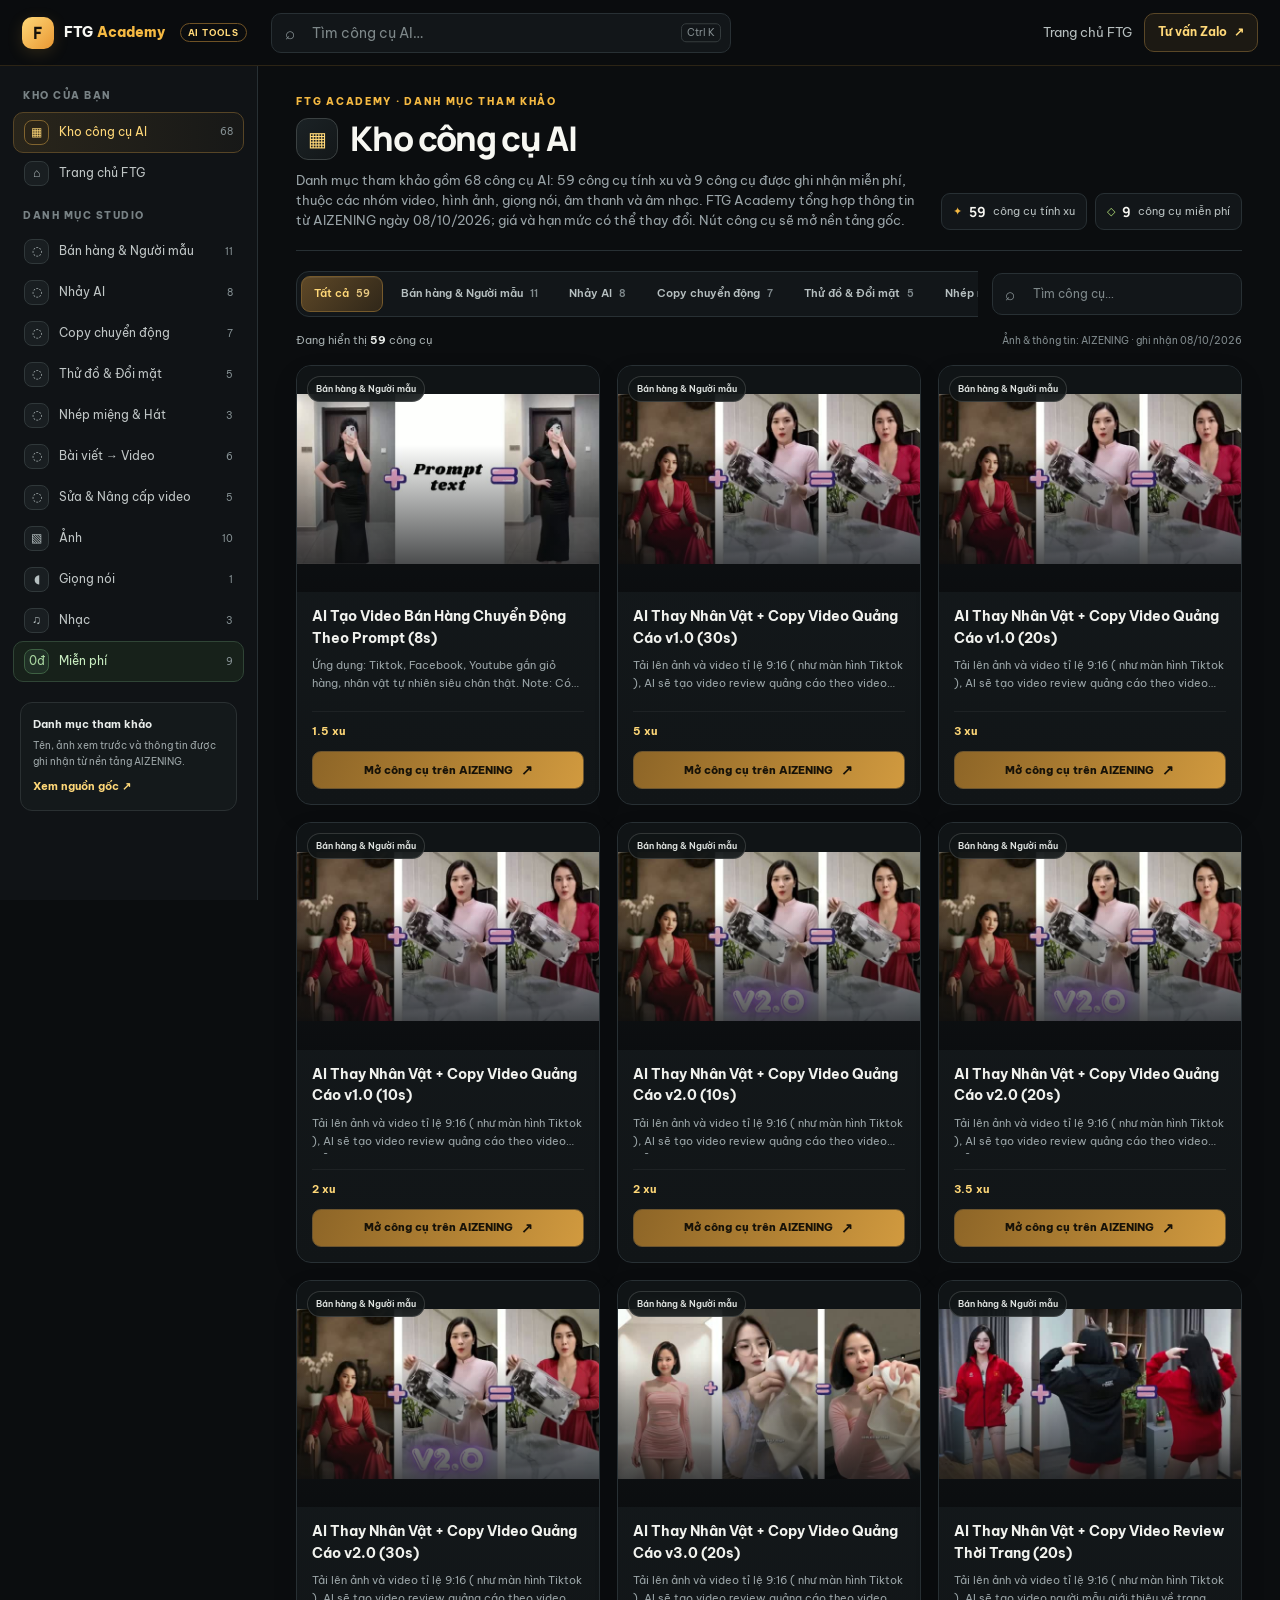
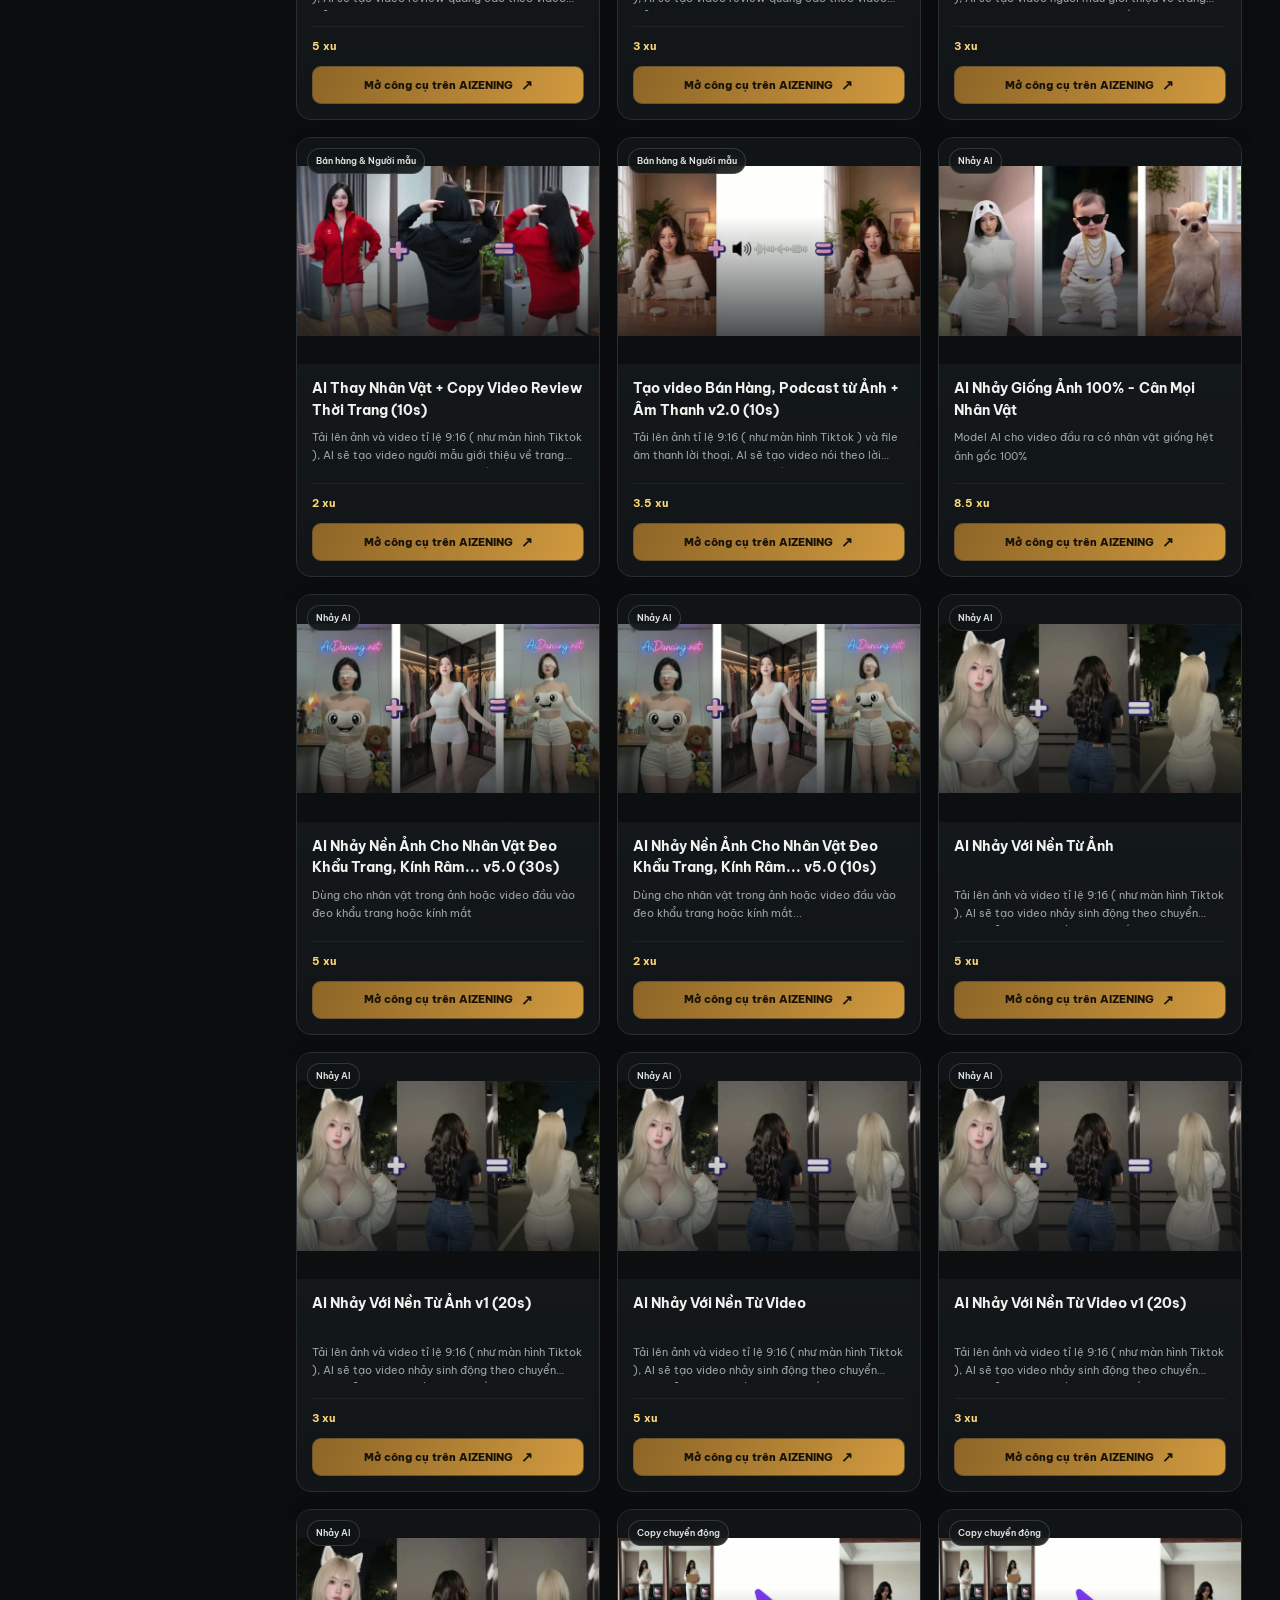
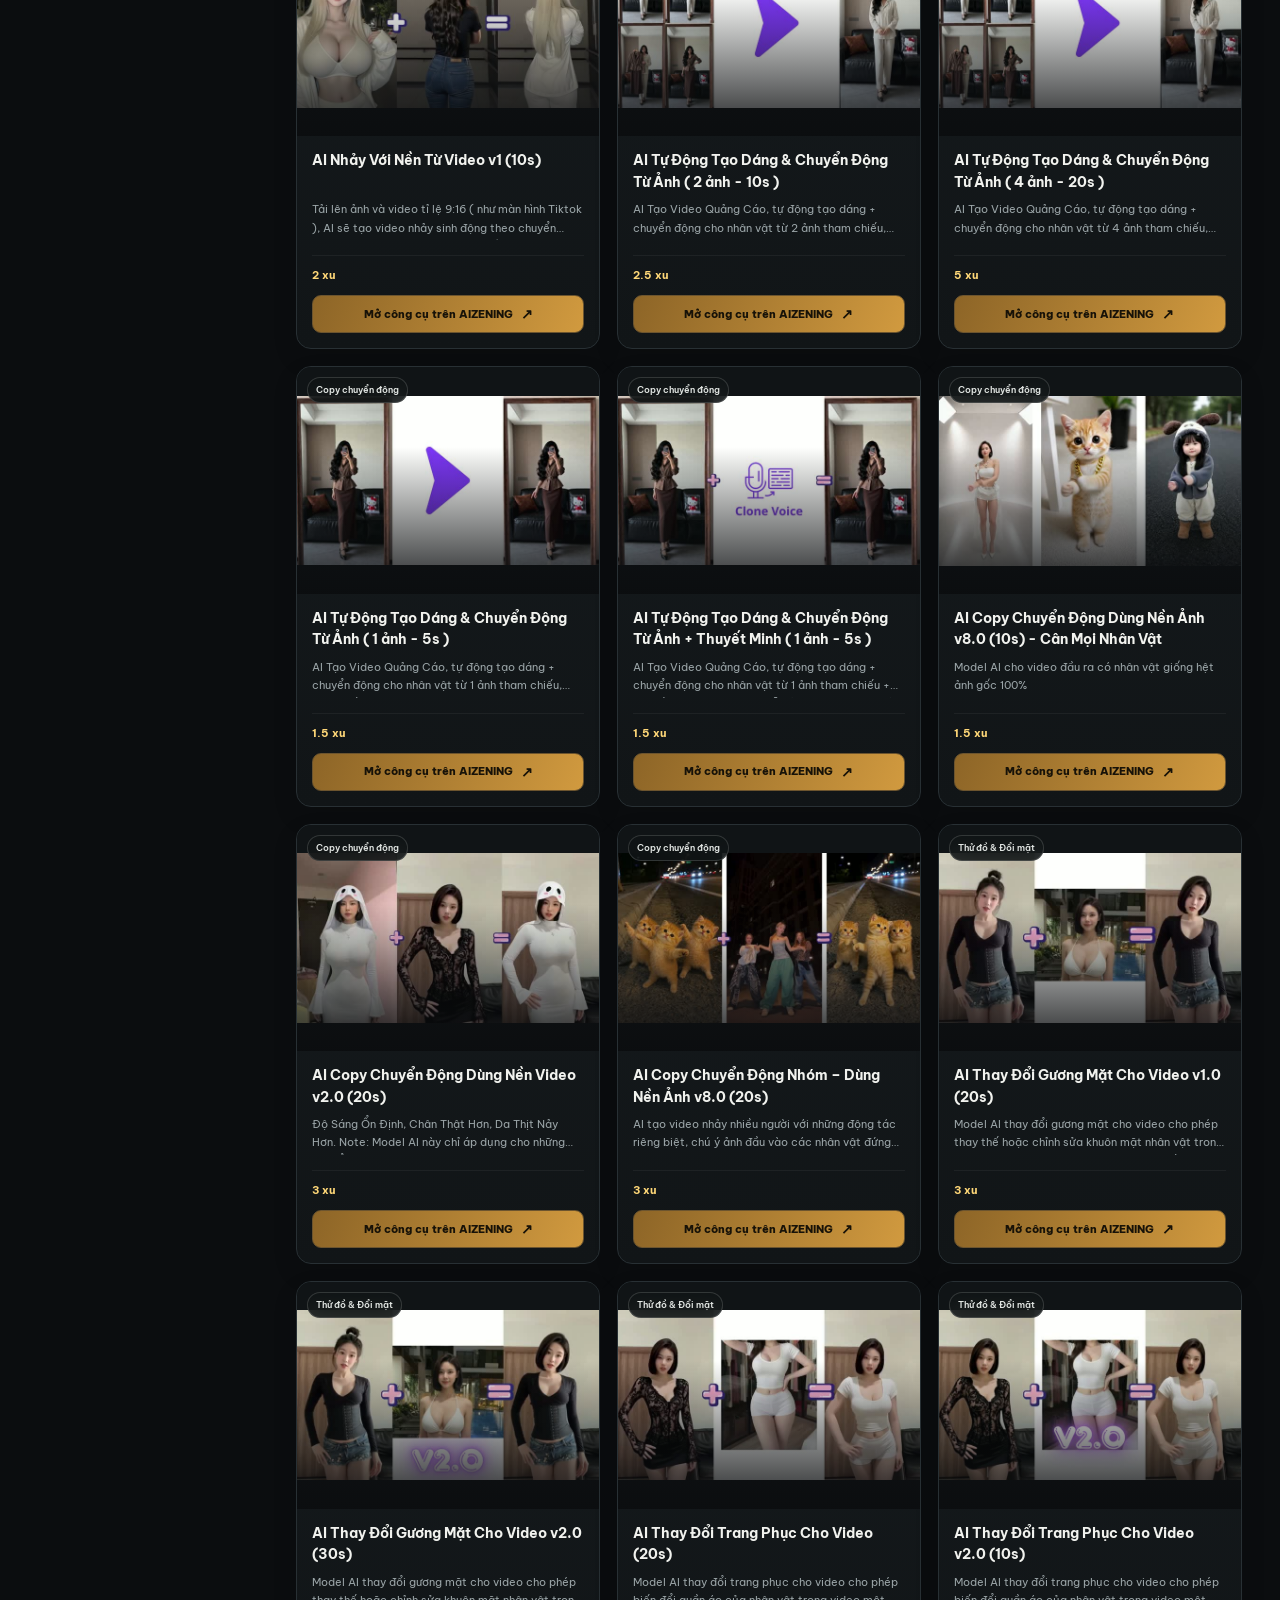
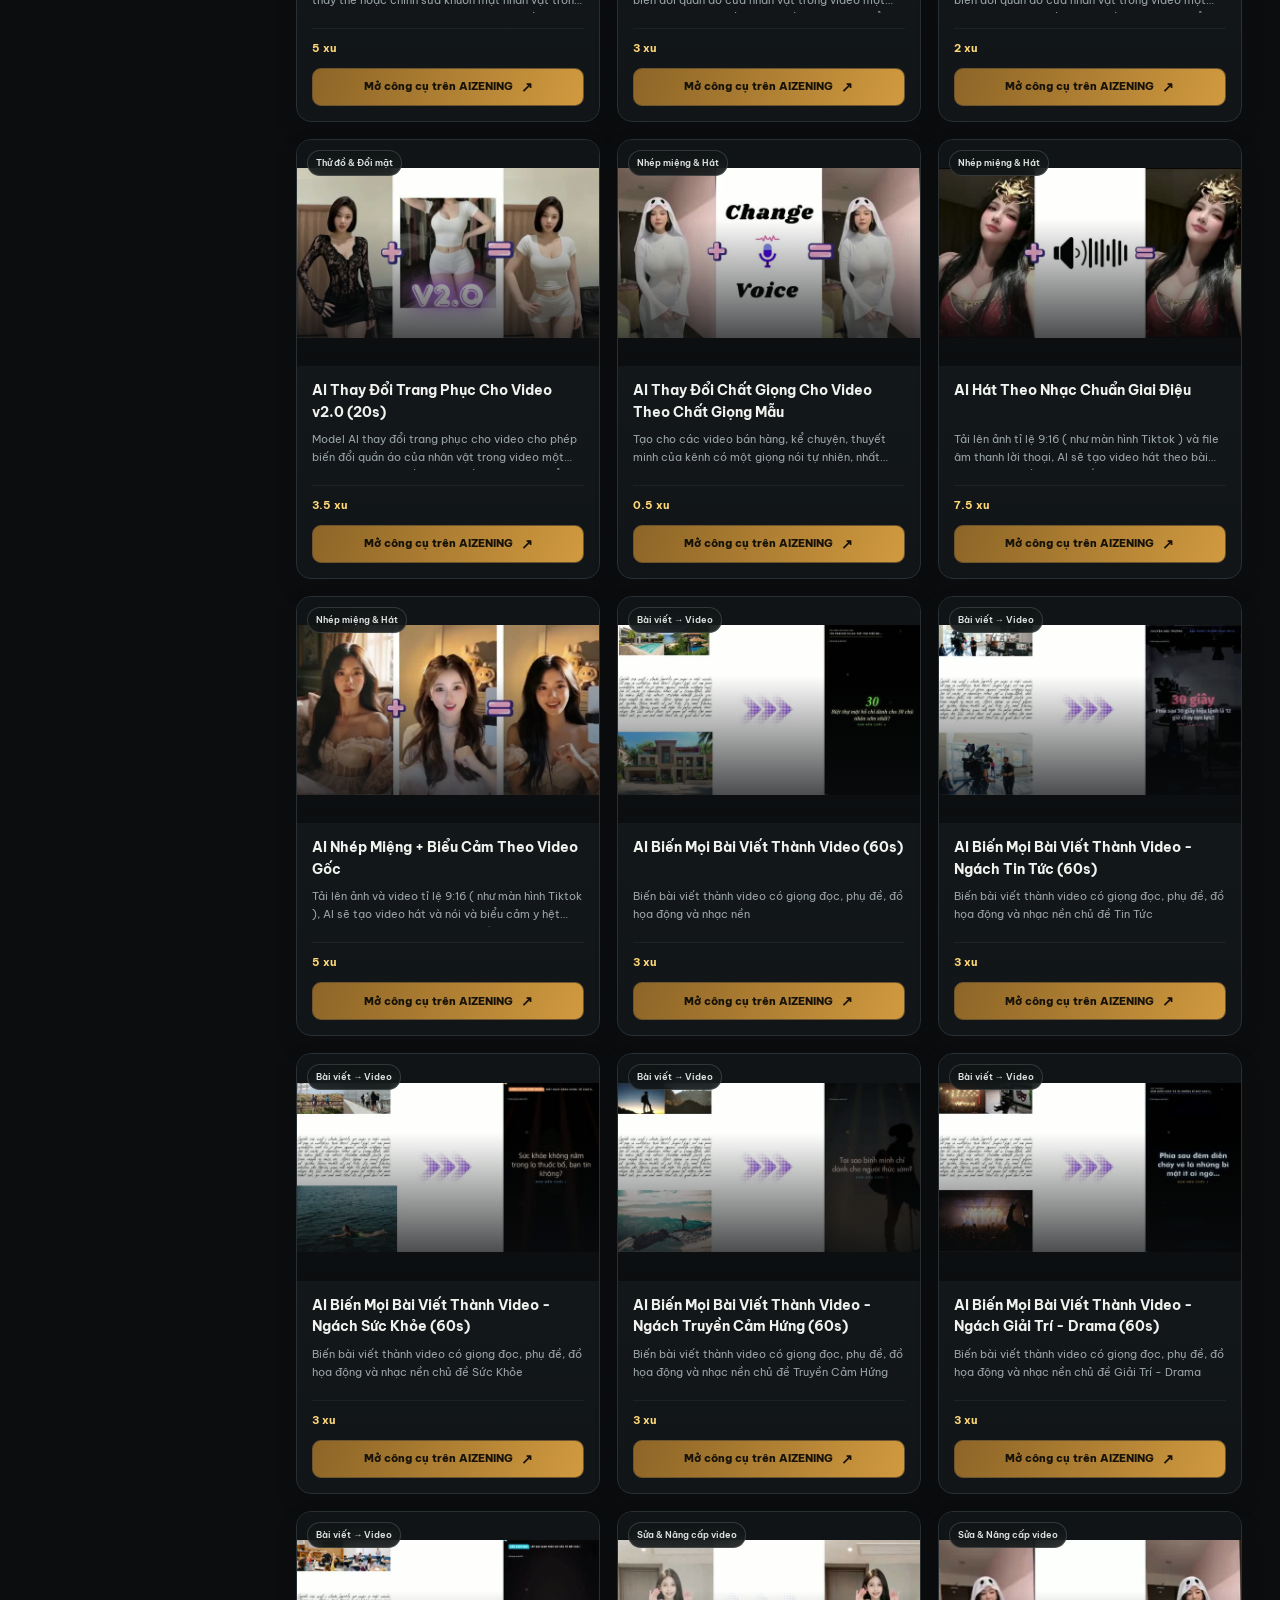
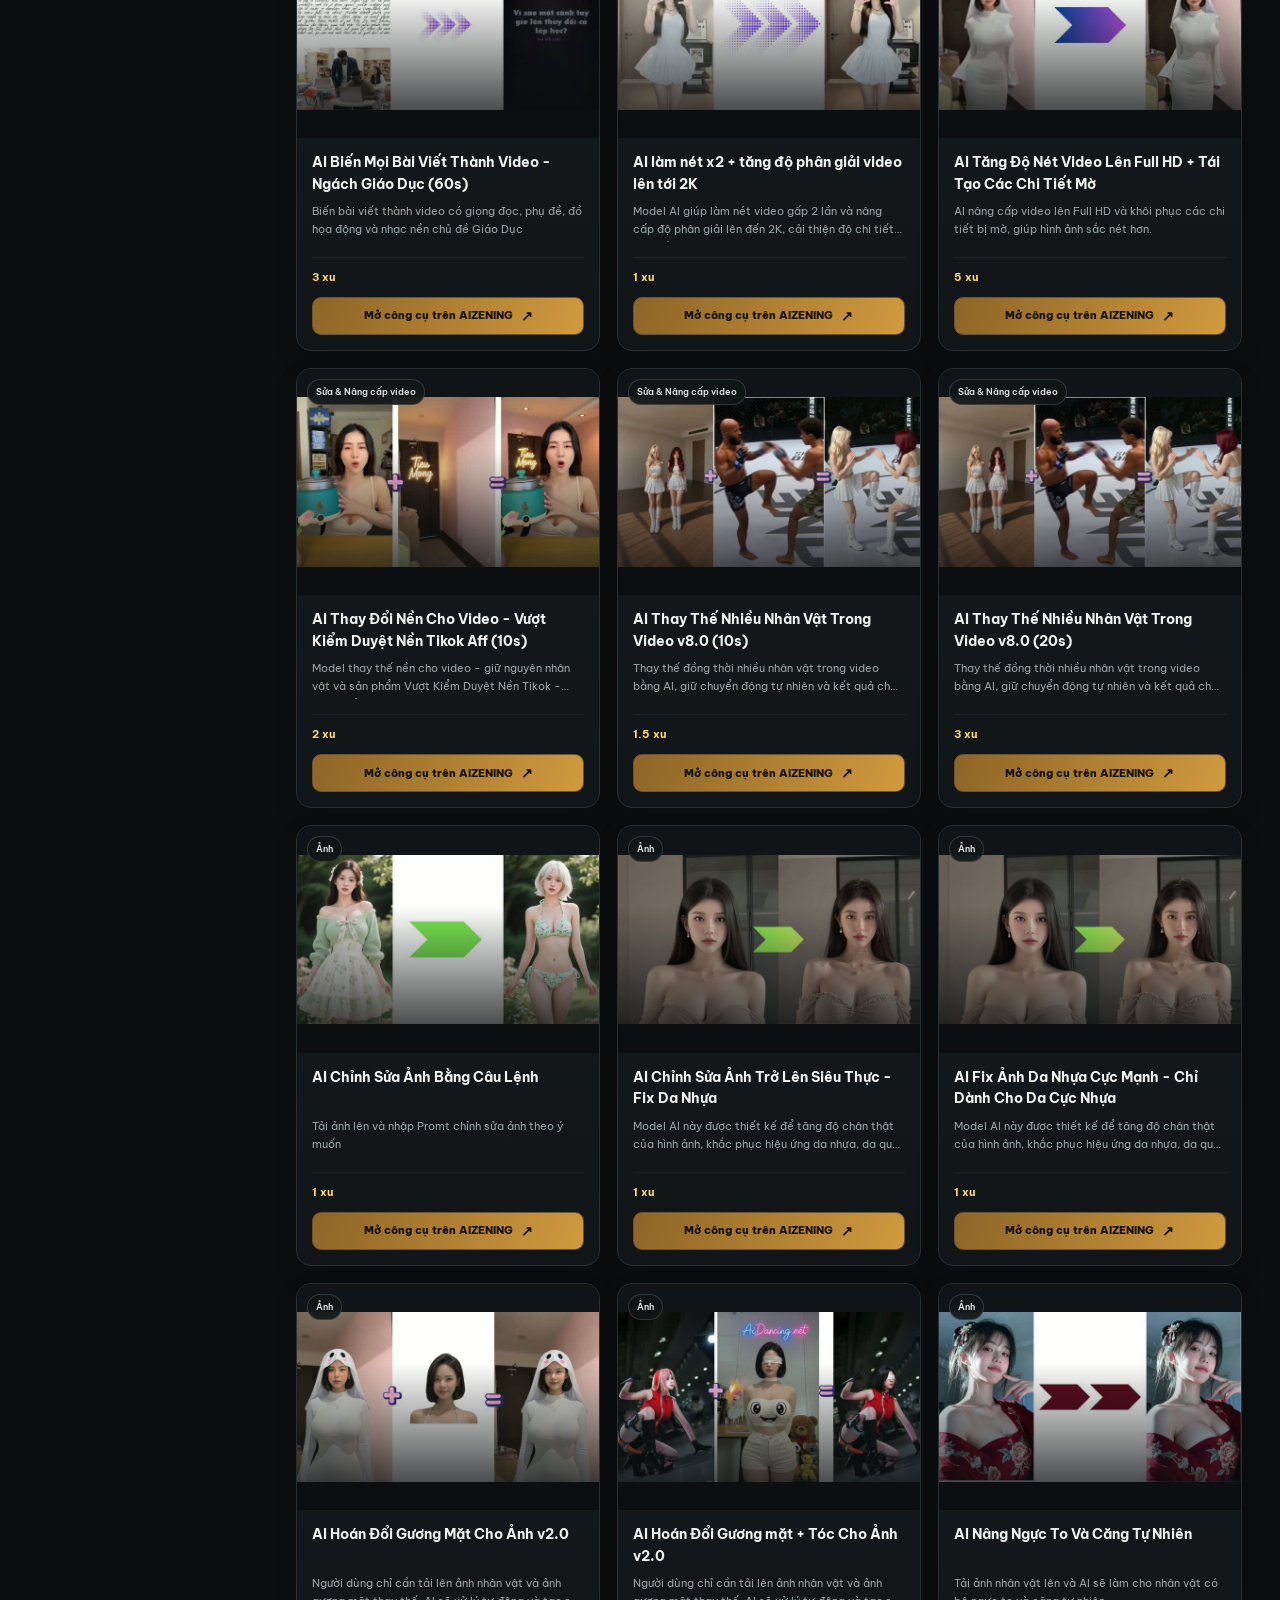
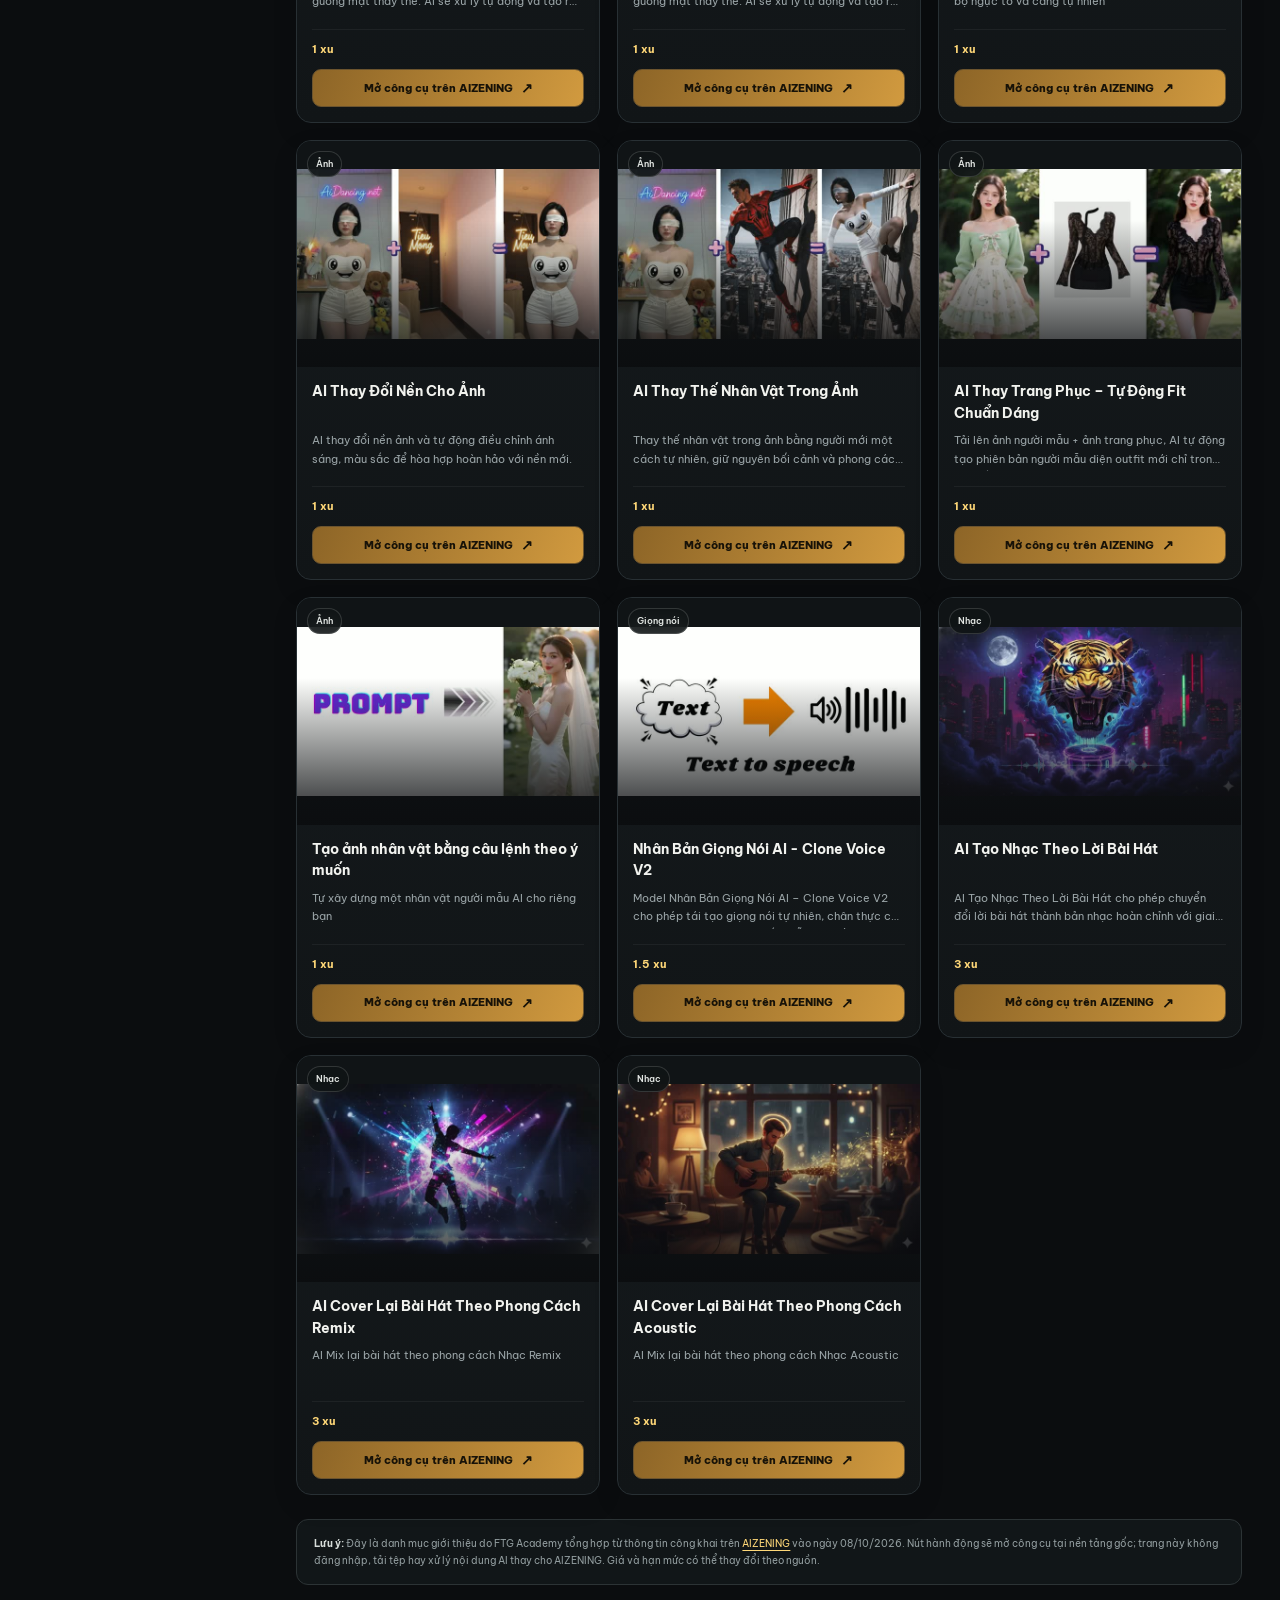
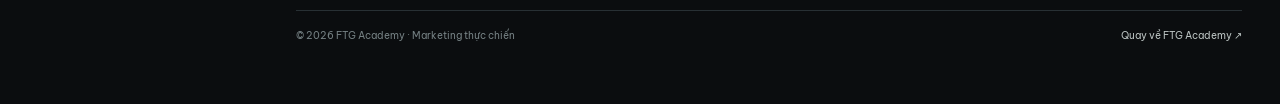
==== tools/index.html @ 8f66e709 "Improve AEO and crawlable site content" ====
<!doctype html>
<html lang="vi">
<head>
  <meta charset="utf-8" />
  <meta name="viewport" content="width=device-width, initial-scale=1" />
  <meta name="description" content="Tra cứu 68 công cụ AI cho video, hình ảnh, giọng nói, âm thanh và âm nhạc. Danh mục tham khảo do FTG Academy tổng hợp từ AIZENING; giá và hạn mức có thể thay đổi." />
  <meta name="robots" content="index,follow,max-image-preview:large" />
  <meta name="theme-color" content="#0b0d0f" />
  <link rel="canonical" href="https://ftgagency.github.io/tools/" />
  <title>Kho công cụ AI: Video, ảnh, giọng nói &amp; âm thanh | FTG Academy</title>
  <meta property="og:type" content="website" />
  <meta property="og:locale" content="vi_VN" />
  <meta property="og:site_name" content="FTG Academy" />
  <meta property="og:title" content="Kho công cụ AI: Video, ảnh, giọng nói &amp; âm thanh | FTG Academy" />
  <meta property="og:description" content="Tra cứu danh mục công cụ AI do FTG Academy tổng hợp từ AIZENING; mở công cụ trên nền tảng gốc." />
  <meta property="og:url" content="https://ftgagency.github.io/tools/" />
  <meta property="og:image" content="https://ftgagency.github.io/assets/hero-analytics.jpg" />
  <meta name="twitter:card" content="summary_large_image" />
  <meta name="twitter:title" content="Kho công cụ AI | FTG Academy" />
  <meta name="twitter:description" content="Danh mục tham khảo công cụ AI cho video, ảnh, giọng nói, âm thanh và âm nhạc." />
  <meta name="twitter:image" content="https://ftgagency.github.io/assets/hero-analytics.jpg" />
  <link rel="preconnect" href="https://fonts.googleapis.com" />
  <link rel="preconnect" href="https://fonts.gstatic.com" crossorigin />
  <link href="https://fonts.googleapis.com/css2?family=Be+Vietnam+Pro:wght@400;500;600;700;800&family=Manrope:wght@500;600;700;800&display=swap" rel="stylesheet" />
  <style>
    :root{color-scheme:dark;--bg:#0b0d0f;--surface:#121619;--surface-2:#171c20;--surface-3:#1b2225;--line:#283034;--text:#f7f7f2;--muted:#9aa4a8;--gold:#f5b942;--gold-2:#ffd878;--green:#b9e77c;--max:1660px;--side:258px}
    *{box-sizing:border-box}html{scroll-behavior:smooth}body{margin:0;background:var(--bg);color:var(--text);font:14px/1.55 'Be Vietnam Pro',sans-serif}a{color:inherit;text-decoration:none}button,input{font:inherit}button{color:inherit;cursor:pointer}button:focus-visible,a:focus-visible,input:focus-visible{outline:2px solid var(--gold-2);outline-offset:3px}::selection{background:rgba(245,185,66,.28)}
    .topbar{height:66px;position:sticky;top:0;z-index:50;display:flex;align-items:center;gap:24px;padding:0 22px;border-bottom:1px solid rgba(245,185,66,.14);background:rgba(11,13,15,.94);backdrop-filter:blur(16px)}
    .brand{display:flex;align-items:center;gap:10px;min-width:225px;font-weight:800;letter-spacing:.01em}.brand-mark{width:32px;height:32px;border-radius:10px;display:grid;place-items:center;color:#17120a;font:800 17px 'Manrope',sans-serif;background:linear-gradient(135deg,var(--gold-2),#e99732);box-shadow:0 4px 16px #f5b94225}.brand-name{font-size:14px}.brand-name span{color:var(--gold)}.brand-caption{margin-left:4px;padding:2px 7px;border:1px solid #6f5225;border-radius:999px;color:var(--gold-2);font-size:9px;font-weight:700;letter-spacing:.1em}
    .top-search{position:relative;width:min(460px,38vw)}.top-search input,.search-box input{width:100%;height:40px;padding:0 42px 0 40px;border:1px solid var(--line);border-radius:10px;background:var(--surface);color:var(--text);outline:none}.top-search input:focus,.search-box input:focus{border-color:#946f2d;box-shadow:0 0 0 3px #f5b94214}.search-icon{position:absolute;left:14px;top:50%;transform:translateY(-50%);color:#899396;font-size:17px;pointer-events:none}.shortcut{position:absolute;right:10px;top:50%;transform:translateY(-50%);padding:1px 5px;border:1px solid #343b3d;border-radius:5px;color:#858e91;font-size:10px;pointer-events:none}.top-actions{margin-left:auto;display:flex;align-items:center;gap:12px}.back-link{color:#b8c0c0;font-size:13px;transition:color .2s}.back-link:hover{color:var(--gold-2)}.contact-link{display:inline-flex;align-items:center;gap:7px;padding:9px 13px;border:1px solid #5a4727;border-radius:10px;background:#1c1913;color:var(--gold-2);font-size:12px;font-weight:700;white-space:nowrap}.contact-link:hover{background:#2a2115;border-color:var(--gold)}.mobile-menu{display:none;width:38px;height:38px;border:1px solid var(--line);border-radius:9px;background:var(--surface);font-size:19px}
    .layout{display:grid;grid-template-columns:var(--side) minmax(0,1fr);max-width:1900px;margin:0 auto;min-height:calc(100vh - 66px)}.sidebar{position:sticky;top:66px;height:calc(100vh - 66px);overflow:auto;padding:20px 13px 28px;border-right:1px solid var(--line);background:#101316}.side-heading{margin:14px 10px 8px;color:#788285;font-size:10px;font-weight:800;letter-spacing:.15em;text-transform:uppercase}.side-heading:first-child{margin-top:2px}.side-link{width:100%;display:flex;align-items:center;gap:10px;min-height:39px;padding:7px 10px;border:1px solid transparent;border-radius:10px;background:transparent;color:#c0c6c6;text-align:left;font-size:12px;transition:background .18s,border-color .18s,color .18s}.side-link:hover{background:#ffffff08;color:#fff}.side-link.active{border-color:#574526;background:linear-gradient(90deg,#f5b9421c,#f5b94208);color:var(--gold-2)}.side-link.free-link{margin-bottom:8px;border-color:#304536;background:#17211a;color:#c9edc1}.side-icon{width:25px;height:25px;flex:none;display:grid;place-items:center;border:1px solid #30383a;border-radius:8px;background:#191e21;color:#b6c0c1;font-size:12px}.side-link.active .side-icon{border-color:#81642f;background:#2a2418;color:var(--gold-2)}.side-link.free-link .side-icon{border-color:#3e6143;background:#203026;color:#a9d6a0}.side-count{margin-left:auto;color:#859093;font-size:10px}.sidebar-footer{margin:20px 7px 0;padding:13px 12px;border:1px solid #2a3032;border-radius:12px;background:#14191b}.sidebar-footer b{display:block;margin-bottom:5px;color:#e8ecea;font-size:11px}.sidebar-footer p{margin:0;color:#9da6a8;font-size:10px;line-height:1.55}.sidebar-footer a{display:inline-block;margin-top:9px;color:var(--gold-2);font-size:11px;font-weight:700}
    main{min-width:0;padding:28px clamp(18px,3vw,42px) 60px}.main-inner{max-width:var(--max);margin:0 auto}.page-head{display:flex;align-items:flex-end;justify-content:space-between;gap:24px;padding-bottom:20px;border-bottom:1px solid var(--line)}.title-group{min-width:0}.eyebrow{margin-bottom:8px;color:var(--gold);font-size:10px;font-weight:800;letter-spacing:.17em;text-transform:uppercase}.title-line{display:flex;align-items:center;gap:12px}.title-icon{width:42px;height:42px;flex:none;display:grid;place-items:center;border:1px solid #3b4142;border-radius:12px;background:linear-gradient(135deg,#1b2225,#131719);color:var(--gold-2);font-size:20px}.page-head h1{margin:0;font:800 clamp(25px,3vw,34px)/1.16 'Manrope','Be Vietnam Pro',sans-serif;letter-spacing:-.04em}.page-head p{max-width:680px;margin:10px 0 0;color:var(--muted);font-size:13px}.stats{display:flex;flex:none;gap:8px}.stat{display:flex;align-items:center;gap:7px;padding:8px 11px;border:1px solid var(--line);border-radius:9px;background:var(--surface);color:#b8c0c0;font-size:11px;white-space:nowrap}.stat strong{color:var(--text);font:700 14px 'Manrope',sans-serif}.stat .stat-mark{color:var(--gold)}.stat.free-stat .stat-mark{color:var(--green)}
    .controls{display:flex;align-items:center;justify-content:space-between;gap:14px;margin:20px 0 15px}.tabs-wrap{min-width:0;overflow:auto;scrollbar-width:thin;scrollbar-color:#495052 transparent}.tabs{display:flex;align-items:center;width:max-content;gap:5px;padding:4px;border:1px solid var(--line);border-radius:13px;background:var(--surface)}.tab{min-height:36px;display:inline-flex;align-items:center;gap:7px;padding:7px 12px;border:1px solid transparent;border-radius:9px;background:transparent;color:#b7c0c1;font-size:11px;font-weight:600;white-space:nowrap;transition:.18s}.tab:hover{background:#ffffff09;color:#fff}.tab.active{border-color:#765a2c;background:linear-gradient(135deg,#5e4827,#302719);color:var(--gold-2);box-shadow:inset 0 1px #ffffff12}.tab-count{color:#818b8e;font-size:10px}.tab.active .tab-count{color:#e8c982}.tab.free-tab.active{border-color:#3c6846;background:linear-gradient(135deg,#26402c,#17271b);color:#c6efbd}.tab.free-tab.active .tab-count{color:#b7dbad}.search-box{position:relative;width:min(250px,30vw);flex:none}.search-box input{height:42px;font-size:12px}.search-box .search-icon{left:13px}.search-box input::placeholder,.top-search input::placeholder{color:#7e888a}.clear-search{position:absolute;right:10px;top:50%;transform:translateY(-50%);border:0;background:transparent;color:#899395;font-size:17px}
    .result-row{display:flex;align-items:center;justify-content:space-between;gap:14px;margin:13px 0 16px;color:#a6afb0;font-size:11px}.result-row strong{color:#e7eae7}.source-note{color:#828c8f;font-size:10px;text-align:right}.tool-grid{display:grid;grid-template-columns:repeat(3,minmax(0,1fr));gap:17px}.tool-card{min-width:0;display:flex;flex-direction:column;overflow:hidden;border:1px solid var(--line);border-radius:15px;background:linear-gradient(180deg,#151a1d,#111517);box-shadow:0 10px 26px #0000001a;transition:transform .2s,border-color .2s,box-shadow .2s}.tool-card:hover{transform:translateY(-3px);border-color:#715829;box-shadow:0 18px 35px #0005}.preview{position:relative;aspect-ratio:4/3;overflow:hidden;background:radial-gradient(ellipse at 30% 35%,#41321c 0,#201d19 34%,#14191b 75%)}.preview img{width:100%;height:100%;display:block;object-fit:contain;background:#101416;transition:transform .35s}.tool-card:hover .preview img{transform:scale(1.025)}.preview-placeholder{height:100%;display:grid;place-items:center;color:#d7b66e;background:radial-gradient(circle at 70% 25%,#4f3e21 0,transparent 38%),linear-gradient(135deg,#171d20,#29251c 52%,#101416)}.placeholder-mark{width:67px;height:67px;display:grid;place-items:center;border:1px solid #a37d3c77;border-radius:20px;background:#10141688;font:700 29px 'Manrope',sans-serif}.preview-shade{position:absolute;inset:35% 0 0;background:linear-gradient(transparent,#0b0d0fe8);pointer-events:none}.category-chip{position:absolute;top:10px;left:10px;max-width:75%;overflow:hidden;padding:5px 8px;border:1px solid #ffffff25;border-radius:999px;background:#101416d9;color:#e2e6e3;font-size:9px;font-weight:600;text-overflow:ellipsis;white-space:nowrap;backdrop-filter:blur(10px)}.free-badge{position:absolute;top:10px;right:10px;padding:5px 8px;border:1px solid #83c38355;border-radius:999px;background:#25432ddd;color:#d0f4c8;font-size:9px;font-weight:800;letter-spacing:.04em}.card-body{display:flex;flex:1;flex-direction:column;padding:14px 15px 15px}.card-body h2{display:-webkit-box;min-height:44px;overflow:hidden;margin:0;color:#f1f2ee;font:700 14px/1.55 'Be Vietnam Pro',sans-serif;-webkit-line-clamp:2;-webkit-box-orient:vertical}.card-body p{display:-webkit-box;min-height:40px;overflow:hidden;margin:6px 0 15px;color:#9aa4a7;font-size:11px;line-height:1.65;-webkit-line-clamp:2;-webkit-box-orient:vertical}.card-meta{display:flex;align-items:center;justify-content:space-between;gap:10px;margin-top:auto;padding:11px 0;border-top:1px solid #ffffff0d;color:#b6c0c0;font-size:10px}.price{display:inline-flex;align-items:center;gap:6px;color:var(--gold-2);font-size:11px;font-weight:700}.price.free-price{color:#bfe9b5}.limit{color:#8d989a;font-size:9px;white-space:nowrap}.card-action{display:flex;align-items:center;justify-content:center;gap:8px;min-height:38px;padding:8px 12px;border:1px solid #6c542e;border-radius:9px;background:linear-gradient(110deg,#8d6527,#d19a3f);color:#171208;font-size:11px;font-weight:800;transition:filter .18s,transform .18s}.card-action:hover{filter:brightness(1.1);transform:translateY(-1px)}.card-action.free-action{border-color:#47754a;background:linear-gradient(110deg,#377645,#76b86e);color:#0b170c}.external-arrow{font-size:14px;line-height:1}
    .empty-state,.load-error{padding:52px 20px;border:1px dashed #374043;border-radius:15px;background:#121719;text-align:center}.empty-icon{width:44px;height:44px;margin:0 auto 13px;display:grid;place-items:center;border:1px solid #3c4243;border-radius:13px;background:#1b2225;color:#b6c0c0;font-size:19px}.empty-state h2,.load-error h2{margin:0 0 7px;font:700 17px 'Manrope',sans-serif}.empty-state p,.load-error p{margin:0;color:var(--muted);font-size:12px}.empty-state button{margin-top:18px;padding:8px 12px;border:1px solid #73592b;border-radius:8px;background:#241e14;color:var(--gold-2);font-size:11px;font-weight:700}.footnote{margin-top:24px;padding:15px 17px;border:1px solid #2c3335;border-radius:12px;background:#111618;color:#929d9f;font-size:10px;line-height:1.7}.footnote strong{color:#d7ddda}.footnote a{color:var(--gold-2);text-decoration:underline;text-underline-offset:3px}.site-footer{display:flex;justify-content:space-between;gap:12px;margin-top:25px;padding-top:17px;border-top:1px solid var(--line);color:#758083;font-size:10px}.site-footer a{color:#bbc3c2}.site-footer a:hover{color:var(--gold-2)}
    @media(min-width:1500px){.tool-grid{grid-template-columns:repeat(4,minmax(0,1fr))}}
    @media(max-width:1100px){:root{--side:230px}.tool-grid{grid-template-columns:repeat(2,minmax(0,1fr))}.stats{gap:5px}.stat{padding:7px 9px}}
    @media(max-width:800px){.topbar{height:60px;padding:0 14px;gap:12px}.brand{min-width:0}.brand-caption,.back-link,.top-search{display:none}.top-actions{gap:8px}.mobile-menu{display:grid;place-items:center;order:3}.layout{display:block;min-height:calc(100vh - 60px)}.sidebar{position:fixed;top:60px;left:0;z-index:45;width:min(290px,86vw);height:calc(100vh - 60px);transform:translateX(-105%);transition:transform .22s ease;box-shadow:20px 0 50px #0008}.sidebar.open{transform:translateX(0)}.side-overlay{position:fixed;inset:60px 0 0;z-index:40;background:#0009;display:none}.side-overlay.open{display:block}main{padding:22px 18px 45px}.page-head{align-items:flex-start;flex-direction:column;gap:16px}.stats{align-self:flex-start}.controls{align-items:stretch;flex-direction:column}.search-box{width:100%}.tool-grid{grid-template-columns:repeat(2,minmax(0,1fr))}}
    @media(max-width:540px){.topbar{height:58px}.brand-mark{width:30px;height:30px}.contact-link{padding:8px 9px;font-size:10px}.mobile-menu{width:35px;height:35px}.sidebar{top:58px;height:calc(100vh - 58px)}.side-overlay{inset:58px 0 0}main{padding:19px 13px 38px}.title-icon{width:37px;height:37px}.title-line{gap:9px}.page-head h1{font-size:25px}.page-head p{font-size:12px}.stats{width:100%}.stat{flex:1;justify-content:center;font-size:10px}.controls{margin-top:15px}.tab{padding:7px 10px;font-size:10px}.result-row{align-items:flex-start;flex-direction:column;gap:4px}.source-note{text-align:left}.tool-grid{grid-template-columns:1fr;gap:13px}.preview{aspect-ratio:16/9}.card-body{padding:13px}.card-body h2{min-height:0;font-size:14px}.card-body p{min-height:0;margin-bottom:13px}.site-footer{flex-direction:column}.footnote{padding:13px}}
    @media(prefers-reduced-motion:reduce){*,*::before,*::after{scroll-behavior:auto!important;transition:none!important;animation:none!important}}
  </style>
  <script type="application/ld+json">
{
  "@context": "https://schema.org",
  "@graph": [
    {
      "@type": "WebSite",
      "@id": "https://ftgagency.github.io/#website",
      "url": "https://ftgagency.github.io/",
      "name": "FTG Academy",
      "inLanguage": "vi",
      "publisher": {
        "@id": "https://ftgagency.github.io/#organization"
      }
    },
    {
      "@type": "CollectionPage",
      "@id": "https://ftgagency.github.io/tools/#webpage",
      "url": "https://ftgagency.github.io/tools/",
      "name": "Kho công cụ AI — FTG Academy",
      "description": "Danh mục tham khảo 68 công cụ AI cho video, hình ảnh, giọng nói, âm thanh và âm nhạc, được ghi nhận từ AIZENING ngày 08/10/2026.",
      "inLanguage": "vi",
      "isPartOf": {
        "@id": "https://ftgagency.github.io/#website"
      },
      "about": {
        "@id": "https://ftgagency.github.io/#organization"
      },
      "breadcrumb": {
        "@type": "BreadcrumbList",
        "itemListElement": [
          {
            "@type": "ListItem",
            "position": 1,
            "name": "FTG Academy",
            "item": "https://ftgagency.github.io/"
          },
          {
            "@type": "ListItem",
            "position": 2,
            "name": "Kho công cụ AI",
            "item": "https://ftgagency.github.io/tools/"
          }
        ]
      }
    }
  ]
}
  </script>
</head>
<body>
  <header class="topbar">
    <a class="brand" href="../" aria-label="FTG Academy — về trang chủ">
      <span class="brand-mark" aria-hidden="true">F</span>
      <span class="brand-name">FTG <span>Academy</span></span>
      <span class="brand-caption">AI TOOLS</span>
    </a>
    <label class="top-search" aria-label="Tìm trong danh mục">
      <span class="search-icon" aria-hidden="true">⌕</span>
      <input id="topSearch" type="search" placeholder="Tìm công cụ AI…" autocomplete="off" />
      <span class="shortcut" aria-hidden="true">Ctrl K</span>
    </label>
    <div class="top-actions">
      <a class="back-link" href="../">Trang chủ FTG</a>
      <a class="contact-link" href="https://zalo.me/0918212460" target="_blank" rel="noopener noreferrer">Tư vấn Zalo <span aria-hidden="true">↗</span></a>
      <button class="mobile-menu" id="menuToggle" type="button" aria-label="Mở danh mục" aria-expanded="false" aria-controls="sidebar">☰</button>
    </div>
  </header>
  <div class="side-overlay" id="sideOverlay" aria-hidden="true"></div>
  <div class="layout">
    <aside class="sidebar" id="sidebar" aria-label="Điều hướng danh mục">
      <p class="side-heading">Kho của bạn</p>
      <a class="side-link active" href="./" aria-current="page"><span class="side-icon" aria-hidden="true">▦</span><span>Kho công cụ AI</span><span class="side-count">68</span></a>
      <a class="side-link" href="../"><span class="side-icon" aria-hidden="true">⌂</span><span>Trang chủ FTG</span></a>
      <p class="side-heading">Danh mục studio</p>
      <nav id="sideCategories" aria-label="Danh mục công cụ"></nav>
      <div class="sidebar-footer">
        <b>Danh mục tham khảo</b>
        <p>Tên, ảnh xem trước và thông tin được ghi nhận từ nền tảng AIZENING.</p>
        <a href="https://aizening.com/tools" target="_blank" rel="noopener noreferrer">Xem nguồn gốc ↗</a>
      </div>
    </aside>
    <main id="main">
      <div class="main-inner">
        <section class="page-head" aria-labelledby="pageTitle">
          <div class="title-group">
            <div class="eyebrow">FTG Academy · Danh mục tham khảo</div>
            <div class="title-line"><span class="title-icon" aria-hidden="true">▦</span><h1 id="pageTitle">Kho công cụ AI</h1></div>
            <p>Danh mục tham khảo gồm 68 công cụ AI: 59 công cụ tính xu và 9 công cụ được ghi nhận miễn phí, thuộc các nhóm video, hình ảnh, giọng nói, âm thanh và âm nhạc. FTG Academy tổng hợp thông tin từ AIZENING ngày 08/10/2026; giá và hạn mức có thể thay đổi. Nút công cụ sẽ mở nền tảng gốc.</p>
          </div>
          <div class="stats" aria-label="Số lượng công cụ">
            <div class="stat"><span class="stat-mark" aria-hidden="true">✦</span><strong id="paidStat">59</strong> công cụ tính xu</div>
            <div class="stat free-stat"><span class="stat-mark" aria-hidden="true">◇</span><strong id="freeStat">9</strong> công cụ miễn phí</div>
          </div>
        </section>
        <section aria-label="Bộ lọc và danh sách công cụ">
          <div class="controls">
            <div class="tabs-wrap"><nav class="tabs" id="categoryTabs" aria-label="Lọc theo danh mục"></nav></div>
            <label class="search-box" aria-label="Tìm kiếm công cụ">
              <span class="search-icon" aria-hidden="true">⌕</span>
              <input id="searchInput" type="search" placeholder="Tìm công cụ…" autocomplete="off" />
              <button class="clear-search" id="clearSearch" type="button" aria-label="Xóa từ khóa" hidden>×</button>
            </label>
          </div>
          <div class="result-row"><span id="resultCount" aria-live="polite"><strong>68</strong> công cụ tham khảo: 59 tính xu, 9 miễn phí.</span><span class="source-note">Ảnh &amp; thông tin: AIZENING · ghi nhận 08/10/2026</span></div>
          <div class="tool-grid" id="toolGrid" aria-live="polite" aria-busy="false">
      <!-- CATALOG:START -->
        <article class="tool-card" data-tool-id="paid-01">
          <div class="preview"><img src="../assets/tools/paid/tool-01.jpg" alt="AI Tạo Video Bán Hàng Chuyển Động Theo Prompt  (8s)" loading="lazy" decoding="async"><span class="preview-shade" aria-hidden="true"></span><span class="category-chip">Bán hàng &amp; Người mẫu</span></div>
          <div class="card-body"><h2>AI Tạo Video Bán Hàng Chuyển Động Theo Prompt  (8s)</h2><p>Ứng dụng: Tiktok, Facebook, Youtube gắn giỏ hàng, nhân vật tự nhiên siêu chân thật. Note: Có promt mẫu bên dưới</p><div class="card-meta"><span class="price">1.5 xu</span></div><a class="card-action" href="https://aizening.com/tool/ai-i2v-5s-15" target="_blank" rel="noopener noreferrer" aria-label="Mở công cụ trên AIZENING: AI Tạo Video Bán Hàng Chuyển Động Theo Prompt  (8s) trên AIZENING"><span>Mở công cụ trên AIZENING</span><span class="external-arrow" aria-hidden="true">↗</span></a></div>
        </article>
        <article class="tool-card" data-tool-id="paid-02">
          <div class="preview"><img src="../assets/tools/paid/tool-02.jpg" alt="AI Thay Nhân Vật + Copy Video Quảng Cáo  v1.0 (30s)" loading="lazy" decoding="async"><span class="preview-shade" aria-hidden="true"></span><span class="category-chip">Bán hàng &amp; Người mẫu</span></div>
          <div class="card-body"><h2>AI Thay Nhân Vật + Copy Video Quảng Cáo  v1.0 (30s)</h2><p>Tải lên ảnh và video tỉ lệ 9:16 ( như màn hình Tiktok ), AI sẽ tạo video review quảng cáo theo video mẫu</p><div class="card-meta"><span class="price">5 xu</span></div><a class="card-action" href="https://aizening.com/tool/animate-iv2v-720-1280-keep-bg-sale-12" target="_blank" rel="noopener noreferrer" aria-label="Mở công cụ trên AIZENING: AI Thay Nhân Vật + Copy Video Quảng Cáo  v1.0 (30s) trên AIZENING"><span>Mở công cụ trên AIZENING</span><span class="external-arrow" aria-hidden="true">↗</span></a></div>
        </article>
        <article class="tool-card" data-tool-id="paid-03">
          <div class="preview"><img src="../assets/tools/paid/tool-03.jpg" alt="AI Thay Nhân Vật + Copy Video Quảng Cáo v1.0 (20s)" loading="lazy" decoding="async"><span class="preview-shade" aria-hidden="true"></span><span class="category-chip">Bán hàng &amp; Người mẫu</span></div>
          <div class="card-body"><h2>AI Thay Nhân Vật + Copy Video Quảng Cáo v1.0 (20s)</h2><p>Tải lên ảnh và video tỉ lệ 9:16 ( như màn hình Tiktok ), AI sẽ tạo video review quảng cáo theo video mẫu</p><div class="card-meta"><span class="price">3 xu</span></div><a class="card-action" href="https://aizening.com/tool/animate-iv2v-720-1280-keep-bg-sale-20-40" target="_blank" rel="noopener noreferrer" aria-label="Mở công cụ trên AIZENING: AI Thay Nhân Vật + Copy Video Quảng Cáo v1.0 (20s) trên AIZENING"><span>Mở công cụ trên AIZENING</span><span class="external-arrow" aria-hidden="true">↗</span></a></div>
        </article>
        <article class="tool-card" data-tool-id="paid-04">
          <div class="preview"><img src="../assets/tools/paid/tool-04.jpg" alt="AI Thay Nhân Vật + Copy Video Quảng Cáo v1.0 (10s)" loading="lazy" decoding="async"><span class="preview-shade" aria-hidden="true"></span><span class="category-chip">Bán hàng &amp; Người mẫu</span></div>
          <div class="card-body"><h2>AI Thay Nhân Vật + Copy Video Quảng Cáo v1.0 (10s)</h2><p>Tải lên ảnh và video tỉ lệ 9:16 ( như màn hình Tiktok ), AI sẽ tạo video review quảng cáo theo video mẫu</p><div class="card-meta"><span class="price">2 xu</span></div><a class="card-action" href="https://aizening.com/tool/animate-iv2v-720-1280-keep-bg-sale-10-54" target="_blank" rel="noopener noreferrer" aria-label="Mở công cụ trên AIZENING: AI Thay Nhân Vật + Copy Video Quảng Cáo v1.0 (10s) trên AIZENING"><span>Mở công cụ trên AIZENING</span><span class="external-arrow" aria-hidden="true">↗</span></a></div>
        </article>
        <article class="tool-card" data-tool-id="paid-05">
          <div class="preview"><img src="../assets/tools/paid/tool-05.jpg" alt="AI Thay Nhân Vật + Copy Video Quảng Cáo v2.0 (10s)" loading="lazy" decoding="async"><span class="preview-shade" aria-hidden="true"></span><span class="category-chip">Bán hàng &amp; Người mẫu</span></div>
          <div class="card-body"><h2>AI Thay Nhân Vật + Copy Video Quảng Cáo v2.0 (10s)</h2><p>Tải lên ảnh và video tỉ lệ 9:16 ( như màn hình Tiktok ), AI sẽ tạo video review quảng cáo theo video mẫu</p><div class="card-meta"><span class="price">2 xu</span></div><a class="card-action" href="https://aizening.com/tool/animate-iv2v-720-1280-keep-bg-sale-v2-10-138" target="_blank" rel="noopener noreferrer" aria-label="Mở công cụ trên AIZENING: AI Thay Nhân Vật + Copy Video Quảng Cáo v2.0 (10s) trên AIZENING"><span>Mở công cụ trên AIZENING</span><span class="external-arrow" aria-hidden="true">↗</span></a></div>
        </article>
        <article class="tool-card" data-tool-id="paid-06">
          <div class="preview"><img src="../assets/tools/paid/tool-06.jpg" alt="AI Thay Nhân Vật + Copy Video Quảng Cáo v2.0 (20s)" loading="lazy" decoding="async"><span class="preview-shade" aria-hidden="true"></span><span class="category-chip">Bán hàng &amp; Người mẫu</span></div>
          <div class="card-body"><h2>AI Thay Nhân Vật + Copy Video Quảng Cáo v2.0 (20s)</h2><p>Tải lên ảnh và video tỉ lệ 9:16 ( như màn hình Tiktok ), AI sẽ tạo video review quảng cáo theo video mẫu</p><div class="card-meta"><span class="price">3.5 xu</span></div><a class="card-action" href="https://aizening.com/tool/animate-iv2v-720-1280-keep-bg-sale-v2-20-139" target="_blank" rel="noopener noreferrer" aria-label="Mở công cụ trên AIZENING: AI Thay Nhân Vật + Copy Video Quảng Cáo v2.0 (20s) trên AIZENING"><span>Mở công cụ trên AIZENING</span><span class="external-arrow" aria-hidden="true">↗</span></a></div>
        </article>
        <article class="tool-card" data-tool-id="paid-07">
          <div class="preview"><img src="../assets/tools/paid/tool-07.jpg" alt="AI Thay Nhân Vật + Copy Video Quảng Cáo v2.0 (30s)" loading="lazy" decoding="async"><span class="preview-shade" aria-hidden="true"></span><span class="category-chip">Bán hàng &amp; Người mẫu</span></div>
          <div class="card-body"><h2>AI Thay Nhân Vật + Copy Video Quảng Cáo v2.0 (30s)</h2><p>Tải lên ảnh và video tỉ lệ 9:16 ( như màn hình Tiktok ), AI sẽ tạo video review quảng cáo theo video mẫu</p><div class="card-meta"><span class="price">5 xu</span></div><a class="card-action" href="https://aizening.com/tool/animate-iv2v-720-1280-keep-bg-sale-v2-30-140" target="_blank" rel="noopener noreferrer" aria-label="Mở công cụ trên AIZENING: AI Thay Nhân Vật + Copy Video Quảng Cáo v2.0 (30s) trên AIZENING"><span>Mở công cụ trên AIZENING</span><span class="external-arrow" aria-hidden="true">↗</span></a></div>
        </article>
        <article class="tool-card" data-tool-id="paid-08">
          <div class="preview"><img src="../assets/tools/paid/tool-08.jpg" alt="AI Thay Nhân Vật + Copy Video Quảng Cáo v3.0 (20s)" loading="lazy" decoding="async"><span class="preview-shade" aria-hidden="true"></span><span class="category-chip">Bán hàng &amp; Người mẫu</span></div>
          <div class="card-body"><h2>AI Thay Nhân Vật + Copy Video Quảng Cáo v3.0 (20s)</h2><p>Tải lên ảnh và video tỉ lệ 9:16 ( như màn hình Tiktok ), AI sẽ tạo video review quảng cáo theo video mẫu</p><div class="card-meta"><span class="price">3 xu</span></div><a class="card-action" href="https://aizening.com/tool/animate-iv2v-720-1280-keep-bg-sale-v3-20-163" target="_blank" rel="noopener noreferrer" aria-label="Mở công cụ trên AIZENING: AI Thay Nhân Vật + Copy Video Quảng Cáo v3.0 (20s) trên AIZENING"><span>Mở công cụ trên AIZENING</span><span class="external-arrow" aria-hidden="true">↗</span></a></div>
        </article>
        <article class="tool-card" data-tool-id="paid-09">
          <div class="preview"><img src="../assets/tools/paid/tool-09.jpg" alt="AI Thay Nhân Vật + Copy Video Review Thời Trang (20s)" loading="lazy" decoding="async"><span class="preview-shade" aria-hidden="true"></span><span class="category-chip">Bán hàng &amp; Người mẫu</span></div>
          <div class="card-body"><h2>AI Thay Nhân Vật + Copy Video Review Thời Trang (20s)</h2><p>Tải lên ảnh và video tỉ lệ 9:16 ( như màn hình Tiktok ), AI sẽ tạo video người mẫu giới thiệu về trang phục đang mặc hệt như video gốc</p><div class="card-meta"><span class="price">3 xu</span></div><a class="card-action" href="https://aizening.com/tool/animate-iv2v-720-1280-change-bg-20-39" target="_blank" rel="noopener noreferrer" aria-label="Mở công cụ trên AIZENING: AI Thay Nhân Vật + Copy Video Review Thời Trang (20s) trên AIZENING"><span>Mở công cụ trên AIZENING</span><span class="external-arrow" aria-hidden="true">↗</span></a></div>
        </article>
        <article class="tool-card" data-tool-id="paid-10">
          <div class="preview"><img src="../assets/tools/paid/tool-10.jpg" alt="AI Thay Nhân Vật + Copy Video Review Thời Trang (10s)" loading="lazy" decoding="async"><span class="preview-shade" aria-hidden="true"></span><span class="category-chip">Bán hàng &amp; Người mẫu</span></div>
          <div class="card-body"><h2>AI Thay Nhân Vật + Copy Video Review Thời Trang (10s)</h2><p>Tải lên ảnh và video tỉ lệ 9:16 ( như màn hình Tiktok ), AI sẽ tạo video người mẫu giới thiệu về trang phục đang mặc hệt như video gốc</p><div class="card-meta"><span class="price">2 xu</span></div><a class="card-action" href="https://aizening.com/tool/animate-iv2v-720-1280-change-bg-10-53" target="_blank" rel="noopener noreferrer" aria-label="Mở công cụ trên AIZENING: AI Thay Nhân Vật + Copy Video Review Thời Trang (10s) trên AIZENING"><span>Mở công cụ trên AIZENING</span><span class="external-arrow" aria-hidden="true">↗</span></a></div>
        </article>
        <article class="tool-card" data-tool-id="paid-11">
          <div class="preview"><img src="../assets/tools/paid/tool-11.jpg" alt="Tạo video Bán Hàng, Podcast từ Ảnh + Âm Thanh v2.0 (10s)" loading="lazy" decoding="async"><span class="preview-shade" aria-hidden="true"></span><span class="category-chip">Bán hàng &amp; Người mẫu</span></div>
          <div class="card-body"><h2>Tạo video Bán Hàng, Podcast từ Ảnh + Âm Thanh v2.0 (10s)</h2><p>Tải lên ảnh tỉ lệ 9:16 ( như màn hình Tiktok ) và file âm thanh lời thoại, AI sẽ tạo video nói theo lời thoại và dùng nền từ ảnh gốc.</p><div class="card-meta"><span class="price">3.5 xu</span></div><a class="card-action" href="https://aizening.com/tool/infi-talk-720-change-bg-10-v2-150" target="_blank" rel="noopener noreferrer" aria-label="Mở công cụ trên AIZENING: Tạo video Bán Hàng, Podcast từ Ảnh + Âm Thanh v2.0 (10s) trên AIZENING"><span>Mở công cụ trên AIZENING</span><span class="external-arrow" aria-hidden="true">↗</span></a></div>
        </article>
        <article class="tool-card" data-tool-id="paid-12">
          <div class="preview"><img src="../assets/tools/paid/tool-12.jpg" alt="AI Nhảy Giống Ảnh 100% - Cân Mọi Nhân Vật" loading="lazy" decoding="async"><span class="preview-shade" aria-hidden="true"></span><span class="category-chip">Nhảy AI</span></div>
          <div class="card-body"><h2>AI Nhảy Giống Ảnh 100% - Cân Mọi Nhân Vật</h2><p>Model AI cho video đầu ra có nhân vật giống hệt ảnh gốc 100%</p><div class="card-meta"><span class="price">8.5 xu</span></div><a class="card-action" href="https://aizening.com/tool/animate-iv2v-scail-v2-6" target="_blank" rel="noopener noreferrer" aria-label="Mở công cụ trên AIZENING: AI Nhảy Giống Ảnh 100% - Cân Mọi Nhân Vật trên AIZENING"><span>Mở công cụ trên AIZENING</span><span class="external-arrow" aria-hidden="true">↗</span></a></div>
        </article>
        <article class="tool-card" data-tool-id="paid-13">
          <div class="preview"><img src="../assets/tools/paid/tool-13.jpg" alt="AI Nhảy Nền Ảnh Cho Nhân Vật Đeo Khẩu Trang, Kính Râm... v5.0 (30s)" loading="lazy" decoding="async"><span class="preview-shade" aria-hidden="true"></span><span class="category-chip">Nhảy AI</span></div>
          <div class="card-body"><h2>AI Nhảy Nền Ảnh Cho Nhân Vật Đeo Khẩu Trang, Kính Râm... v5.0 (30s)</h2><p>Dùng cho nhân vật trong ảnh hoặc video đầu vào đeo khẩu trang hoặc kính mắt</p><div class="card-meta"><span class="price">5 xu</span></div><a class="card-action" href="https://aizening.com/tool/animate-iv2v-720-1280-change-bg-mask-v5-126" target="_blank" rel="noopener noreferrer" aria-label="Mở công cụ trên AIZENING: AI Nhảy Nền Ảnh Cho Nhân Vật Đeo Khẩu Trang, Kính Râm... v5.0 (30s) trên AIZENING"><span>Mở công cụ trên AIZENING</span><span class="external-arrow" aria-hidden="true">↗</span></a></div>
        </article>
        <article class="tool-card" data-tool-id="paid-14">
          <div class="preview"><img src="../assets/tools/paid/tool-14.jpg" alt="AI Nhảy Nền Ảnh Cho Nhân Vật Đeo Khẩu Trang, Kính Râm... v5.0 (10s)" loading="lazy" decoding="async"><span class="preview-shade" aria-hidden="true"></span><span class="category-chip">Nhảy AI</span></div>
          <div class="card-body"><h2>AI Nhảy Nền Ảnh Cho Nhân Vật Đeo Khẩu Trang, Kính Râm... v5.0 (10s)</h2><p>Dùng cho nhân vật trong ảnh hoặc video đầu vào đeo khẩu trang hoặc kính mắt...</p><div class="card-meta"><span class="price">2 xu</span></div><a class="card-action" href="https://aizening.com/tool/animate-iv2v-720-1280-change-bg-v5-mask-10-128" target="_blank" rel="noopener noreferrer" aria-label="Mở công cụ trên AIZENING: AI Nhảy Nền Ảnh Cho Nhân Vật Đeo Khẩu Trang, Kính Râm... v5.0 (10s) trên AIZENING"><span>Mở công cụ trên AIZENING</span><span class="external-arrow" aria-hidden="true">↗</span></a></div>
        </article>
        <article class="tool-card" data-tool-id="paid-15">
          <div class="preview"><img src="../assets/tools/paid/tool-15.jpg" alt="AI Nhảy Với Nền Từ Ảnh" loading="lazy" decoding="async"><span class="preview-shade" aria-hidden="true"></span><span class="category-chip">Nhảy AI</span></div>
          <div class="card-body"><h2>AI Nhảy Với Nền Từ Ảnh</h2><p>Tải lên ảnh và video tỉ lệ 9:16 ( như màn hình Tiktok ), AI sẽ tạo video nhảy sinh động theo chuyển động mẫu và dùng nền từ ảnh gốc.</p><div class="card-meta"><span class="price">5 xu</span></div><a class="card-action" href="https://aizening.com/tool/animate-iv2v-720-1280-change-bg-1" target="_blank" rel="noopener noreferrer" aria-label="Mở công cụ trên AIZENING: AI Nhảy Với Nền Từ Ảnh trên AIZENING"><span>Mở công cụ trên AIZENING</span><span class="external-arrow" aria-hidden="true">↗</span></a></div>
        </article>
        <article class="tool-card" data-tool-id="paid-16">
          <div class="preview"><img src="../assets/tools/paid/tool-16.jpg" alt="AI Nhảy Với Nền Từ Ảnh v1 (20s)" loading="lazy" decoding="async"><span class="preview-shade" aria-hidden="true"></span><span class="category-chip">Nhảy AI</span></div>
          <div class="card-body"><h2>AI Nhảy Với Nền Từ Ảnh v1 (20s)</h2><p>Tải lên ảnh và video tỉ lệ 9:16 ( như màn hình Tiktok ), AI sẽ tạo video nhảy sinh động theo chuyển động mẫu và dùng nền từ ảnh gốc.</p><div class="card-meta"><span class="price">3 xu</span></div><a class="card-action" href="https://aizening.com/tool/animate-iv2v-720-1280-change-bg-20-32" target="_blank" rel="noopener noreferrer" aria-label="Mở công cụ trên AIZENING: AI Nhảy Với Nền Từ Ảnh v1 (20s) trên AIZENING"><span>Mở công cụ trên AIZENING</span><span class="external-arrow" aria-hidden="true">↗</span></a></div>
        </article>
        <article class="tool-card" data-tool-id="paid-17">
          <div class="preview"><img src="../assets/tools/paid/tool-17.jpg" alt="AI Nhảy Với Nền Từ Video" loading="lazy" decoding="async"><span class="preview-shade" aria-hidden="true"></span><span class="category-chip">Nhảy AI</span></div>
          <div class="card-body"><h2>AI Nhảy Với Nền Từ Video</h2><p>Tải lên ảnh và video tỉ lệ 9:16 ( như màn hình Tiktok ), AI sẽ tạo video nhảy sinh động theo chuyển động mẫu và dùng nền từ video gốc.</p><div class="card-meta"><span class="price">5 xu</span></div><a class="card-action" href="https://aizening.com/tool/animate-iv2v-720-1280-keep-bg-2" target="_blank" rel="noopener noreferrer" aria-label="Mở công cụ trên AIZENING: AI Nhảy Với Nền Từ Video trên AIZENING"><span>Mở công cụ trên AIZENING</span><span class="external-arrow" aria-hidden="true">↗</span></a></div>
        </article>
        <article class="tool-card" data-tool-id="paid-18">
          <div class="preview"><img src="../assets/tools/paid/tool-18.jpg" alt="AI Nhảy Với Nền Từ Video v1 (20s)" loading="lazy" decoding="async"><span class="preview-shade" aria-hidden="true"></span><span class="category-chip">Nhảy AI</span></div>
          <div class="card-body"><h2>AI Nhảy Với Nền Từ Video v1 (20s)</h2><p>Tải lên ảnh và video tỉ lệ 9:16 ( như màn hình Tiktok ), AI sẽ tạo video nhảy sinh động theo chuyển động mẫu và dùng nền từ video gốc.</p><div class="card-meta"><span class="price">3 xu</span></div><a class="card-action" href="https://aizening.com/tool/animate-iv2v-720-1280-keep-bg-20-33" target="_blank" rel="noopener noreferrer" aria-label="Mở công cụ trên AIZENING: AI Nhảy Với Nền Từ Video v1 (20s) trên AIZENING"><span>Mở công cụ trên AIZENING</span><span class="external-arrow" aria-hidden="true">↗</span></a></div>
        </article>
        <article class="tool-card" data-tool-id="paid-19">
          <div class="preview"><img src="../assets/tools/paid/tool-19.jpg" alt="AI Nhảy Với Nền Từ Video v1 (10s)" loading="lazy" decoding="async"><span class="preview-shade" aria-hidden="true"></span><span class="category-chip">Nhảy AI</span></div>
          <div class="card-body"><h2>AI Nhảy Với Nền Từ Video v1 (10s)</h2><p>Tải lên ảnh và video tỉ lệ 9:16 ( như màn hình Tiktok ), AI sẽ tạo video nhảy sinh động theo chuyển động mẫu và dùng nền từ video gốc.</p><div class="card-meta"><span class="price">2 xu</span></div><a class="card-action" href="https://aizening.com/tool/animate-iv2v-720-1280-keep-bg-10-47" target="_blank" rel="noopener noreferrer" aria-label="Mở công cụ trên AIZENING: AI Nhảy Với Nền Từ Video v1 (10s) trên AIZENING"><span>Mở công cụ trên AIZENING</span><span class="external-arrow" aria-hidden="true">↗</span></a></div>
        </article>
        <article class="tool-card" data-tool-id="paid-20">
          <div class="preview"><img src="../assets/tools/paid/tool-20.jpg" alt="AI Tự Động Tạo Dáng &amp; Chuyển Động Từ Ảnh  ( 2 ảnh - 10s )" loading="lazy" decoding="async"><span class="preview-shade" aria-hidden="true"></span><span class="category-chip">Copy chuyển động</span></div>
          <div class="card-body"><h2>AI Tự Động Tạo Dáng &amp; Chuyển Động Từ Ảnh  ( 2 ảnh - 10s )</h2><p>AI Tạo Video Quảng Cáo, tự động tạo dáng + chuyển động cho nhân vật từ 2 ảnh tham chiếu, video đầu ra 10 giây</p><div class="card-meta"><span class="price">2.5 xu</span></div><a class="card-action" href="https://aizening.com/tool/ai-i2v-5s-auto-2-102" target="_blank" rel="noopener noreferrer" aria-label="Mở công cụ trên AIZENING: AI Tự Động Tạo Dáng &amp; Chuyển Động Từ Ảnh  ( 2 ảnh - 10s ) trên AIZENING"><span>Mở công cụ trên AIZENING</span><span class="external-arrow" aria-hidden="true">↗</span></a></div>
        </article>
        <article class="tool-card" data-tool-id="paid-21">
          <div class="preview"><img src="../assets/tools/paid/tool-21.jpg" alt="AI Tự Động Tạo Dáng &amp; Chuyển Động Từ Ảnh  ( 4 ảnh - 20s )" loading="lazy" decoding="async"><span class="preview-shade" aria-hidden="true"></span><span class="category-chip">Copy chuyển động</span></div>
          <div class="card-body"><h2>AI Tự Động Tạo Dáng &amp; Chuyển Động Từ Ảnh  ( 4 ảnh - 20s )</h2><p>AI Tạo Video Quảng Cáo, tự động tạo dáng + chuyển động cho nhân vật từ 4 ảnh tham chiếu, video đầu ra 20 giây</p><div class="card-meta"><span class="price">5 xu</span></div><a class="card-action" href="https://aizening.com/tool/ai-i2v-5s-auto-4-103" target="_blank" rel="noopener noreferrer" aria-label="Mở công cụ trên AIZENING: AI Tự Động Tạo Dáng &amp; Chuyển Động Từ Ảnh  ( 4 ảnh - 20s ) trên AIZENING"><span>Mở công cụ trên AIZENING</span><span class="external-arrow" aria-hidden="true">↗</span></a></div>
        </article>
        <article class="tool-card" data-tool-id="paid-22">
          <div class="preview"><img src="../assets/tools/paid/tool-22.jpg" alt="AI Tự Động Tạo Dáng &amp; Chuyển Động Từ Ảnh ( 1 ảnh - 5s )" loading="lazy" decoding="async"><span class="preview-shade" aria-hidden="true"></span><span class="category-chip">Copy chuyển động</span></div>
          <div class="card-body"><h2>AI Tự Động Tạo Dáng &amp; Chuyển Động Từ Ảnh ( 1 ảnh - 5s )</h2><p>AI Tạo Video Quảng Cáo, tự động tạo dáng + chuyển động cho nhân vật từ 1 ảnh tham chiếu, video đầu ra 5 giây</p><div class="card-meta"><span class="price">1.5 xu</span></div><a class="card-action" href="https://aizening.com/tool/ai-i2v-5s-auto-1-101" target="_blank" rel="noopener noreferrer" aria-label="Mở công cụ trên AIZENING: AI Tự Động Tạo Dáng &amp; Chuyển Động Từ Ảnh ( 1 ảnh - 5s ) trên AIZENING"><span>Mở công cụ trên AIZENING</span><span class="external-arrow" aria-hidden="true">↗</span></a></div>
        </article>
        <article class="tool-card" data-tool-id="paid-23">
          <div class="preview"><img src="../assets/tools/paid/tool-23.jpg" alt="AI Tự Động Tạo Dáng &amp; Chuyển Động Từ Ảnh + Thuyết Minh ( 1 ảnh - 5s )" loading="lazy" decoding="async"><span class="preview-shade" aria-hidden="true"></span><span class="category-chip">Copy chuyển động</span></div>
          <div class="card-body"><h2>AI Tự Động Tạo Dáng &amp; Chuyển Động Từ Ảnh + Thuyết Minh ( 1 ảnh - 5s )</h2><p>AI Tạo Video Quảng Cáo, tự động tạo dáng + chuyển động cho nhân vật từ 1 ảnh tham chiếu + Thuyết minh theo giọng mẫu (không nhép miệng), video đầu ra 5 giây</p><div class="card-meta"><span class="price">1.5 xu</span></div><a class="card-action" href="https://aizening.com/tool/ai-i2v-5s-auto-1-audio-105" target="_blank" rel="noopener noreferrer" aria-label="Mở công cụ trên AIZENING: AI Tự Động Tạo Dáng &amp; Chuyển Động Từ Ảnh + Thuyết Minh ( 1 ảnh - 5s ) trên AIZENING"><span>Mở công cụ trên AIZENING</span><span class="external-arrow" aria-hidden="true">↗</span></a></div>
        </article>
        <article class="tool-card" data-tool-id="paid-24">
          <div class="preview"><img src="../assets/tools/paid/tool-24.jpg" alt="AI Copy Chuyển Động Dùng Nền Ảnh v8.0 (10s) - Cân Mọi Nhân Vật" loading="lazy" decoding="async"><span class="preview-shade" aria-hidden="true"></span><span class="category-chip">Copy chuyển động</span></div>
          <div class="card-body"><h2>AI Copy Chuyển Động Dùng Nền Ảnh v8.0 (10s) - Cân Mọi Nhân Vật</h2><p>Model AI cho video đầu ra có nhân vật giống hệt ảnh gốc 100%</p><div class="card-meta"><span class="price">1.5 xu</span></div><a class="card-action" href="https://aizening.com/tool/animate-iv2v-scail-v2-10-159" target="_blank" rel="noopener noreferrer" aria-label="Mở công cụ trên AIZENING: AI Copy Chuyển Động Dùng Nền Ảnh v8.0 (10s) - Cân Mọi Nhân Vật trên AIZENING"><span>Mở công cụ trên AIZENING</span><span class="external-arrow" aria-hidden="true">↗</span></a></div>
        </article>
        <article class="tool-card" data-tool-id="paid-25">
          <div class="preview"><img src="../assets/tools/paid/tool-25.jpg" alt="AI Copy Chuyển Động Dùng Nền Video v2.0 (20s)" loading="lazy" decoding="async"><span class="preview-shade" aria-hidden="true"></span><span class="category-chip">Copy chuyển động</span></div>
          <div class="card-body"><h2>AI Copy Chuyển Động Dùng Nền Video v2.0 (20s)</h2><p>Độ Sáng Ổn Định, Chân Thật Hơn, Da Thịt Nảy Hơn. Note: Model AI này chỉ áp dụng cho những chuyển động không quá phức tạp</p><div class="card-meta"><span class="price">3 xu</span></div><a class="card-action" href="https://aizening.com/tool/animate-iv2v-720-1280-keep-bg-v2-20-35" target="_blank" rel="noopener noreferrer" aria-label="Mở công cụ trên AIZENING: AI Copy Chuyển Động Dùng Nền Video v2.0 (20s) trên AIZENING"><span>Mở công cụ trên AIZENING</span><span class="external-arrow" aria-hidden="true">↗</span></a></div>
        </article>
        <article class="tool-card" data-tool-id="paid-26">
          <div class="preview"><img src="../assets/tools/paid/tool-26.jpg" alt="AI Copy Chuyển Động Nhóm – Dùng Nền Ảnh v8.0 (20s)" loading="lazy" decoding="async"><span class="preview-shade" aria-hidden="true"></span><span class="category-chip">Copy chuyển động</span></div>
          <div class="card-body"><h2>AI Copy Chuyển Động Nhóm – Dùng Nền Ảnh v8.0 (20s)</h2><p>AI tạo video nhảy nhiều người với những động tác riêng biệt, chú ý ảnh đầu vào các nhân vật đứng na ná như video</p><div class="card-meta"><span class="price">3 xu</span></div><a class="card-action" href="https://aizening.com/tool/animate-iv2v-scail-v2-multi-20-120" target="_blank" rel="noopener noreferrer" aria-label="Mở công cụ trên AIZENING: AI Copy Chuyển Động Nhóm – Dùng Nền Ảnh v8.0 (20s) trên AIZENING"><span>Mở công cụ trên AIZENING</span><span class="external-arrow" aria-hidden="true">↗</span></a></div>
        </article>
        <article class="tool-card" data-tool-id="paid-27">
          <div class="preview"><img src="../assets/tools/paid/tool-27.jpg" alt="AI Thay Đổi Gương Mặt Cho Video v1.0 (20s)" loading="lazy" decoding="async"><span class="preview-shade" aria-hidden="true"></span><span class="category-chip">Thử đồ &amp; Đổi mặt</span></div>
          <div class="card-body"><h2>AI Thay Đổi Gương Mặt Cho Video v1.0 (20s)</h2><p>Model AI thay đổi gương mặt cho video cho phép thay thế hoặc chỉnh sửa khuôn mặt nhân vật trong video một cách tự nhiên và chân thực, đồng bộ tốt với chuyển động, biểu cảm và ánh sáng</p><div class="card-meta"><span class="price">3 xu</span></div><a class="card-action" href="https://aizening.com/tool/animate-change-head-20-37" target="_blank" rel="noopener noreferrer" aria-label="Mở công cụ trên AIZENING: AI Thay Đổi Gương Mặt Cho Video v1.0 (20s) trên AIZENING"><span>Mở công cụ trên AIZENING</span><span class="external-arrow" aria-hidden="true">↗</span></a></div>
        </article>
        <article class="tool-card" data-tool-id="paid-28">
          <div class="preview"><img src="../assets/tools/paid/tool-28.jpg" alt="AI Thay Đổi Gương Mặt Cho Video v2.0 (30s)" loading="lazy" decoding="async"><span class="preview-shade" aria-hidden="true"></span><span class="category-chip">Thử đồ &amp; Đổi mặt</span></div>
          <div class="card-body"><h2>AI Thay Đổi Gương Mặt Cho Video v2.0 (30s)</h2><p>Model AI thay đổi gương mặt cho video cho phép thay thế hoặc chỉnh sửa khuôn mặt nhân vật trong video một cách tự nhiên và chân thực, đồng bộ tốt với chuyển động, biểu cảm và ánh sáng</p><div class="card-meta"><span class="price">5 xu</span></div><a class="card-action" href="https://aizening.com/tool/animate-change-head-v2-30-134" target="_blank" rel="noopener noreferrer" aria-label="Mở công cụ trên AIZENING: AI Thay Đổi Gương Mặt Cho Video v2.0 (30s) trên AIZENING"><span>Mở công cụ trên AIZENING</span><span class="external-arrow" aria-hidden="true">↗</span></a></div>
        </article>
        <article class="tool-card" data-tool-id="paid-29">
          <div class="preview"><img src="../assets/tools/paid/tool-29.jpg" alt="AI Thay Đổi Trang Phục Cho Video  (20s)" loading="lazy" decoding="async"><span class="preview-shade" aria-hidden="true"></span><span class="category-chip">Thử đồ &amp; Đổi mặt</span></div>
          <div class="card-body"><h2>AI Thay Đổi Trang Phục Cho Video  (20s)</h2><p>Model AI thay đổi trang phục cho video cho phép biến đổi quần áo của nhân vật trong video một cách tự nhiên và liền mạch, đồng bộ với chuyển động cơ thể, dáng người và ánh sáng. Lưu ý: Trang mục mới cần ngắn hơn trang phục trong video gốc</p><div class="card-meta"><span class="price">3 xu</span></div><a class="card-action" href="https://aizening.com/tool/animate-change-outfit-20-38" target="_blank" rel="noopener noreferrer" aria-label="Mở công cụ trên AIZENING: AI Thay Đổi Trang Phục Cho Video  (20s) trên AIZENING"><span>Mở công cụ trên AIZENING</span><span class="external-arrow" aria-hidden="true">↗</span></a></div>
        </article>
        <article class="tool-card" data-tool-id="paid-30">
          <div class="preview"><img src="../assets/tools/paid/tool-30.jpg" alt="AI Thay Đổi Trang Phục Cho Video v2.0  (10s)" loading="lazy" decoding="async"><span class="preview-shade" aria-hidden="true"></span><span class="category-chip">Thử đồ &amp; Đổi mặt</span></div>
          <div class="card-body"><h2>AI Thay Đổi Trang Phục Cho Video v2.0  (10s)</h2><p>Model AI thay đổi trang phục cho video cho phép biến đổi quần áo của nhân vật trong video một cách tự nhiên và liền mạch, đồng bộ với chuyển động cơ thể, dáng người và ánh sáng. Lưu ý: Trang mục mới cần ngắn hơn trang phục trong video gốc</p><div class="card-meta"><span class="price">2 xu</span></div><a class="card-action" href="https://aizening.com/tool/animate-change-outfit-v2-10-135" target="_blank" rel="noopener noreferrer" aria-label="Mở công cụ trên AIZENING: AI Thay Đổi Trang Phục Cho Video v2.0  (10s) trên AIZENING"><span>Mở công cụ trên AIZENING</span><span class="external-arrow" aria-hidden="true">↗</span></a></div>
        </article>
        <article class="tool-card" data-tool-id="paid-31">
          <div class="preview"><img src="../assets/tools/paid/tool-31.jpg" alt="AI Thay Đổi Trang Phục Cho Video v2.0  (20s)" loading="lazy" decoding="async"><span class="preview-shade" aria-hidden="true"></span><span class="category-chip">Thử đồ &amp; Đổi mặt</span></div>
          <div class="card-body"><h2>AI Thay Đổi Trang Phục Cho Video v2.0  (20s)</h2><p>Model AI thay đổi trang phục cho video cho phép biến đổi quần áo của nhân vật trong video một cách tự nhiên và liền mạch, đồng bộ với chuyển động cơ thể, dáng người và ánh sáng. Lưu ý: Trang mục mới cần ngắn hơn trang phục trong video gốc</p><div class="card-meta"><span class="price">3.5 xu</span></div><a class="card-action" href="https://aizening.com/tool/animate-change-outfit-v2-20-136" target="_blank" rel="noopener noreferrer" aria-label="Mở công cụ trên AIZENING: AI Thay Đổi Trang Phục Cho Video v2.0  (20s) trên AIZENING"><span>Mở công cụ trên AIZENING</span><span class="external-arrow" aria-hidden="true">↗</span></a></div>
        </article>
        <article class="tool-card" data-tool-id="paid-32">
          <div class="preview"><img src="../assets/tools/paid/tool-32.jpg" alt="AI Thay Đổi Chất Giọng Cho Video Theo Chất Giọng Mẫu" loading="lazy" decoding="async"><span class="preview-shade" aria-hidden="true"></span><span class="category-chip">Nhép miệng &amp; Hát</span></div>
          <div class="card-body"><h2>AI Thay Đổi Chất Giọng Cho Video Theo Chất Giọng Mẫu</h2><p>Tạo cho các video bán hàng, kể chuyện, thuyết minh của kênh có một giọng nói tự nhiên, nhất quán</p><div class="card-meta"><span class="price">0.5 xu</span></div><a class="card-action" href="https://aizening.com/tool/change-voice-ref-audio-99" target="_blank" rel="noopener noreferrer" aria-label="Mở công cụ trên AIZENING: AI Thay Đổi Chất Giọng Cho Video Theo Chất Giọng Mẫu trên AIZENING"><span>Mở công cụ trên AIZENING</span><span class="external-arrow" aria-hidden="true">↗</span></a></div>
        </article>
        <article class="tool-card" data-tool-id="paid-33">
          <div class="preview"><img src="../assets/tools/paid/tool-33.jpg" alt="AI Hát Theo Nhạc Chuẩn Giai Điệu" loading="lazy" decoding="async"><span class="preview-shade" aria-hidden="true"></span><span class="category-chip">Nhép miệng &amp; Hát</span></div>
          <div class="card-body"><h2>AI Hát Theo Nhạc Chuẩn Giai Điệu</h2><p>Tải lên ảnh tỉ lệ 9:16 ( như màn hình Tiktok ) và file âm thanh lời thoại, AI sẽ tạo video hát theo bài hát và dùng nền từ ảnh gốc.</p><div class="card-meta"><span class="price">7.5 xu</span></div><a class="card-action" href="https://aizening.com/tool/infi-talk-sing-720-change-bg-17" target="_blank" rel="noopener noreferrer" aria-label="Mở công cụ trên AIZENING: AI Hát Theo Nhạc Chuẩn Giai Điệu trên AIZENING"><span>Mở công cụ trên AIZENING</span><span class="external-arrow" aria-hidden="true">↗</span></a></div>
        </article>
        <article class="tool-card" data-tool-id="paid-34">
          <div class="preview"><img src="../assets/tools/paid/tool-34.jpg" alt="AI Nhép Miệng + Biểu Cảm Theo Video Gốc" loading="lazy" decoding="async"><span class="preview-shade" aria-hidden="true"></span><span class="category-chip">Nhép miệng &amp; Hát</span></div>
          <div class="card-body"><h2>AI Nhép Miệng + Biểu Cảm Theo Video Gốc</h2><p>Tải lên ảnh và video tỉ lệ 9:16 ( như màn hình Tiktok ), AI sẽ tạo video hát và nói và biểu cảm y hệt video mẫu và dùng nền từ ảnh gốc.</p><div class="card-meta"><span class="price">5 xu</span></div><a class="card-action" href="https://aizening.com/tool/animate-iv2v-720-1280-change-bg-16" target="_blank" rel="noopener noreferrer" aria-label="Mở công cụ trên AIZENING: AI Nhép Miệng + Biểu Cảm Theo Video Gốc trên AIZENING"><span>Mở công cụ trên AIZENING</span><span class="external-arrow" aria-hidden="true">↗</span></a></div>
        </article>
        <article class="tool-card" data-tool-id="paid-35">
          <div class="preview"><img src="../assets/tools/paid/tool-35.jpg" alt="AI Biến Mọi Bài Viết Thành Video (60s)" loading="lazy" decoding="async"><span class="preview-shade" aria-hidden="true"></span><span class="category-chip">Bài viết → Video</span></div>
          <div class="card-body"><h2>AI Biến Mọi Bài Viết Thành Video (60s)</h2><p>Biến bài viết thành video có giọng đọc, phụ đề, đồ họa động và nhạc nền</p><div class="card-meta"><span class="price">3 xu</span></div><a class="card-action" href="https://aizening.com/tool/remotion-article-168" target="_blank" rel="noopener noreferrer" aria-label="Mở công cụ trên AIZENING: AI Biến Mọi Bài Viết Thành Video (60s) trên AIZENING"><span>Mở công cụ trên AIZENING</span><span class="external-arrow" aria-hidden="true">↗</span></a></div>
        </article>
        <article class="tool-card" data-tool-id="paid-36">
          <div class="preview"><img src="../assets/tools/paid/tool-36.jpg" alt="AI Biến Mọi Bài Viết Thành Video - Ngách Tin Tức (60s)" loading="lazy" decoding="async"><span class="preview-shade" aria-hidden="true"></span><span class="category-chip">Bài viết → Video</span></div>
          <div class="card-body"><h2>AI Biến Mọi Bài Viết Thành Video - Ngách Tin Tức (60s)</h2><p>Biến bài viết thành video có giọng đọc, phụ đề, đồ họa động và nhạc nền chủ đề Tin Tức</p><div class="card-meta"><span class="price">3 xu</span></div><a class="card-action" href="https://aizening.com/tool/remotionniche-tin-tuc-170" target="_blank" rel="noopener noreferrer" aria-label="Mở công cụ trên AIZENING: AI Biến Mọi Bài Viết Thành Video - Ngách Tin Tức (60s) trên AIZENING"><span>Mở công cụ trên AIZENING</span><span class="external-arrow" aria-hidden="true">↗</span></a></div>
        </article>
        <article class="tool-card" data-tool-id="paid-37">
          <div class="preview"><img src="../assets/tools/paid/tool-37.jpg" alt="AI Biến Mọi Bài Viết Thành Video - Ngách Sức Khỏe (60s)" loading="lazy" decoding="async"><span class="preview-shade" aria-hidden="true"></span><span class="category-chip">Bài viết → Video</span></div>
          <div class="card-body"><h2>AI Biến Mọi Bài Viết Thành Video - Ngách Sức Khỏe (60s)</h2><p>Biến bài viết thành video có giọng đọc, phụ đề, đồ họa động và nhạc nền chủ đề Sức Khỏe</p><div class="card-meta"><span class="price">3 xu</span></div><a class="card-action" href="https://aizening.com/tool/remotionniche-suc-khoe-171" target="_blank" rel="noopener noreferrer" aria-label="Mở công cụ trên AIZENING: AI Biến Mọi Bài Viết Thành Video - Ngách Sức Khỏe (60s) trên AIZENING"><span>Mở công cụ trên AIZENING</span><span class="external-arrow" aria-hidden="true">↗</span></a></div>
        </article>
        <article class="tool-card" data-tool-id="paid-38">
          <div class="preview"><img src="../assets/tools/paid/tool-38.jpg" alt="AI Biến Mọi Bài Viết Thành Video - Ngách Truyền Cảm Hứng (60s)" loading="lazy" decoding="async"><span class="preview-shade" aria-hidden="true"></span><span class="category-chip">Bài viết → Video</span></div>
          <div class="card-body"><h2>AI Biến Mọi Bài Viết Thành Video - Ngách Truyền Cảm Hứng (60s)</h2><p>Biến bài viết thành video có giọng đọc, phụ đề, đồ họa động và nhạc nền chủ đề Truyền Cảm Hứng</p><div class="card-meta"><span class="price">3 xu</span></div><a class="card-action" href="https://aizening.com/tool/remotionniche-motivational-172" target="_blank" rel="noopener noreferrer" aria-label="Mở công cụ trên AIZENING: AI Biến Mọi Bài Viết Thành Video - Ngách Truyền Cảm Hứng (60s) trên AIZENING"><span>Mở công cụ trên AIZENING</span><span class="external-arrow" aria-hidden="true">↗</span></a></div>
        </article>
        <article class="tool-card" data-tool-id="paid-39">
          <div class="preview"><img src="../assets/tools/paid/tool-39.jpg" alt="AI Biến Mọi Bài Viết Thành Video - Ngách Giải Trí - Drama (60s)" loading="lazy" decoding="async"><span class="preview-shade" aria-hidden="true"></span><span class="category-chip">Bài viết → Video</span></div>
          <div class="card-body"><h2>AI Biến Mọi Bài Viết Thành Video - Ngách Giải Trí - Drama (60s)</h2><p>Biến bài viết thành video có giọng đọc, phụ đề, đồ họa động và nhạc nền chủ đề Giải Trí - Drama</p><div class="card-meta"><span class="price">3 xu</span></div><a class="card-action" href="https://aizening.com/tool/remotionniche-giai-tri-drama-173" target="_blank" rel="noopener noreferrer" aria-label="Mở công cụ trên AIZENING: AI Biến Mọi Bài Viết Thành Video - Ngách Giải Trí - Drama (60s) trên AIZENING"><span>Mở công cụ trên AIZENING</span><span class="external-arrow" aria-hidden="true">↗</span></a></div>
        </article>
        <article class="tool-card" data-tool-id="paid-40">
          <div class="preview"><img src="../assets/tools/paid/tool-40.jpg" alt="AI Biến Mọi Bài Viết Thành Video - Ngách Giáo Dục (60s)" loading="lazy" decoding="async"><span class="preview-shade" aria-hidden="true"></span><span class="category-chip">Bài viết → Video</span></div>
          <div class="card-body"><h2>AI Biến Mọi Bài Viết Thành Video - Ngách Giáo Dục (60s)</h2><p>Biến bài viết thành video có giọng đọc, phụ đề, đồ họa động và nhạc nền chủ đề Giáo Dục</p><div class="card-meta"><span class="price">3 xu</span></div><a class="card-action" href="https://aizening.com/tool/remotionniche-giao-duc-174" target="_blank" rel="noopener noreferrer" aria-label="Mở công cụ trên AIZENING: AI Biến Mọi Bài Viết Thành Video - Ngách Giáo Dục (60s) trên AIZENING"><span>Mở công cụ trên AIZENING</span><span class="external-arrow" aria-hidden="true">↗</span></a></div>
        </article>
        <article class="tool-card" data-tool-id="paid-41">
          <div class="preview"><img src="../assets/tools/paid/tool-41.jpg" alt="AI làm nét x2 + tăng độ phân giải video lên tới 2K" loading="lazy" decoding="async"><span class="preview-shade" aria-hidden="true"></span><span class="category-chip">Sửa &amp; Nâng cấp video</span></div>
          <div class="card-body"><h2>AI làm nét x2 + tăng độ phân giải video lên tới 2K</h2><p>Model AI giúp làm nét video gấp 2 lần và nâng cấp độ phân giải lên đến 2K, cải thiện độ chi tiết và chất lượng hình ảnh rõ rệt.</p><div class="card-meta"><span class="price">1 xu</span></div><a class="card-action" href="https://aizening.com/tool/upscale-video-x2-122" target="_blank" rel="noopener noreferrer" aria-label="Mở công cụ trên AIZENING: AI làm nét x2 + tăng độ phân giải video lên tới 2K trên AIZENING"><span>Mở công cụ trên AIZENING</span><span class="external-arrow" aria-hidden="true">↗</span></a></div>
        </article>
        <article class="tool-card" data-tool-id="paid-42">
          <div class="preview"><img src="../assets/tools/paid/tool-42.jpg" alt="AI Tăng Độ Nét Video Lên Full HD + Tái Tạo Các Chi Tiết Mờ" loading="lazy" decoding="async"><span class="preview-shade" aria-hidden="true"></span><span class="category-chip">Sửa &amp; Nâng cấp video</span></div>
          <div class="card-body"><h2>AI Tăng Độ Nét Video Lên Full HD + Tái Tạo Các Chi Tiết Mờ</h2><p>AI nâng cấp video lên Full HD và khôi phục các chi tiết bị mờ, giúp hình ảnh sắc nét hơn.</p><div class="card-meta"><span class="price">5 xu</span></div><a class="card-action" href="https://aizening.com/tool/upscale-video-1080-8" target="_blank" rel="noopener noreferrer" aria-label="Mở công cụ trên AIZENING: AI Tăng Độ Nét Video Lên Full HD + Tái Tạo Các Chi Tiết Mờ trên AIZENING"><span>Mở công cụ trên AIZENING</span><span class="external-arrow" aria-hidden="true">↗</span></a></div>
        </article>
        <article class="tool-card" data-tool-id="paid-43">
          <div class="preview"><img src="../assets/tools/paid/tool-43.jpg" alt="AI Thay Đổi Nền Cho Video - Vượt Kiểm Duyệt Nền Tikok Aff (10s)" loading="lazy" decoding="async"><span class="preview-shade" aria-hidden="true"></span><span class="category-chip">Sửa &amp; Nâng cấp video</span></div>
          <div class="card-body"><h2>AI Thay Đổi Nền Cho Video - Vượt Kiểm Duyệt Nền Tikok Aff (10s)</h2><p>Model thay thế nền cho video -  giữ nguyên nhân vật và sản phẩm Vượt Kiểm Duyệt Nền Tikok - Vượt Kiểm Duyệt Nền Tikok Aff</p><div class="card-meta"><span class="price">2 xu</span></div><a class="card-action" href="https://aizening.com/tool/change-bg-video-10-144" target="_blank" rel="noopener noreferrer" aria-label="Mở công cụ trên AIZENING: AI Thay Đổi Nền Cho Video - Vượt Kiểm Duyệt Nền Tikok Aff (10s) trên AIZENING"><span>Mở công cụ trên AIZENING</span><span class="external-arrow" aria-hidden="true">↗</span></a></div>
        </article>
        <article class="tool-card" data-tool-id="paid-44">
          <div class="preview"><img src="../assets/tools/paid/tool-44.jpg" alt="AI Thay Thế Nhiều Nhân Vật Trong Video v8.0 (10s)" loading="lazy" decoding="async"><span class="preview-shade" aria-hidden="true"></span><span class="category-chip">Sửa &amp; Nâng cấp video</span></div>
          <div class="card-body"><h2>AI Thay Thế Nhiều Nhân Vật Trong Video v8.0 (10s)</h2><p>Thay thế đồng thời nhiều nhân vật trong video bằng AI, giữ chuyển động tự nhiên và kết quả chân thực.</p><div class="card-meta"><span class="price">1.5 xu</span></div><a class="card-action" href="https://aizening.com/tool/animate-iv2v-scail-v2-multi-replace-10-165" target="_blank" rel="noopener noreferrer" aria-label="Mở công cụ trên AIZENING: AI Thay Thế Nhiều Nhân Vật Trong Video v8.0 (10s) trên AIZENING"><span>Mở công cụ trên AIZENING</span><span class="external-arrow" aria-hidden="true">↗</span></a></div>
        </article>
        <article class="tool-card" data-tool-id="paid-45">
          <div class="preview"><img src="../assets/tools/paid/tool-45.jpg" alt="AI Thay Thế Nhiều Nhân Vật Trong Video v8.0 (20s)" loading="lazy" decoding="async"><span class="preview-shade" aria-hidden="true"></span><span class="category-chip">Sửa &amp; Nâng cấp video</span></div>
          <div class="card-body"><h2>AI Thay Thế Nhiều Nhân Vật Trong Video v8.0 (20s)</h2><p>Thay thế đồng thời nhiều nhân vật trong video bằng AI, giữ chuyển động tự nhiên và kết quả chân thực.</p><div class="card-meta"><span class="price">3 xu</span></div><a class="card-action" href="https://aizening.com/tool/animate-iv2v-scail-v2-multi-replace-20-166" target="_blank" rel="noopener noreferrer" aria-label="Mở công cụ trên AIZENING: AI Thay Thế Nhiều Nhân Vật Trong Video v8.0 (20s) trên AIZENING"><span>Mở công cụ trên AIZENING</span><span class="external-arrow" aria-hidden="true">↗</span></a></div>
        </article>
        <article class="tool-card" data-tool-id="paid-46">
          <div class="preview"><img src="../assets/tools/paid/tool-46.jpg" alt="AI Chỉnh Sửa Ảnh Bằng Câu Lệnh" loading="lazy" decoding="async"><span class="preview-shade" aria-hidden="true"></span><span class="category-chip">Ảnh</span></div>
          <div class="card-body"><h2>AI Chỉnh Sửa Ảnh Bằng Câu Lệnh</h2><p>Tải ảnh lên và nhập Promt chỉnh sửa ảnh theo ý muốn</p><div class="card-meta"><span class="price">1 xu</span></div><a class="card-action" href="https://aizening.com/tool/image-edit-by-prompt-26" target="_blank" rel="noopener noreferrer" aria-label="Mở công cụ trên AIZENING: AI Chỉnh Sửa Ảnh Bằng Câu Lệnh trên AIZENING"><span>Mở công cụ trên AIZENING</span><span class="external-arrow" aria-hidden="true">↗</span></a></div>
        </article>
        <article class="tool-card" data-tool-id="paid-47">
          <div class="preview"><img src="../assets/tools/paid/tool-47.jpg" alt="AI Chỉnh Sửa Ảnh Trở Lên Siêu Thực - Fix Da Nhựa" loading="lazy" decoding="async"><span class="preview-shade" aria-hidden="true"></span><span class="category-chip">Ảnh</span></div>
          <div class="card-body"><h2>AI Chỉnh Sửa Ảnh Trở Lên Siêu Thực - Fix Da Nhựa</h2><p>Model AI này được thiết kế để tăng độ chân thật của hình ảnh, khắc phục hiệu ứng da nhựa, da quá mịn hoặc giả thường gặp khi dùng AI.</p><div class="card-meta"><span class="price">1 xu</span></div><a class="card-action" href="https://aizening.com/tool/fix-skin-30" target="_blank" rel="noopener noreferrer" aria-label="Mở công cụ trên AIZENING: AI Chỉnh Sửa Ảnh Trở Lên Siêu Thực - Fix Da Nhựa trên AIZENING"><span>Mở công cụ trên AIZENING</span><span class="external-arrow" aria-hidden="true">↗</span></a></div>
        </article>
        <article class="tool-card" data-tool-id="paid-48">
          <div class="preview"><img src="../assets/tools/paid/tool-48.jpg" alt="AI Fix Ảnh Da Nhựa Cực Mạnh - Chỉ Dành Cho Da Cực Nhựa" loading="lazy" decoding="async"><span class="preview-shade" aria-hidden="true"></span><span class="category-chip">Ảnh</span></div>
          <div class="card-body"><h2>AI Fix Ảnh Da Nhựa Cực Mạnh - Chỉ Dành Cho Da Cực Nhựa</h2><p>Model AI này được thiết kế để tăng độ chân thật của hình ảnh, khắc phục hiệu ứng da nhựa, da quá mịn hoặc giả thường gặp khi dùng AI.</p><div class="card-meta"><span class="price">1 xu</span></div><a class="card-action" href="https://aizening.com/tool/fix-skin-max-29" target="_blank" rel="noopener noreferrer" aria-label="Mở công cụ trên AIZENING: AI Fix Ảnh Da Nhựa Cực Mạnh - Chỉ Dành Cho Da Cực Nhựa trên AIZENING"><span>Mở công cụ trên AIZENING</span><span class="external-arrow" aria-hidden="true">↗</span></a></div>
        </article>
        <article class="tool-card" data-tool-id="paid-49">
          <div class="preview"><img src="../assets/tools/paid/tool-49.jpg" alt="AI Hoán Đổi Gương Mặt Cho Ảnh v2.0" loading="lazy" decoding="async"><span class="preview-shade" aria-hidden="true"></span><span class="category-chip">Ảnh</span></div>
          <div class="card-body"><h2>AI Hoán Đổi Gương Mặt Cho Ảnh v2.0</h2><p>Người dùng chỉ cần tải lên ảnh nhân vật và ảnh gương mặt thay thế. AI sẽ xử lý tự động và tạo ra phiên bản nhân vật với gương mặt mới một cách tự nhiên và chân thực.</p><div class="card-meta"><span class="price">1 xu</span></div><a class="card-action" href="https://aizening.com/tool/image-swap-face-only-148" target="_blank" rel="noopener noreferrer" aria-label="Mở công cụ trên AIZENING: AI Hoán Đổi Gương Mặt Cho Ảnh v2.0 trên AIZENING"><span>Mở công cụ trên AIZENING</span><span class="external-arrow" aria-hidden="true">↗</span></a></div>
        </article>
        <article class="tool-card" data-tool-id="paid-50">
          <div class="preview"><img src="../assets/tools/paid/tool-50.jpg" alt="AI Hoán Đổi Gương mặt + Tóc Cho Ảnh v2.0" loading="lazy" decoding="async"><span class="preview-shade" aria-hidden="true"></span><span class="category-chip">Ảnh</span></div>
          <div class="card-body"><h2>AI Hoán Đổi Gương mặt + Tóc Cho Ảnh v2.0</h2><p>Người dùng chỉ cần tải lên ảnh nhân vật và ảnh gương mặt thay thế. AI sẽ xử lý tự động và tạo ra phiên bản nhân vật với gương mặt mới một cách tự nhiên và chân thực.</p><div class="card-meta"><span class="price">1 xu</span></div><a class="card-action" href="https://aizening.com/tool/image-swap-face-22" target="_blank" rel="noopener noreferrer" aria-label="Mở công cụ trên AIZENING: AI Hoán Đổi Gương mặt + Tóc Cho Ảnh v2.0 trên AIZENING"><span>Mở công cụ trên AIZENING</span><span class="external-arrow" aria-hidden="true">↗</span></a></div>
        </article>
        <article class="tool-card" data-tool-id="paid-51">
          <div class="preview"><img src="../assets/tools/paid/tool-51.jpg" alt="AI Nâng Ngực To Và Căng Tự Nhiên" loading="lazy" decoding="async"><span class="preview-shade" aria-hidden="true"></span><span class="category-chip">Ảnh</span></div>
          <div class="card-body"><h2>AI Nâng Ngực To Và Căng Tự Nhiên</h2><p>Tải ảnh nhân vật lên và AI sẽ làm cho nhân vật có bộ ngực to và căng tự nhiên</p><div class="card-meta"><span class="price">1 xu</span></div><a class="card-action" href="https://aizening.com/tool/image-make-big-breast-25" target="_blank" rel="noopener noreferrer" aria-label="Mở công cụ trên AIZENING: AI Nâng Ngực To Và Căng Tự Nhiên trên AIZENING"><span>Mở công cụ trên AIZENING</span><span class="external-arrow" aria-hidden="true">↗</span></a></div>
        </article>
        <article class="tool-card" data-tool-id="paid-52">
          <div class="preview"><img src="../assets/tools/paid/tool-52.jpg" alt="AI Thay Đổi Nền Cho Ảnh" loading="lazy" decoding="async"><span class="preview-shade" aria-hidden="true"></span><span class="category-chip">Ảnh</span></div>
          <div class="card-body"><h2>AI Thay Đổi Nền Cho Ảnh</h2><p>AI thay đổi nền ảnh và tự động điều chỉnh ánh sáng, màu sắc để hòa hợp hoàn hảo với nền mới.</p><div class="card-meta"><span class="price">1 xu</span></div><a class="card-action" href="https://aizening.com/tool/change-bg-image-141" target="_blank" rel="noopener noreferrer" aria-label="Mở công cụ trên AIZENING: AI Thay Đổi Nền Cho Ảnh trên AIZENING"><span>Mở công cụ trên AIZENING</span><span class="external-arrow" aria-hidden="true">↗</span></a></div>
        </article>
        <article class="tool-card" data-tool-id="paid-53">
          <div class="preview"><img src="../assets/tools/paid/tool-53.jpg" alt="AI Thay Thế Nhân Vật Trong Ảnh" loading="lazy" decoding="async"><span class="preview-shade" aria-hidden="true"></span><span class="category-chip">Ảnh</span></div>
          <div class="card-body"><h2>AI Thay Thế Nhân Vật Trong Ảnh</h2><p>Thay thế nhân vật trong ảnh bằng người mới một cách tự nhiên, giữ nguyên bối cảnh và phong cách hình ảnh.</p><div class="card-meta"><span class="price">1 xu</span></div><a class="card-action" href="https://aizening.com/tool/replace-character-image-142" target="_blank" rel="noopener noreferrer" aria-label="Mở công cụ trên AIZENING: AI Thay Thế Nhân Vật Trong Ảnh trên AIZENING"><span>Mở công cụ trên AIZENING</span><span class="external-arrow" aria-hidden="true">↗</span></a></div>
        </article>
        <article class="tool-card" data-tool-id="paid-54">
          <div class="preview"><img src="../assets/tools/paid/tool-54.jpg" alt="AI Thay Trang Phục – Tự Động Fit Chuẩn Dáng" loading="lazy" decoding="async"><span class="preview-shade" aria-hidden="true"></span><span class="category-chip">Ảnh</span></div>
          <div class="card-body"><h2>AI Thay Trang Phục – Tự Động Fit Chuẩn Dáng</h2><p>Tải lên ảnh người mẫu + ảnh trang phục, AI tự động tạo phiên bản người mẫu diện outfit mới chỉ trong tích tắc</p><div class="card-meta"><span class="price">1 xu</span></div><a class="card-action" href="https://aizening.com/tool/image-swap-outfit-v2-23" target="_blank" rel="noopener noreferrer" aria-label="Mở công cụ trên AIZENING: AI Thay Trang Phục – Tự Động Fit Chuẩn Dáng trên AIZENING"><span>Mở công cụ trên AIZENING</span><span class="external-arrow" aria-hidden="true">↗</span></a></div>
        </article>
        <article class="tool-card" data-tool-id="paid-55">
          <div class="preview"><img src="../assets/tools/paid/tool-55.jpg" alt="Tạo ảnh nhân vật bằng câu lệnh theo ý muốn" loading="lazy" decoding="async"><span class="preview-shade" aria-hidden="true"></span><span class="category-chip">Ảnh</span></div>
          <div class="card-body"><h2>Tạo ảnh nhân vật bằng câu lệnh theo ý muốn</h2><p>Tự xây dựng một nhân vật người mẫu AI cho riêng bạn</p><div class="card-meta"><span class="price">1 xu</span></div><a class="card-action" href="https://aizening.com/tool/create-character-31" target="_blank" rel="noopener noreferrer" aria-label="Mở công cụ trên AIZENING: Tạo ảnh nhân vật bằng câu lệnh theo ý muốn trên AIZENING"><span>Mở công cụ trên AIZENING</span><span class="external-arrow" aria-hidden="true">↗</span></a></div>
        </article>
        <article class="tool-card" data-tool-id="paid-56">
          <div class="preview"><img src="../assets/tools/paid/tool-56.jpg" alt="Nhân Bản Giọng Nói AI - Clone Voice V2" loading="lazy" decoding="async"><span class="preview-shade" aria-hidden="true"></span><span class="category-chip">Giọng nói</span></div>
          <div class="card-body"><h2>Nhân Bản Giọng Nói AI - Clone Voice V2</h2><p>Model Nhân Bản Giọng Nói AI – Clone Voice V2 cho phép tái tạo giọng nói tự nhiên, chân thực chỉ từ một đoạn âm thanh ngắn. Hỗ trợ nhiều ngôn ngữ, phù hợp cho sáng tạo nội dung, video, marketing và tự động hóa giọng nói với chất lượng cao.</p><div class="card-meta"><span class="price">1.5 xu</span></div><a class="card-action" href="https://aizening.com/tool/clone-voice-v2-115" target="_blank" rel="noopener noreferrer" aria-label="Mở công cụ trên AIZENING: Nhân Bản Giọng Nói AI - Clone Voice V2 trên AIZENING"><span>Mở công cụ trên AIZENING</span><span class="external-arrow" aria-hidden="true">↗</span></a></div>
        </article>
        <article class="tool-card" data-tool-id="paid-57">
          <div class="preview"><img src="../assets/tools/paid/tool-57.jpg" alt="AI Tạo Nhạc Theo Lời Bài Hát" loading="lazy" decoding="async"><span class="preview-shade" aria-hidden="true"></span><span class="category-chip">Nhạc</span></div>
          <div class="card-body"><h2>AI Tạo Nhạc Theo Lời Bài Hát</h2><p>AI Tạo Nhạc Theo Lời Bài Hát cho phép chuyển đổi lời bài hát thành bản nhạc hoàn chỉnh với giai điệu, hòa âm và phong cách đa dạng. Phù hợp cho sáng tạo nội dung, sản xuất âm nhạc và cá nhân hóa bài hát một cách nhanh chóng.</p><div class="card-meta"><span class="price">3 xu</span></div><a class="card-action" href="https://aizening.com/tool/kie-suno-txt2music-71" target="_blank" rel="noopener noreferrer" aria-label="Mở công cụ trên AIZENING: AI Tạo Nhạc Theo Lời Bài Hát trên AIZENING"><span>Mở công cụ trên AIZENING</span><span class="external-arrow" aria-hidden="true">↗</span></a></div>
        </article>
        <article class="tool-card" data-tool-id="paid-58">
          <div class="preview"><img src="../assets/tools/paid/tool-58.jpg" alt="AI Cover Lại Bài Hát Theo Phong Cách Remix" loading="lazy" decoding="async"><span class="preview-shade" aria-hidden="true"></span><span class="category-chip">Nhạc</span></div>
          <div class="card-body"><h2>AI Cover Lại Bài Hát Theo Phong Cách Remix</h2><p>AI Mix lại bài hát theo phong cách Nhạc Remix</p><div class="card-meta"><span class="price">3 xu</span></div><a class="card-action" href="https://aizening.com/tool/kie-suno-remix-v2-72" target="_blank" rel="noopener noreferrer" aria-label="Mở công cụ trên AIZENING: AI Cover Lại Bài Hát Theo Phong Cách Remix trên AIZENING"><span>Mở công cụ trên AIZENING</span><span class="external-arrow" aria-hidden="true">↗</span></a></div>
        </article>
        <article class="tool-card" data-tool-id="paid-59">
          <div class="preview"><img src="../assets/tools/paid/tool-59.jpg" alt="AI Cover Lại Bài Hát Theo Phong Cách Acoustic" loading="lazy" decoding="async"><span class="preview-shade" aria-hidden="true"></span><span class="category-chip">Nhạc</span></div>
          <div class="card-body"><h2>AI Cover Lại Bài Hát Theo Phong Cách Acoustic</h2><p>AI Mix lại bài hát theo phong cách Nhạc Acoustic</p><div class="card-meta"><span class="price">3 xu</span></div><a class="card-action" href="https://aizening.com/tool/kie-suno-acoustic-86" target="_blank" rel="noopener noreferrer" aria-label="Mở công cụ trên AIZENING: AI Cover Lại Bài Hát Theo Phong Cách Acoustic trên AIZENING"><span>Mở công cụ trên AIZENING</span><span class="external-arrow" aria-hidden="true">↗</span></a></div>
        </article>
        <article class="tool-card" data-tool-id="free-01">
          <div class="preview"><img src="../assets/tools/free/free-01.webp" alt="Sửa ảnh bằng lời" loading="lazy" decoding="async"><span class="preview-shade" aria-hidden="true"></span><span class="category-chip">Ảnh</span><span class="free-badge">MIỄN PHÍ</span></div>
          <div class="card-body"><h2>Sửa ảnh bằng lời</h2><p>Mô tả điều bạn muốn — AI chỉnh sửa ảnh theo ý bạn.</p><div class="card-meta"><span class="price free-price">0đ · Miễn phí</span><span class="limit">100 lượt/ngày</span></div><a class="card-action free-action" href="https://aizening.com/free/sua-anh" target="_blank" rel="noopener noreferrer" aria-label="Dùng miễn phí trên AIZENING: Sửa ảnh bằng lời trên AIZENING"><span>Dùng miễn phí trên AIZENING</span><span class="external-arrow" aria-hidden="true">↗</span></a></div>
        </article>
        <article class="tool-card" data-tool-id="free-02">
          <div class="preview"><img src="../assets/tools/free/free-02.webp" alt="Đổi trang phục" loading="lazy" decoding="async"><span class="preview-shade" aria-hidden="true"></span><span class="category-chip">Ảnh</span><span class="free-badge">MIỄN PHÍ</span></div>
          <div class="card-body"><h2>Đổi trang phục</h2><p>Mặc bộ trang phục trong ảnh mẫu lên nhân vật của bạn.</p><div class="card-meta"><span class="price free-price">0đ · Miễn phí</span><span class="limit">100 lượt/ngày</span></div><a class="card-action free-action" href="https://aizening.com/free/doi-trang-phuc" target="_blank" rel="noopener noreferrer" aria-label="Dùng miễn phí trên AIZENING: Đổi trang phục trên AIZENING"><span>Dùng miễn phí trên AIZENING</span><span class="external-arrow" aria-hidden="true">↗</span></a></div>
        </article>
        <article class="tool-card" data-tool-id="free-03">
          <div class="preview"><img src="../assets/tools/free/free-03.webp" alt="Đổi bối cảnh (phông nền)" loading="lazy" decoding="async"><span class="preview-shade" aria-hidden="true"></span><span class="category-chip">Ảnh</span><span class="free-badge">MIỄN PHÍ</span></div>
          <div class="card-body"><h2>Đổi bối cảnh (phông nền)</h2><p>Đưa nhân vật sang một bối cảnh/phông nền mới.</p><div class="card-meta"><span class="price free-price">0đ · Miễn phí</span><span class="limit">100 lượt/ngày</span></div><a class="card-action free-action" href="https://aizening.com/free/doi-boi-canh" target="_blank" rel="noopener noreferrer" aria-label="Dùng miễn phí trên AIZENING: Đổi bối cảnh (phông nền) trên AIZENING"><span>Dùng miễn phí trên AIZENING</span><span class="external-arrow" aria-hidden="true">↗</span></a></div>
        </article>
        <article class="tool-card" data-tool-id="free-04">
          <div class="preview"><img src="../assets/tools/free/free-04.webp" alt="Phục chế ảnh cũ" loading="lazy" decoding="async"><span class="preview-shade" aria-hidden="true"></span><span class="category-chip">Ảnh</span><span class="free-badge">MIỄN PHÍ</span></div>
          <div class="card-body"><h2>Phục chế ảnh cũ</h2><p>Làm nét, khôi phục ảnh cũ, mờ, hỏng, trầy xước.</p><div class="card-meta"><span class="price free-price">0đ · Miễn phí</span><span class="limit">100 lượt/ngày</span></div><a class="card-action free-action" href="https://aizening.com/free/phuc-che-anh" target="_blank" rel="noopener noreferrer" aria-label="Dùng miễn phí trên AIZENING: Phục chế ảnh cũ trên AIZENING"><span>Dùng miễn phí trên AIZENING</span><span class="external-arrow" aria-hidden="true">↗</span></a></div>
        </article>
        <article class="tool-card" data-tool-id="free-05">
          <div class="preview"><img src="../assets/tools/free/free-05.webp" alt="Xoá vật thể" loading="lazy" decoding="async"><span class="preview-shade" aria-hidden="true"></span><span class="category-chip">Ảnh</span><span class="free-badge">MIỄN PHÍ</span></div>
          <div class="card-body"><h2>Xoá vật thể</h2><p>Xoá người, vật, chữ hay chi tiết thừa khỏi ảnh.</p><div class="card-meta"><span class="price free-price">0đ · Miễn phí</span><span class="limit">100 lượt/ngày</span></div><a class="card-action free-action" href="https://aizening.com/free/xoa-vat-the" target="_blank" rel="noopener noreferrer" aria-label="Dùng miễn phí trên AIZENING: Xoá vật thể trên AIZENING"><span>Dùng miễn phí trên AIZENING</span><span class="external-arrow" aria-hidden="true">↗</span></a></div>
        </article>
        <article class="tool-card" data-tool-id="free-06">
          <div class="preview"><img src="../assets/tools/free/free-06.webp" alt="Thay đổi độ tuổi" loading="lazy" decoding="async"><span class="preview-shade" aria-hidden="true"></span><span class="category-chip">Ảnh</span><span class="free-badge">MIỄN PHÍ</span></div>
          <div class="card-body"><h2>Thay đổi độ tuổi</h2><p>Trẻ hoá hoặc già hoá gương mặt trong ảnh.</p><div class="card-meta"><span class="price free-price">0đ · Miễn phí</span><span class="limit">100 lượt/ngày</span></div><a class="card-action free-action" href="https://aizening.com/free/doi-do-tuoi" target="_blank" rel="noopener noreferrer" aria-label="Dùng miễn phí trên AIZENING: Thay đổi độ tuổi trên AIZENING"><span>Dùng miễn phí trên AIZENING</span><span class="external-arrow" aria-hidden="true">↗</span></a></div>
        </article>
        <article class="tool-card" data-tool-id="free-07">
          <div class="preview"><div class="preview-placeholder"><span class="placeholder-mark" aria-hidden="true">AI</span></div><span class="preview-shade" aria-hidden="true"></span><span class="category-chip">Ảnh</span><span class="free-badge">MIỄN PHÍ</span></div>
          <div class="card-body"><h2>Thêm logo vào sản phẩm</h2><p>Gắn logo thương hiệu lên ảnh sản phẩm tự nhiên.</p><div class="card-meta"><span class="price free-price">0đ · Miễn phí</span><span class="limit">100 lượt/ngày</span></div><a class="card-action free-action" href="https://aizening.com/free/them-logo" target="_blank" rel="noopener noreferrer" aria-label="Dùng miễn phí trên AIZENING: Thêm logo vào sản phẩm trên AIZENING"><span>Dùng miễn phí trên AIZENING</span><span class="external-arrow" aria-hidden="true">↗</span></a></div>
        </article>
        <article class="tool-card" data-tool-id="free-08">
          <div class="preview"><div class="preview-placeholder"><span class="placeholder-mark" aria-hidden="true">AI</span></div><span class="preview-shade" aria-hidden="true"></span><span class="category-chip">Ảnh</span><span class="free-badge">MIỄN PHÍ</span></div>
          <div class="card-body"><h2>Thêm phụ kiện</h2><p>Đeo/mang thêm phụ kiện (kính, nón, trang sức...) cho nhân vật.</p><div class="card-meta"><span class="price free-price">0đ · Miễn phí</span><span class="limit">100 lượt/ngày</span></div><a class="card-action free-action" href="https://aizening.com/free/them-phu-kien" target="_blank" rel="noopener noreferrer" aria-label="Dùng miễn phí trên AIZENING: Thêm phụ kiện trên AIZENING"><span>Dùng miễn phí trên AIZENING</span><span class="external-arrow" aria-hidden="true">↗</span></a></div>
        </article>
        <article class="tool-card" data-tool-id="free-09">
          <div class="preview"><div class="preview-placeholder"><span class="placeholder-mark" aria-hidden="true">AI</span></div><span class="preview-shade" aria-hidden="true"></span><span class="category-chip">Âm thanh</span><span class="free-badge">MIỄN PHÍ</span></div>
          <div class="card-body"><h2>Nhân bản giọng nói (Clone Voice)</h2><p>Chuyển văn bản thành giọng nói: chọn giọng mẫu hoặc nhân bản chính giọng của bạn.</p><div class="card-meta"><span class="price free-price">0đ · Miễn phí</span><span class="limit">100 lượt/ngày</span></div><a class="card-action free-action" href="https://aizening.com/free/nhan-ban-giong-noi" target="_blank" rel="noopener noreferrer" aria-label="Dùng miễn phí trên AIZENING: Nhân bản giọng nói (Clone Voice) trên AIZENING"><span>Dùng miễn phí trên AIZENING</span><span class="external-arrow" aria-hidden="true">↗</span></a></div>
        </article>
            <!-- CATALOG:END -->
      </div>
          <div class="footnote"><strong>Lưu ý:</strong> Đây là danh mục giới thiệu do FTG Academy tổng hợp từ thông tin công khai trên <a href="https://aizening.com/tools" target="_blank" rel="noopener noreferrer">AIZENING</a> vào ngày 08/10/2026. Nút hành động sẽ mở công cụ tại nền tảng gốc; trang này không đăng nhập, tải tệp hay xử lý nội dung AI thay cho AIZENING. Giá và hạn mức có thể thay đổi theo nguồn.</div>
        </section>
        <footer class="site-footer"><span>© <span id="year">2026</span> FTG Academy · Marketing thực chiến</span><a href="../">Quay về FTG Academy ↗</a></footer>
      </div>
    </main>
  </div>
  <script>
    (()=>{
      'use strict';
      const categoryDefs=[
        {key:'all',label:'Tất cả'},
        {key:'video_sale',label:'Bán hàng & Người mẫu',category:'Bán hàng & Người mẫu'},
        {key:'video_dance',label:'Nhảy AI',category:'Nhảy AI'},
        {key:'video_motion',label:'Copy chuyển động',category:'Copy chuyển động'},
        {key:'video_face',label:'Thử đồ & Đổi mặt',category:'Thử đồ & Đổi mặt'},
        {key:'video_talk',label:'Nhép miệng & Hát',category:'Nhép miệng & Hát'},
        {key:'video_content',label:'Bài viết → Video',category:'Bài viết → Video'},
        {key:'video_edit',label:'Sửa & Nâng cấp video',category:'Sửa & Nâng cấp video'},
        {key:'image',label:'Ảnh',category:'Ảnh'},
        {key:'voice',label:'Giọng nói',category:'Giọng nói'},
        {key:'music',label:'Nhạc',category:'Nhạc'},
        {key:'free',label:'Miễn phí',free:true}
      ];
      const els={grid:document.getElementById('toolGrid'),tabs:document.getElementById('categoryTabs'),side:document.getElementById('sideCategories'),count:document.getElementById('resultCount'),search:document.getElementById('searchInput'),topSearch:document.getElementById('topSearch'),clear:document.getElementById('clearSearch'),menu:document.getElementById('menuToggle'),sidebar:document.getElementById('sidebar'),overlay:document.getElementById('sideOverlay')};
      let catalog=[];
      const normalize=s=>(s||'').normalize('NFD').replace(/[\u0300-\u036f]/g,'').toLocaleLowerCase('vi');
      const current=()=>{const u=new URL(location.href);return{cat:u.searchParams.get('cat')||'all',q:u.searchParams.get('q')||''}};
      const countFor=d=>d.key==='all'?catalog.filter(x=>!x.free).length:d.free?catalog.filter(x=>x.free).length:catalog.filter(x=>!x.free&&x.category===d.category).length;
      function button(label,cls=''){const b=document.createElement('button');b.type='button';b.className=cls;b.textContent=label;return b}
      function setFilter(cat,push=true){const params=new URLSearchParams(location.search);if(cat==='all')params.delete('cat');else params.set('cat',cat);const query=(els.search.value||'').trim();if(query)params.set('q',query);else params.delete('q');const next=location.pathname+(params.toString()?'?'+params.toString():'');if(push)history.pushState({},'',next);render();closeMenu()}
      function renderFilters(){const state=current();els.tabs.replaceChildren();els.side.replaceChildren();for(const def of categoryDefs){const count=countFor(def);if(def.key==='all'||def.key==='free'||count===0){}else if(count===0)continue;
          const tab=document.createElement('button');tab.type='button';tab.className='tab'+(def.key==='free'?' free-tab':'')+(state.cat===def.key?' active':'');tab.setAttribute('aria-pressed',String(state.cat===def.key));tab.innerHTML=`<span>${def.label}</span><span class="tab-count">${count}</span>`;tab.addEventListener('click',()=>setFilter(def.key));els.tabs.append(tab);
          if(def.key!=='all'){const side=button('', 'side-link'+(def.free?' free-link':'')+(state.cat===def.key?' active':''));side.setAttribute('aria-pressed',String(state.cat===def.key));const icon=document.createElement('span');icon.className='side-icon';icon.setAttribute('aria-hidden','true');icon.textContent=def.free?'0đ':(def.key==='image'?'▧':def.key==='music'?'♫':def.key==='voice'?'◖':'◌');const name=document.createElement('span');name.textContent=def.label;const num=document.createElement('span');num.className='side-count';num.textContent=String(count);side.append(icon,name,num);side.addEventListener('click',()=>setFilter(def.key));els.side.append(side)}
        }
      }
      function cardFor(item){const card=document.createElement('article');card.className='tool-card';const preview=document.createElement('div');preview.className='preview';if(item.image){const img=document.createElement('img');img.src=item.image;img.alt=item.title;img.loading='lazy';img.decoding='async';img.onerror=()=>{img.remove();const place=document.createElement('div');place.className='preview-placeholder';place.innerHTML='<span class="placeholder-mark" aria-hidden="true">AI</span>';preview.prepend(place)};preview.append(img)}else{const place=document.createElement('div');place.className='preview-placeholder';place.innerHTML='<span class="placeholder-mark" aria-hidden="true">AI</span>';preview.append(place)}
        const shade=document.createElement('span');shade.className='preview-shade';shade.setAttribute('aria-hidden','true');preview.append(shade);const chip=document.createElement('span');chip.className='category-chip';chip.textContent=item.free?(item.category==='Âm thanh'?'Âm thanh':'Ảnh'):item.category;preview.append(chip);if(item.free){const badge=document.createElement('span');badge.className='free-badge';badge.textContent='MIỄN PHÍ';preview.append(badge)}
        const body=document.createElement('div');body.className='card-body';const title=document.createElement('h2');title.textContent=item.title;const desc=document.createElement('p');desc.textContent=item.description;const meta=document.createElement('div');meta.className='card-meta';const price=document.createElement('span');price.className='price'+(item.free?' free-price':'');price.textContent=item.price;meta.append(price);if(item.free&&item.limit){const limit=document.createElement('span');limit.className='limit';limit.textContent='◌ '+item.limit;meta.append(limit)}
        const action=document.createElement('a');action.className='card-action'+(item.free?' free-action':'');action.href=item.url;action.target='_blank';action.rel='noopener noreferrer';action.innerHTML=`<span>${item.free?'Dùng miễn phí trên AIZENING':'Mở công cụ trên AIZENING'}</span><span class="external-arrow" aria-hidden="true">↗</span>`;action.setAttribute('aria-label',`${item.free?'Dùng miễn phí':'Mở'}: ${item.title} trên AIZENING`);body.append(title,desc,meta,action);card.append(preview,body);return card
      }
      function render(){renderFilters();const state=current();const q=normalize(state.q);els.search.value=state.q;els.topSearch.value=state.q;els.clear.hidden=!state.q;const def=categoryDefs.find(d=>d.key===state.cat)||categoryDefs[0];let list=catalog.filter(item=>def.free?item.free:def.key==='all'?!item.free:!item.free&&item.category===def.category);if(q)list=list.filter(item=>normalize([item.title,item.description,item.category,item.price].join(' ')).includes(q));els.grid.replaceChildren();if(!list.length){const empty=document.createElement('div');empty.className='empty-state';empty.innerHTML='<div class="empty-icon" aria-hidden="true">⌕</div><h2>Không tìm thấy công cụ</h2><p>Thử một từ khóa khác hoặc xóa bộ lọc hiện tại.</p>';const reset=button('Xóa tìm kiếm và xem tất cả');reset.addEventListener('click',()=>{els.search.value='';setFilter('all')});empty.append(reset);els.grid.append(empty)}else{const fragment=document.createDocumentFragment();list.forEach(x=>fragment.append(cardFor(x)));els.grid.append(fragment)}els.grid.setAttribute('aria-busy','false');const suffix=def.free?'công cụ miễn phí':'công cụ';els.count.innerHTML=`Đang hiển thị <strong>${list.length}</strong> ${suffix}${state.q?' cho “'+state.q.replace(/[<>&]/g,'')+'”':''}`;document.title=(def.key==='all'?'Kho công cụ AI':def.label)+' — FTG Academy'}
      function closeMenu(){els.sidebar.classList.remove('open');els.overlay.classList.remove('open');els.menu.setAttribute('aria-expanded','false');els.menu.setAttribute('aria-label','Mở danh mục')}
      function toggleMenu(){const open=!els.sidebar.classList.contains('open');els.sidebar.classList.toggle('open',open);els.overlay.classList.toggle('open',open);els.menu.setAttribute('aria-expanded',String(open));els.menu.setAttribute('aria-label',open?'Đóng danh mục':'Mở danh mục')}
      function syncQuery(){const params=new URLSearchParams(location.search);const q=els.search.value.trim();if(q)params.set('q',q);else params.delete('q');history.replaceState({},'',location.pathname+(params.toString()?'?'+params.toString():''));render()}
      els.search.addEventListener('input',syncQuery);els.topSearch.addEventListener('input',()=>{els.search.value=els.topSearch.value;syncQuery()});els.clear.addEventListener('click',()=>{els.search.value='';syncQuery();els.search.focus()});els.menu.addEventListener('click',toggleMenu);els.overlay.addEventListener('click',closeMenu);window.addEventListener('popstate',render);document.addEventListener('keydown',e=>{if((e.ctrlKey||e.metaKey)&&e.key.toLowerCase()==='k'){e.preventDefault();(window.matchMedia('(max-width: 800px)').matches?els.search:els.topSearch).focus()}if(e.key==='Escape')closeMenu()});document.getElementById('year').textContent=String(new Date().getFullYear());
      fetch('catalog.json').then(r=>{if(!r.ok)throw new Error('HTTP '+r.status);return r.json()}).then(data=>{catalog=data;document.getElementById('paidStat').textContent=catalog.filter(x=>!x.free).length;document.getElementById('freeStat').textContent=catalog.filter(x=>x.free).length;render()}).catch(()=>{els.grid.setAttribute('aria-busy','false');els.count.textContent='Không tải được bộ lọc tương tác; danh mục tham khảo bên dưới vẫn có thể xem.'});
    })();
  </script>
</body>
</html>
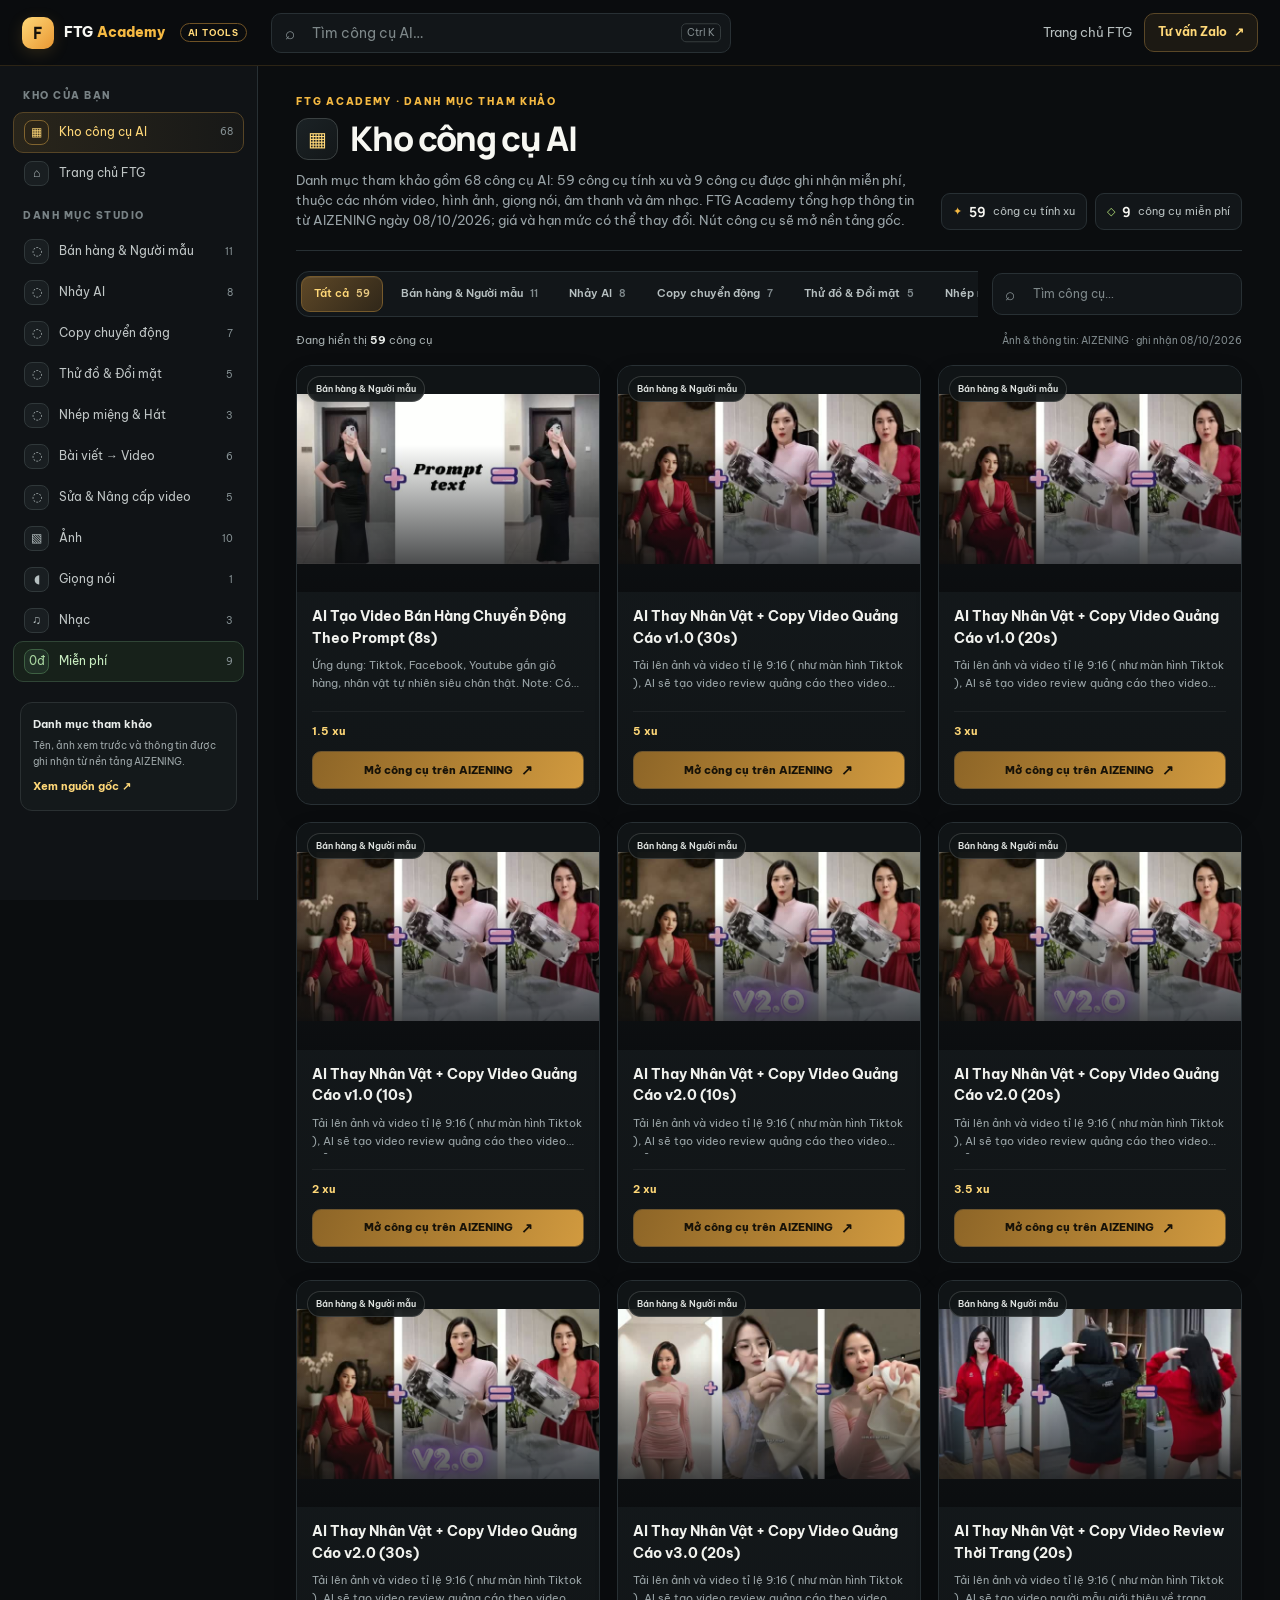
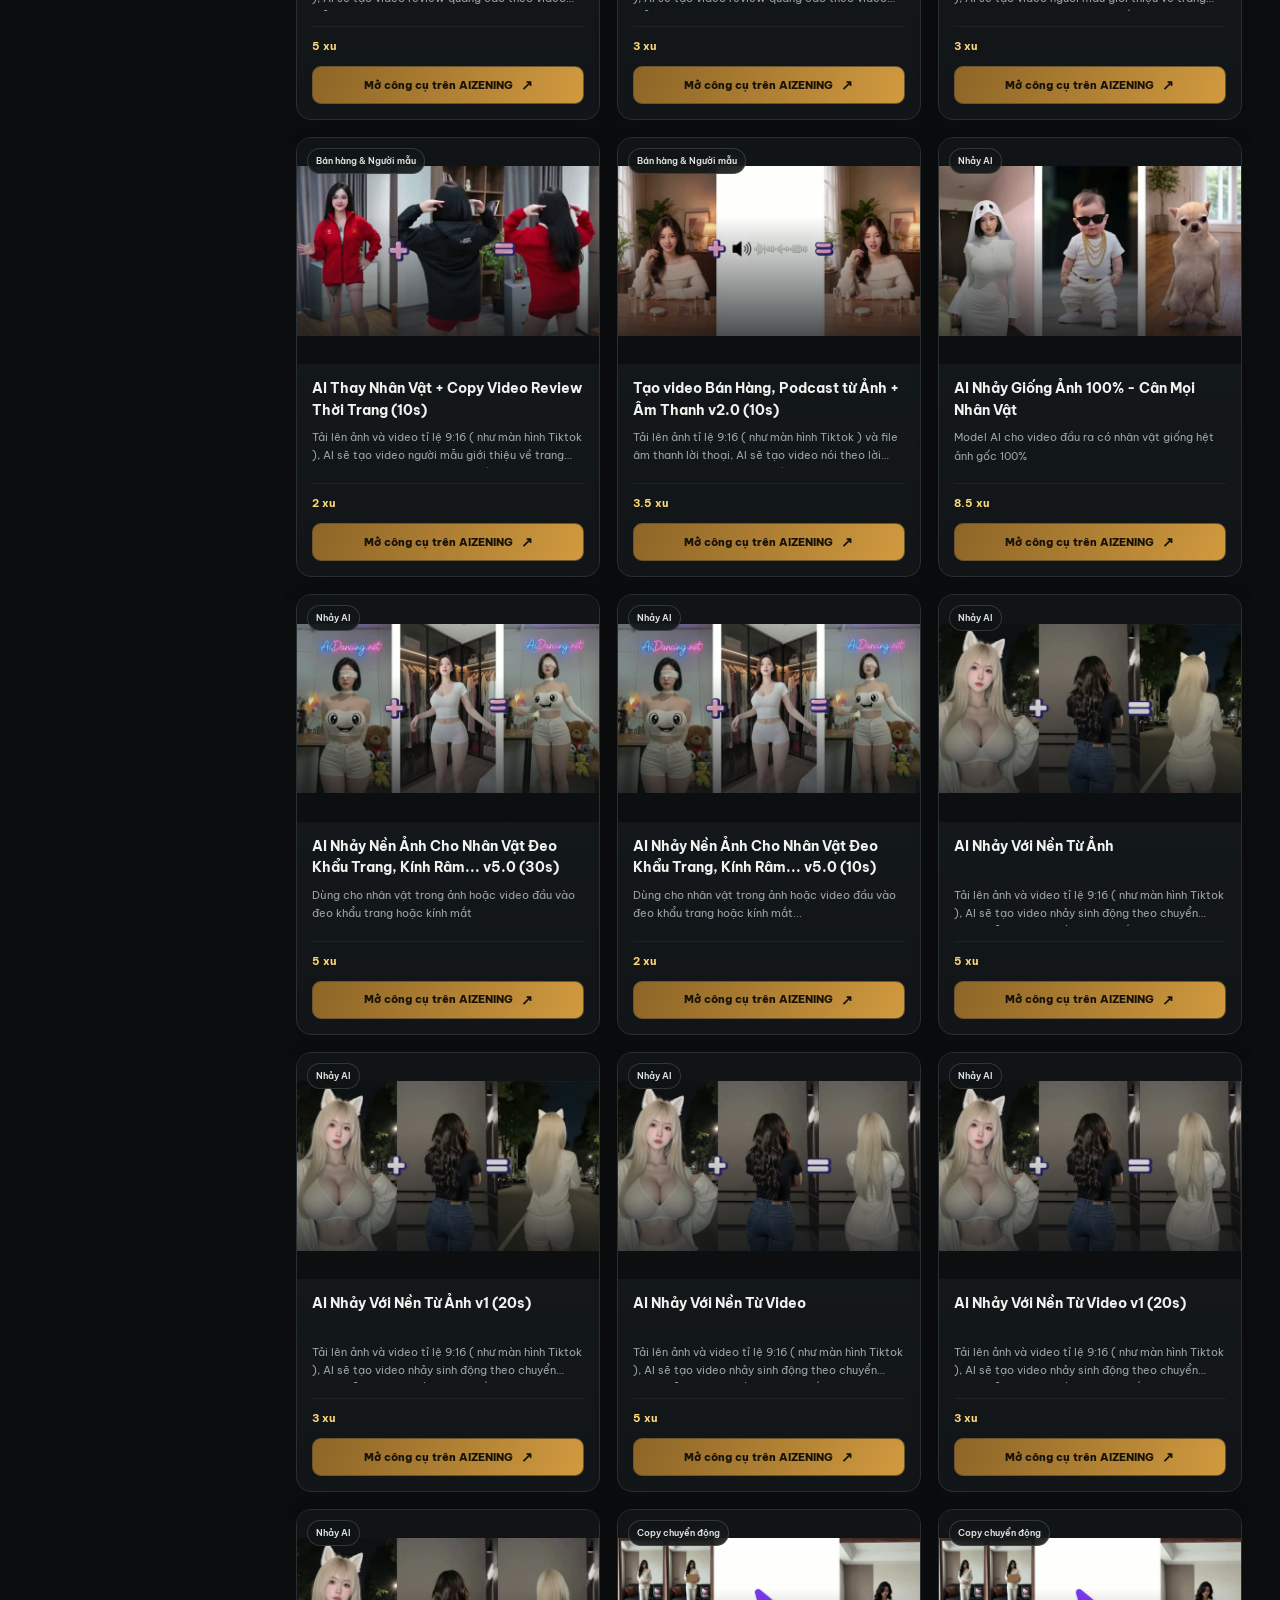
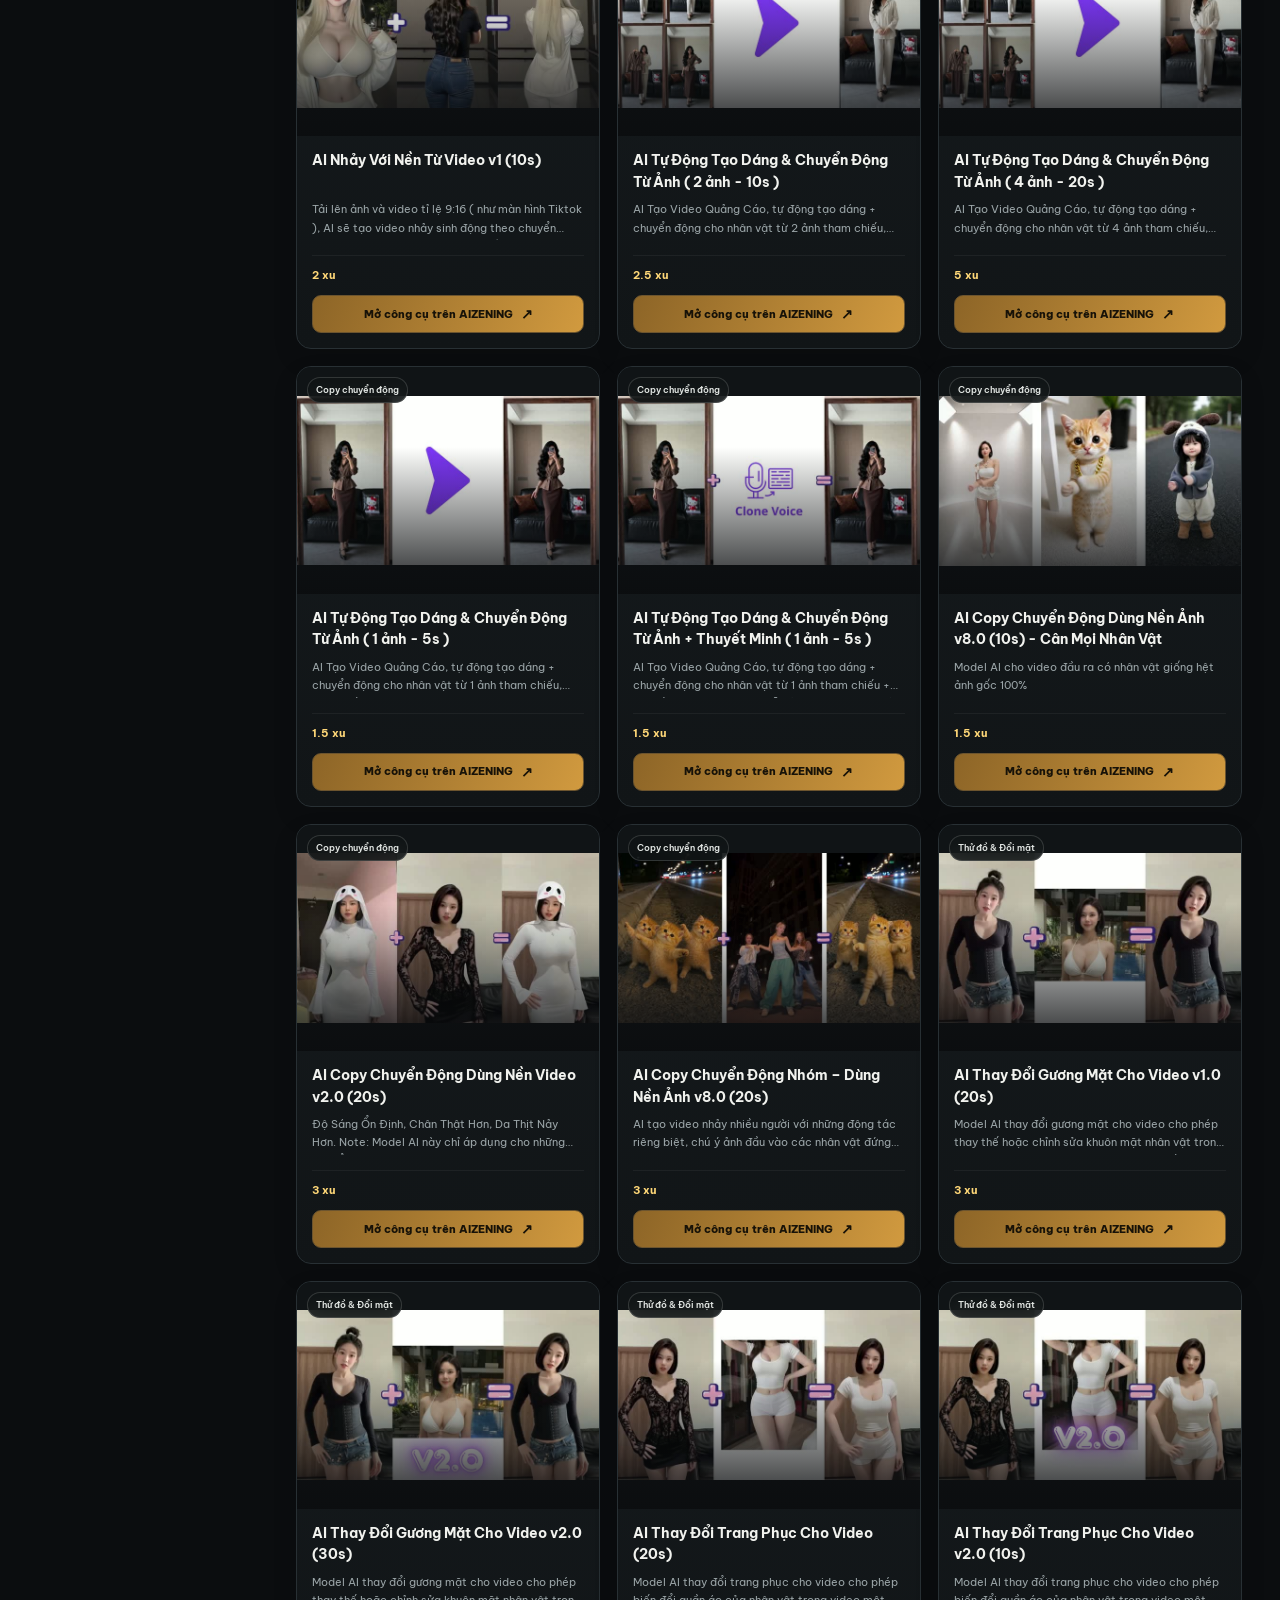
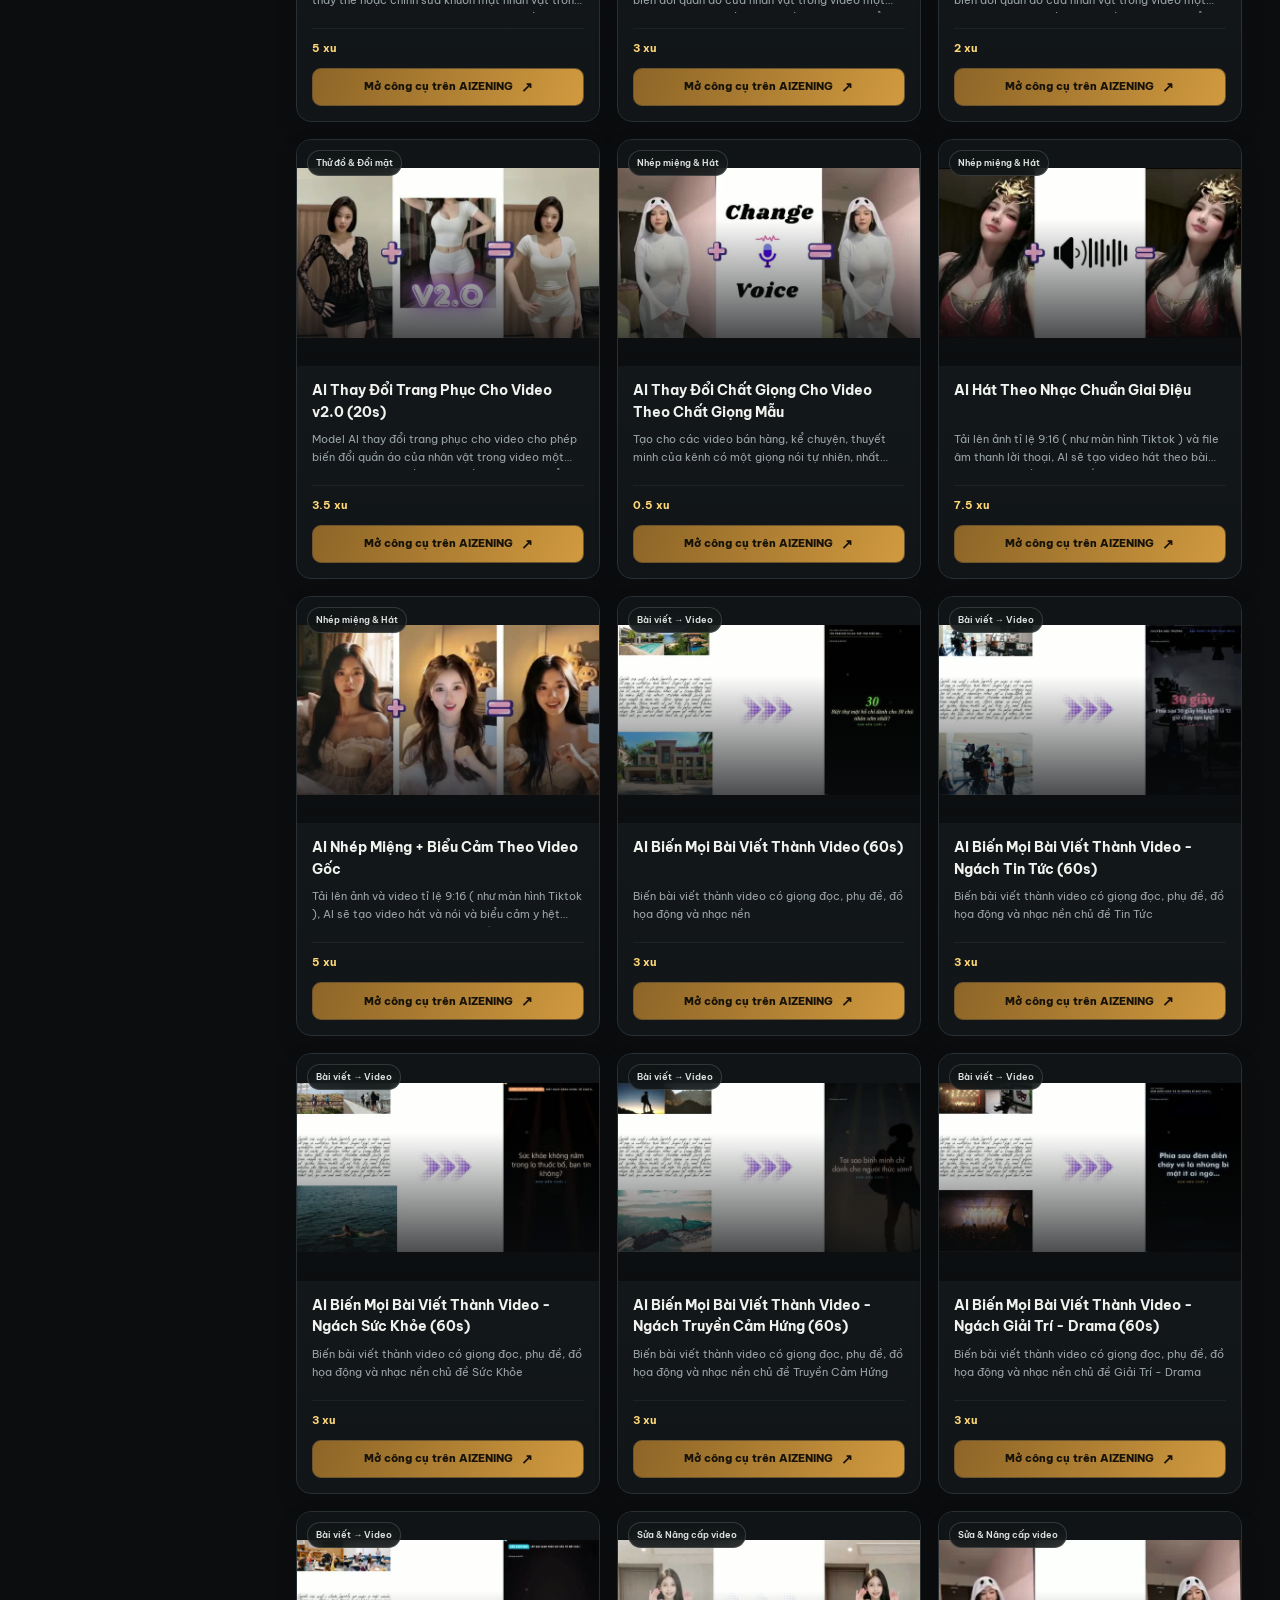
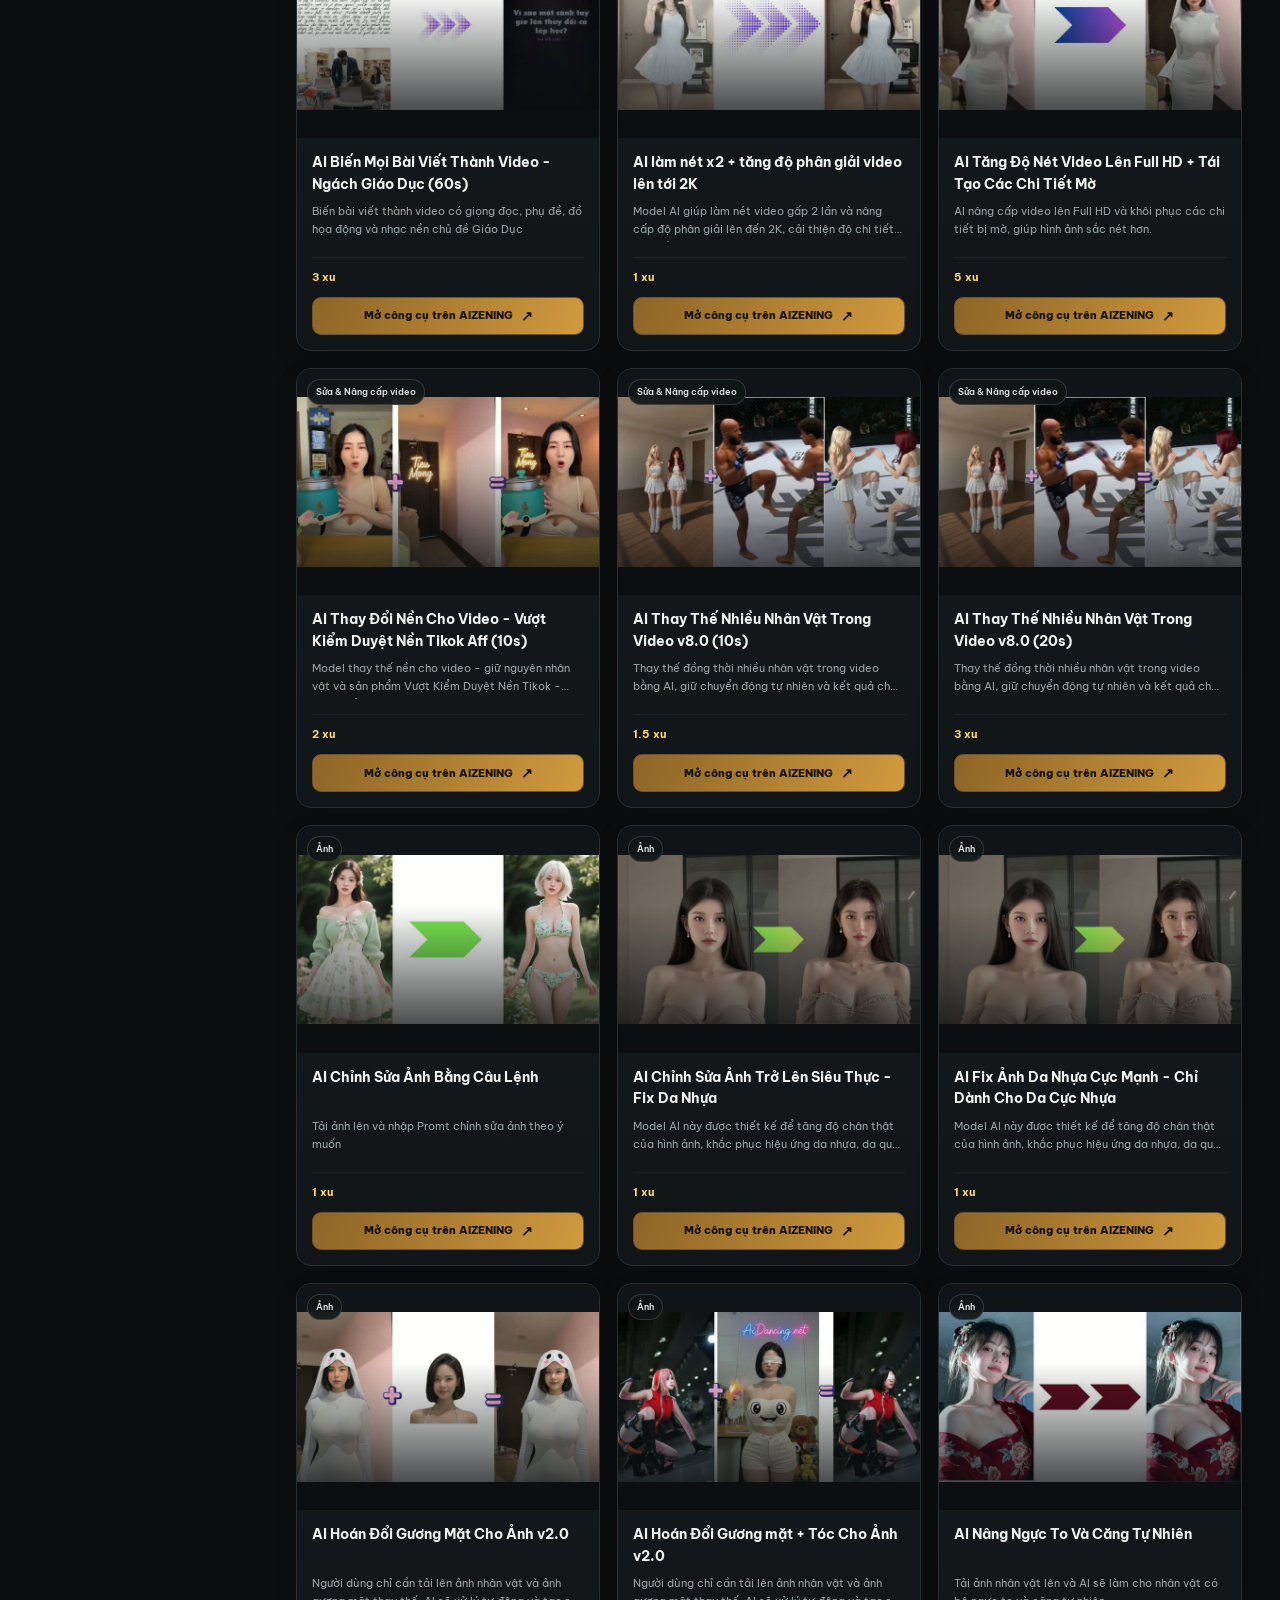
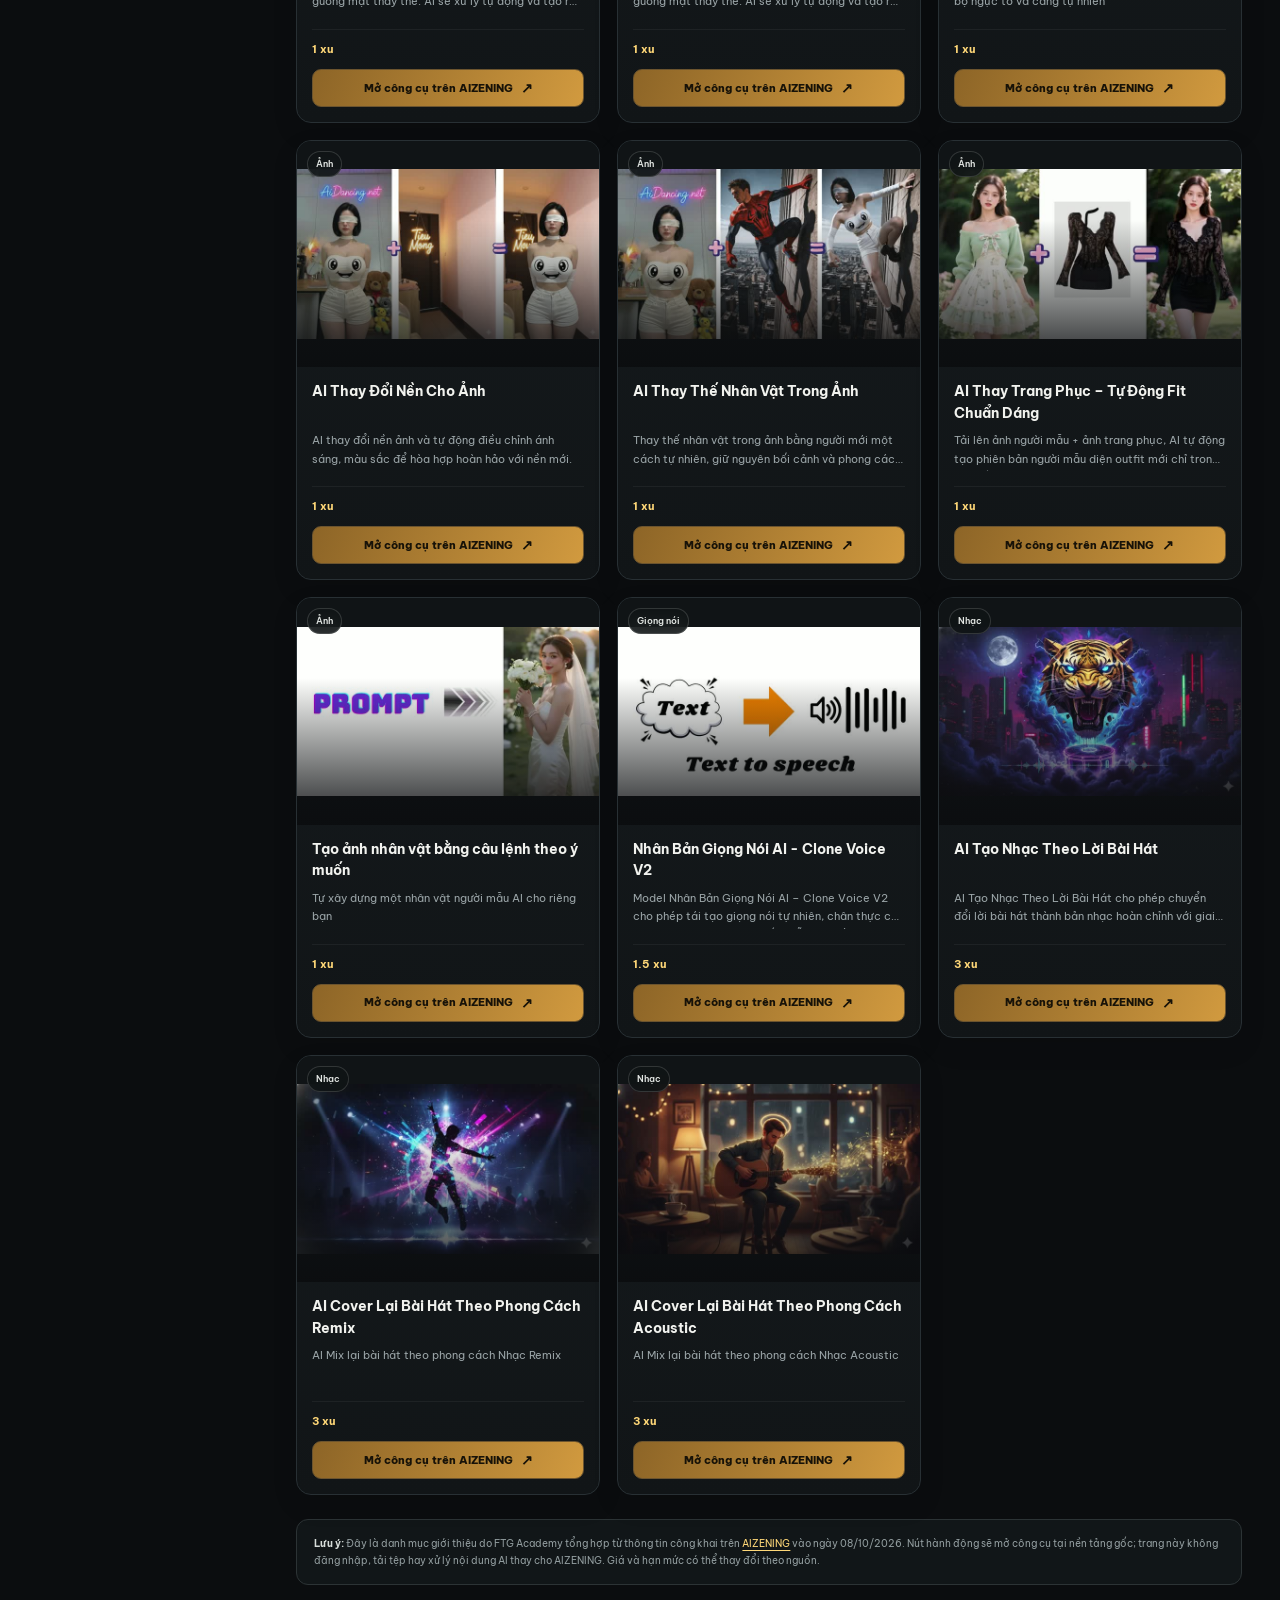
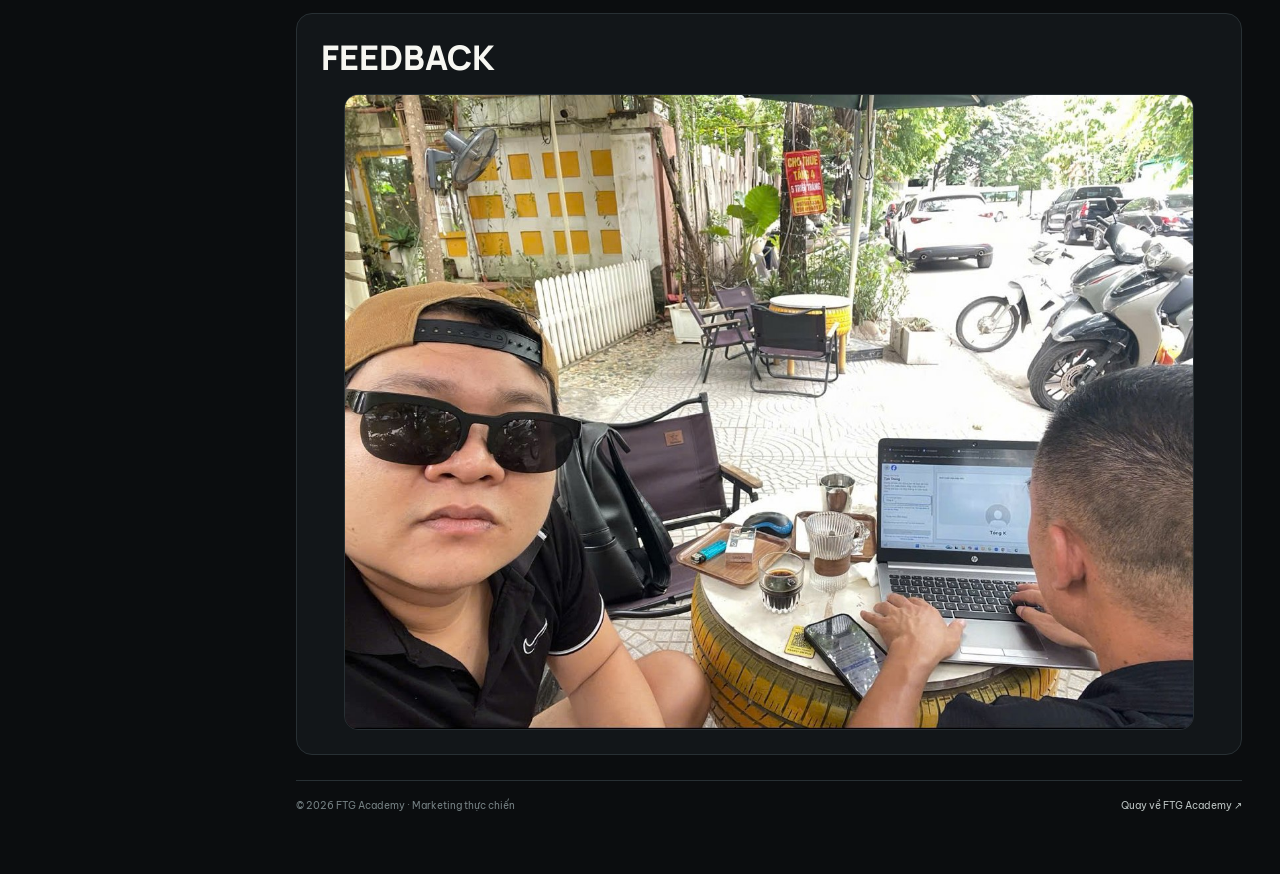
==== commit bd4e07de: "Add provided feedback photo to FTG Academy pages" ====
--- a/tools/index.html
+++ b/tools/index.html
@@ -38,6 +38,13 @@
     @media(max-width:800px){.topbar{height:60px;padding:0 14px;gap:12px}.brand{min-width:0}.brand-caption,.back-link,.top-search{display:none}.top-actions{gap:8px}.mobile-menu{display:grid;place-items:center;order:3}.layout{display:block;min-height:calc(100vh - 60px)}.sidebar{position:fixed;top:60px;left:0;z-index:45;width:min(290px,86vw);height:calc(100vh - 60px);transform:translateX(-105%);transition:transform .22s ease;box-shadow:20px 0 50px #0008}.sidebar.open{transform:translateX(0)}.side-overlay{position:fixed;inset:60px 0 0;z-index:40;background:#0009;display:none}.side-overlay.open{display:block}main{padding:22px 18px 45px}.page-head{align-items:flex-start;flex-direction:column;gap:16px}.stats{align-self:flex-start}.controls{align-items:stretch;flex-direction:column}.search-box{width:100%}.tool-grid{grid-template-columns:repeat(2,minmax(0,1fr))}}
     @media(max-width:540px){.topbar{height:58px}.brand-mark{width:30px;height:30px}.contact-link{padding:8px 9px;font-size:10px}.mobile-menu{width:35px;height:35px}.sidebar{top:58px;height:calc(100vh - 58px)}.side-overlay{inset:58px 0 0}main{padding:19px 13px 38px}.title-icon{width:37px;height:37px}.title-line{gap:9px}.page-head h1{font-size:25px}.page-head p{font-size:12px}.stats{width:100%}.stat{flex:1;justify-content:center;font-size:10px}.controls{margin-top:15px}.tab{padding:7px 10px;font-size:10px}.result-row{align-items:flex-start;flex-direction:column;gap:4px}.source-note{text-align:left}.tool-grid{grid-template-columns:1fr;gap:13px}.preview{aspect-ratio:16/9}.card-body{padding:13px}.card-body h2{min-height:0;font-size:14px}.card-body p{min-height:0;margin-bottom:13px}.site-footer{flex-direction:column}.footnote{padding:13px}}
     @media(prefers-reduced-motion:reduce){*,*::before,*::after{scroll-behavior:auto!important;transition:none!important;animation:none!important}}
+
+    .user-feedback{margin-top:28px;padding:24px;border:1px solid var(--line);border-radius:16px;background:var(--surface)}
+    .user-feedback h2{margin:0 0 16px;color:var(--text);font:800 clamp(25px,3vw,34px)/1.16 'Manrope','Be Vietnam Pro',sans-serif;text-transform:uppercase}
+    .user-feedback figure{max-width:850px;margin:0 auto;overflow:hidden;border:1px solid var(--line);border-radius:14px;background:#101416}
+    .user-feedback figure a{display:block;cursor:zoom-in}
+    .user-feedback img{display:block;width:100%;height:auto}
+    @media(max-width:540px){.user-feedback{padding:16px}.user-feedback h2{font-size:26px}}
   </style>
   <script type="application/ld+json">
 {
@@ -87,8 +94,27 @@
   ]
 }
   </script>
+<!-- Meta Pixel Code -->
+<script>
+!function(f,b,e,v,n,t,s)
+{if(f.fbq)return;n=f.fbq=function(){n.callMethod?
+n.callMethod.apply(n,arguments):n.queue.push(arguments)};
+if(!f._fbq)f._fbq=n;n.push=n;n.loaded=!0;n.version='2.0';
+n.queue=[];t=b.createElement(e);t.async=!0;
+t.src=v;s=b.getElementsByTagName(e)[0];
+s.parentNode.insertBefore(t,s)}(window, document,'script',
+'https://connect.facebook.net/en_US/fbevents.js');
+fbq('init', '1695543372086757');
+fbq('track', 'PageView');
+</script>
+<!-- End Meta Pixel Code -->
 </head>
 <body>
+<!-- Meta Pixel Code (noscript) -->
+<noscript><img height="1" width="1" style="display:none"
+src="https://www.facebook.com/tr?id=1695543372086757&ev=PageView&noscript=1"
+/></noscript>
+<!-- End Meta Pixel Code (noscript) -->
   <header class="topbar">
     <a class="brand" href="../" aria-label="FTG Academy — về trang chủ">
       <span class="brand-mark" aria-hidden="true">F</span>
@@ -421,6 +447,11 @@
       </div>
           <div class="footnote"><strong>Lưu ý:</strong> Đây là danh mục giới thiệu do FTG Academy tổng hợp từ thông tin công khai trên <a href="https://aizening.com/tools" target="_blank" rel="noopener noreferrer">AIZENING</a> vào ngày 08/10/2026. Nút hành động sẽ mở công cụ tại nền tảng gốc; trang này không đăng nhập, tải tệp hay xử lý nội dung AI thay cho AIZENING. Giá và hạn mức có thể thay đổi theo nguồn.</div>
         </section>
+
+        <section class="user-feedback" id="feedback" aria-labelledby="feedback-title">
+          <h2 id="feedback-title">FEEDBACK</h2>
+          <figure><a href="../assets/feedback-ftg.jpg" target="_blank" rel="noopener noreferrer" aria-label="Mở ảnh gốc đầy đủ"><img src="../assets/feedback-ftg.jpg" alt="Hai người ngồi bên máy tính xách tay tại quán cà phê" width="1280" height="956" loading="lazy" decoding="async"></a></figure>
+        </section>
         <footer class="site-footer"><span>© <span id="year">2026</span> FTG Academy · Marketing thực chiến</span><a href="../">Quay về FTG Academy ↗</a></footer>
       </div>
     </main>
@@ -459,7 +490,7 @@
         const body=document.createElement('div');body.className='card-body';const title=document.createElement('h2');title.textContent=item.title;const desc=document.createElement('p');desc.textContent=item.description;const meta=document.createElement('div');meta.className='card-meta';const price=document.createElement('span');price.className='price'+(item.free?' free-price':'');price.textContent=item.price;meta.append(price);if(item.free&&item.limit){const limit=document.createElement('span');limit.className='limit';limit.textContent='◌ '+item.limit;meta.append(limit)}
         const action=document.createElement('a');action.className='card-action'+(item.free?' free-action':'');action.href=item.url;action.target='_blank';action.rel='noopener noreferrer';action.innerHTML=`<span>${item.free?'Dùng miễn phí trên AIZENING':'Mở công cụ trên AIZENING'}</span><span class="external-arrow" aria-hidden="true">↗</span>`;action.setAttribute('aria-label',`${item.free?'Dùng miễn phí':'Mở'}: ${item.title} trên AIZENING`);body.append(title,desc,meta,action);card.append(preview,body);return card
       }
-      function render(){renderFilters();const state=current();const q=normalize(state.q);els.search.value=state.q;els.topSearch.value=state.q;els.clear.hidden=!state.q;const def=categoryDefs.find(d=>d.key===state.cat)||categoryDefs[0];let list=catalog.filter(item=>def.free?item.free:def.key==='all'?!item.free:!item.free&&item.category===def.category);if(q)list=list.filter(item=>normalize([item.title,item.description,item.category,item.price].join(' ')).includes(q));els.grid.replaceChildren();if(!list.length){const empty=document.createElement('div');empty.className='empty-state';empty.innerHTML='<div class="empty-icon" aria-hidden="true">⌕</div><h2>Không tìm thấy công cụ</h2><p>Thử một từ khóa khác hoặc xóa bộ lọc hiện tại.</p>';const reset=button('Xóa tìm kiếm và xem tất cả');reset.addEventListener('click',()=>{els.search.value='';setFilter('all')});empty.append(reset);els.grid.append(empty)}else{const fragment=document.createDocumentFragment();list.forEach(x=>fragment.append(cardFor(x)));els.grid.append(fragment)}els.grid.setAttribute('aria-busy','false');const suffix=def.free?'công cụ miễn phí':'công cụ';els.count.innerHTML=`Đang hiển thị <strong>${list.length}</strong> ${suffix}${state.q?' cho “'+state.q.replace(/[<>&]/g,'')+'”':''}`;document.title=(def.key==='all'?'Kho công cụ AI':def.label)+' — FTG Academy'}
+      function render(){renderFilters();const state=current();const q=normalize(state.q);els.search.value=state.q;els.topSearch.value=state.q;els.clear.hidden=!state.q;const def=categoryDefs.find(d=>d.key===state.cat)||categoryDefs[0];let list=catalog.filter(item=>def.free?item.free:def.key==='all'?!item.free:!item.free&&item.category===def.category);if(q)list=list.filter(item=>normalize([item.title,item.description,item.category,item.price].join(' ')).includes(q));els.grid.replaceChildren();if(!list.length){const empty=document.createElement('div');empty.className='empty-state';empty.innerHTML='<div class="empty-icon" aria-hidden="true">⌕</div><h2>Không tìm thấy công cụ</h2><p>Thử một từ khóa khác hoặc xóa bộ lọc hiện tại.</p>';const reset=button('Xóa tìm kiếm và xem tất cả');reset.addEventListener('click',()=>{els.search.value='';setFilter('all')});empty.append(reset);els.grid.append(empty)}else{const fragment=document.createDocumentFragment();list.forEach(x=>fragment.append(cardFor(x)));els.grid.append(fragment)}els.grid.setAttribute('aria-busy','false');const suffix=def.free?'công cụ miễn phí':'công cụ';els.count.innerHTML=`Đang hiển thị <strong>${list.length}</strong> ${suffix}${state.q?' cho “'+state.q.replace(/[<>&]/g,'')+'”':''}`;document.title=def.key==='all'?'Kho công cụ AI: Video, ảnh, giọng nói & âm thanh | FTG Academy':`Kho công cụ AI: ${def.label} | FTG Academy`}
       function closeMenu(){els.sidebar.classList.remove('open');els.overlay.classList.remove('open');els.menu.setAttribute('aria-expanded','false');els.menu.setAttribute('aria-label','Mở danh mục')}
       function toggleMenu(){const open=!els.sidebar.classList.contains('open');els.sidebar.classList.toggle('open',open);els.overlay.classList.toggle('open',open);els.menu.setAttribute('aria-expanded',String(open));els.menu.setAttribute('aria-label',open?'Đóng danh mục':'Mở danh mục')}
       function syncQuery(){const params=new URLSearchParams(location.search);const q=els.search.value.trim();if(q)params.set('q',q);else params.delete('q');history.replaceState({},'',location.pathname+(params.toString()?'?'+params.toString():''));render()}
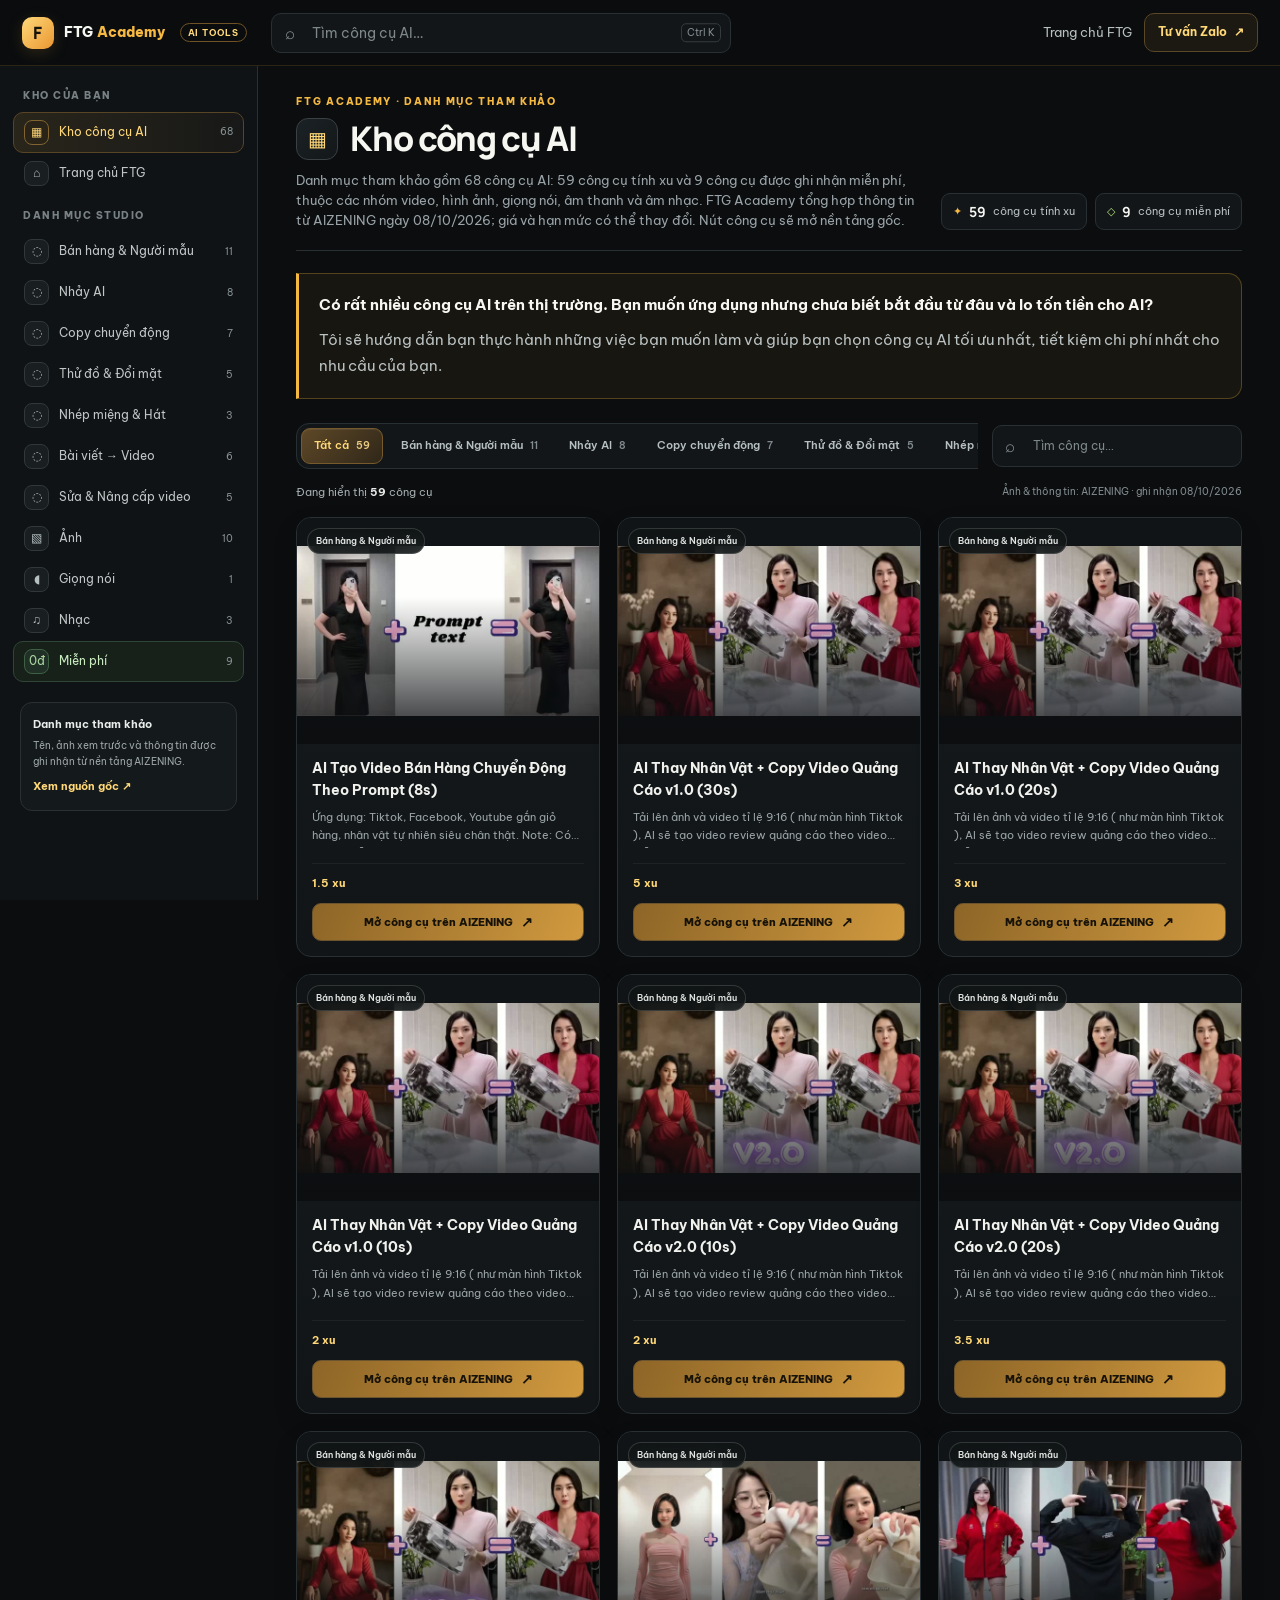
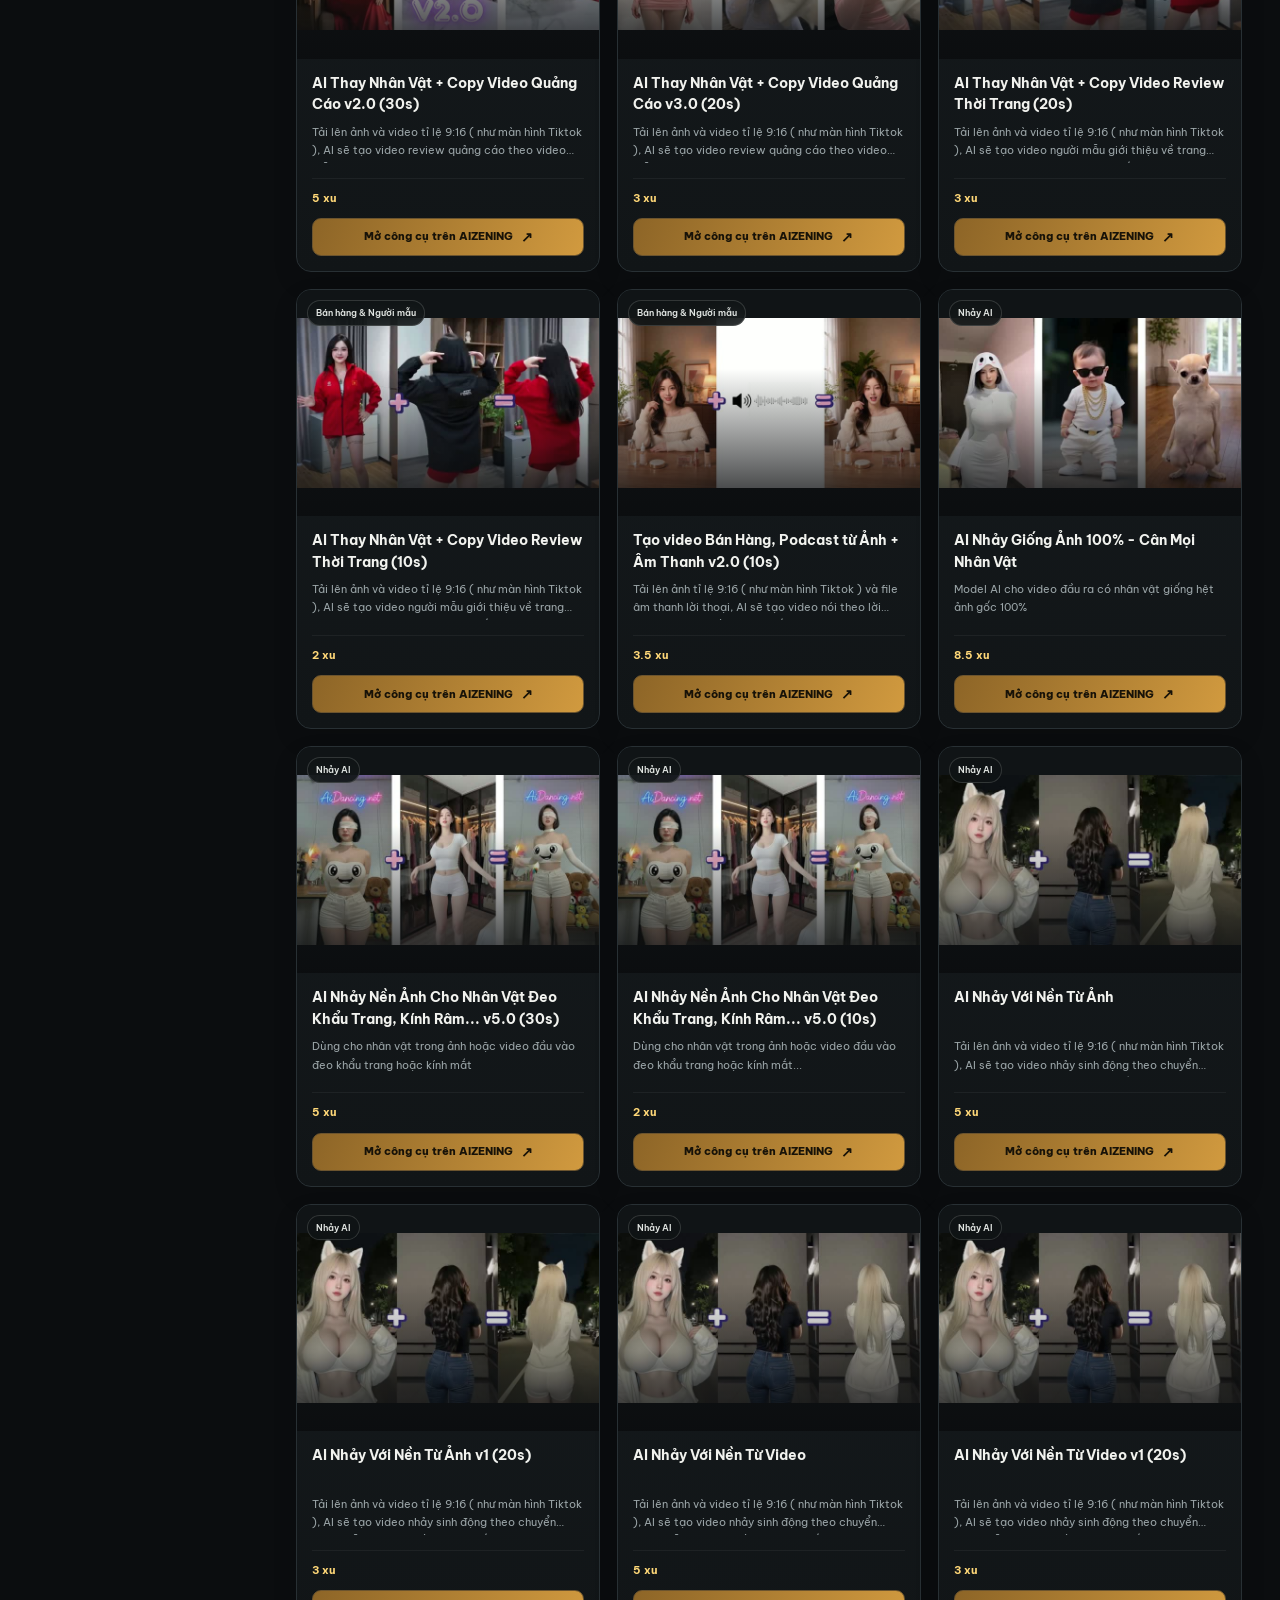
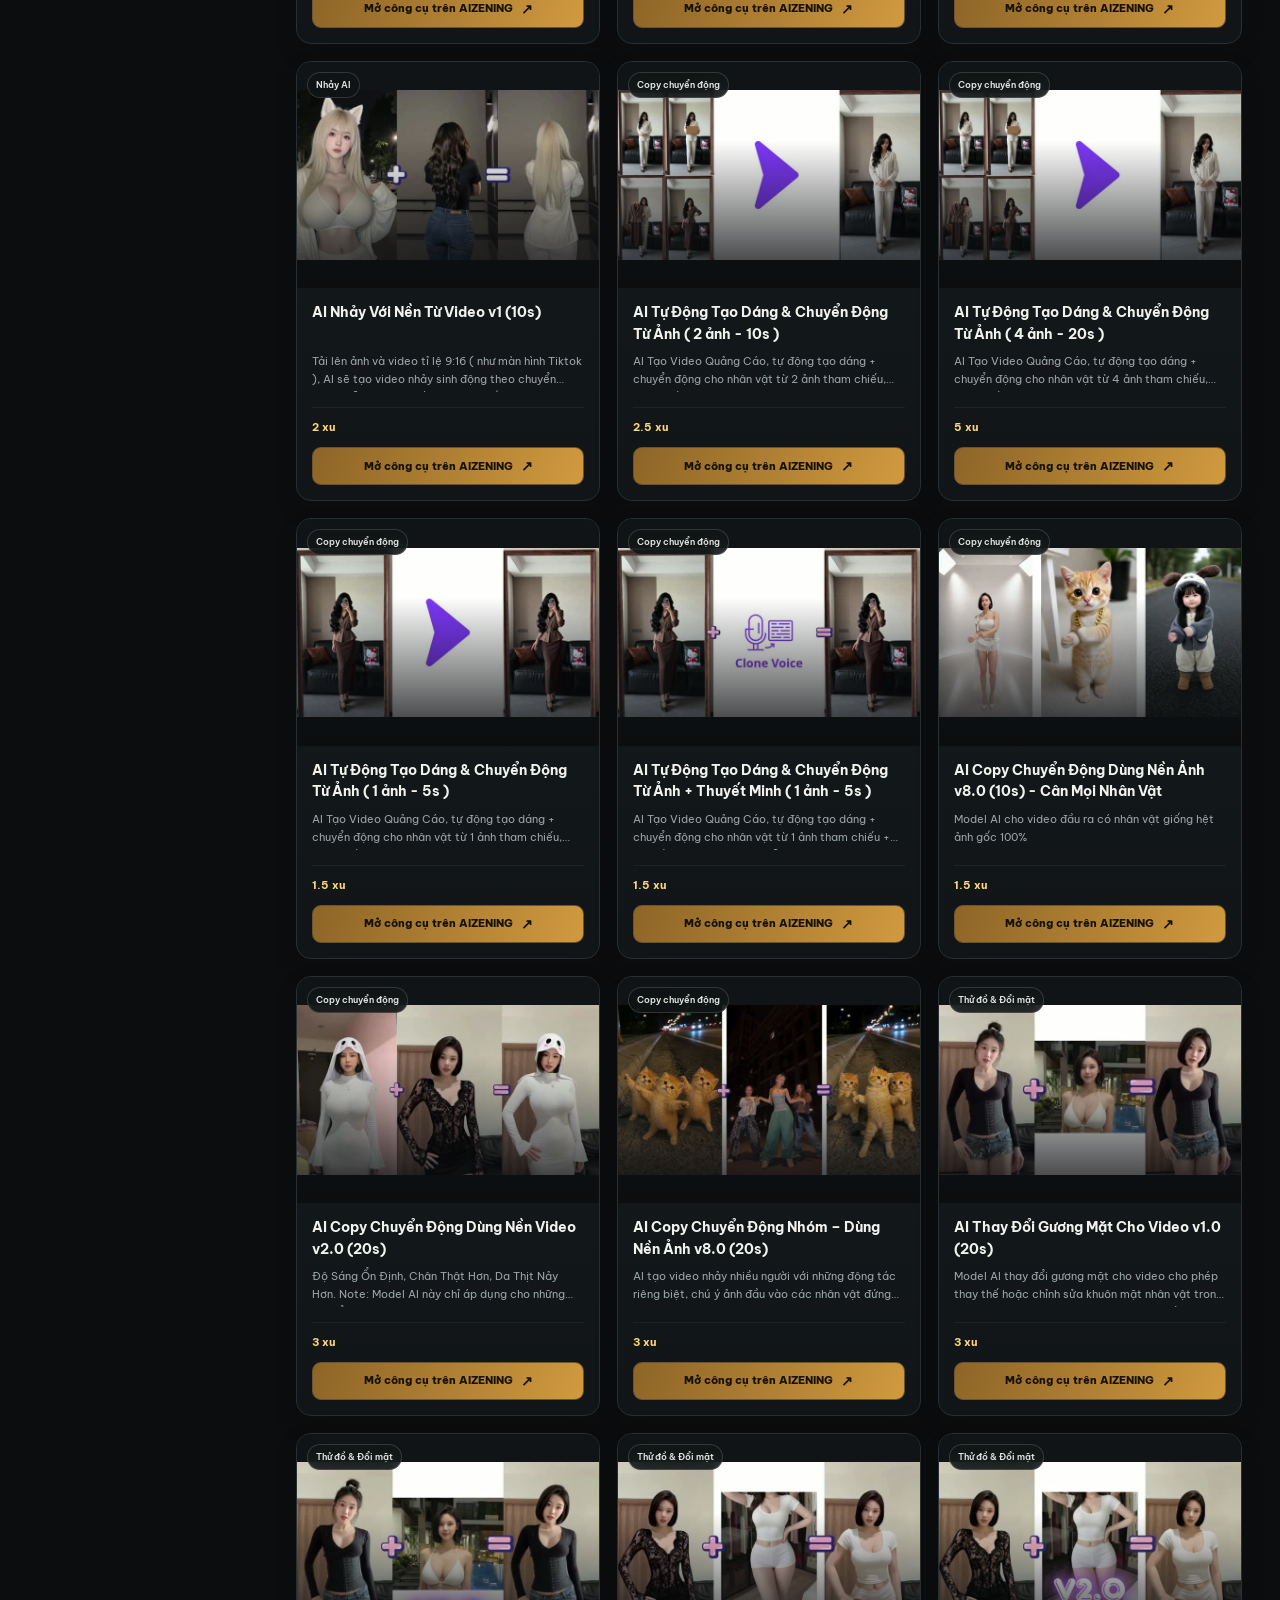
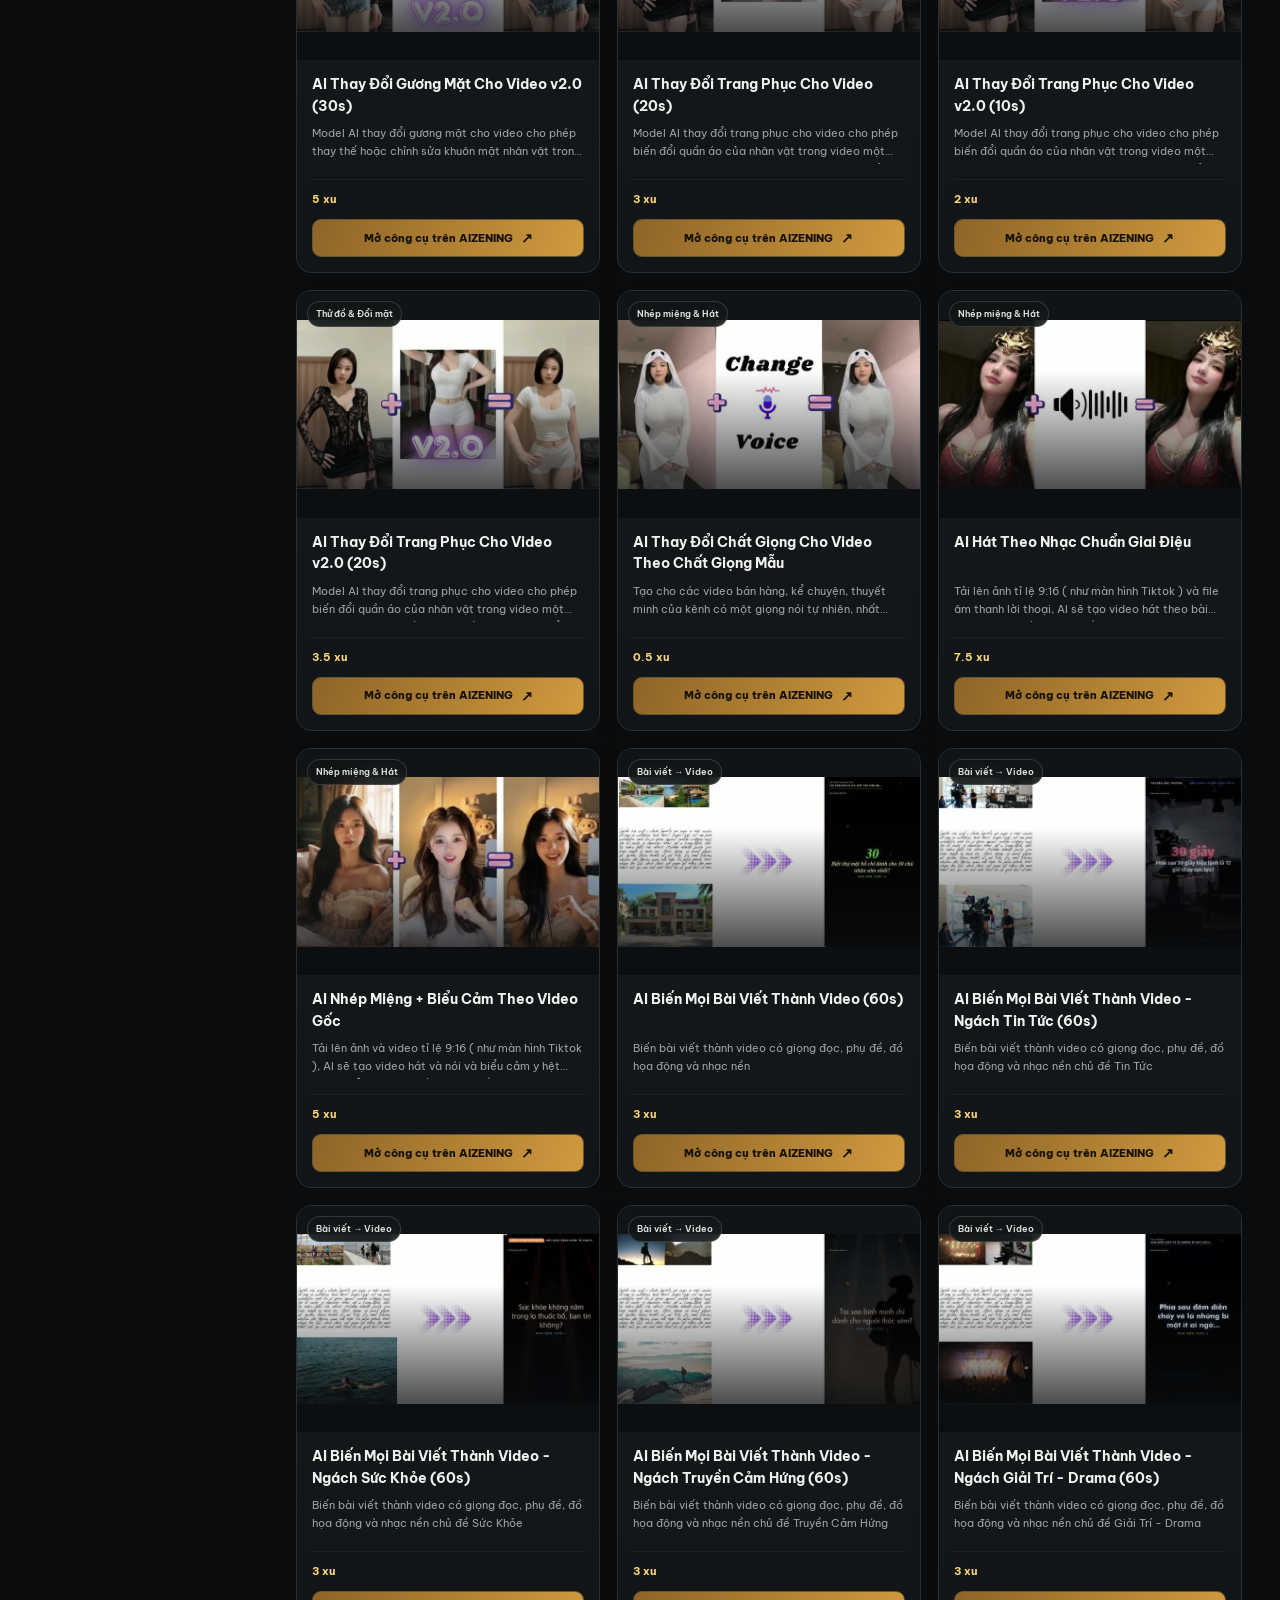
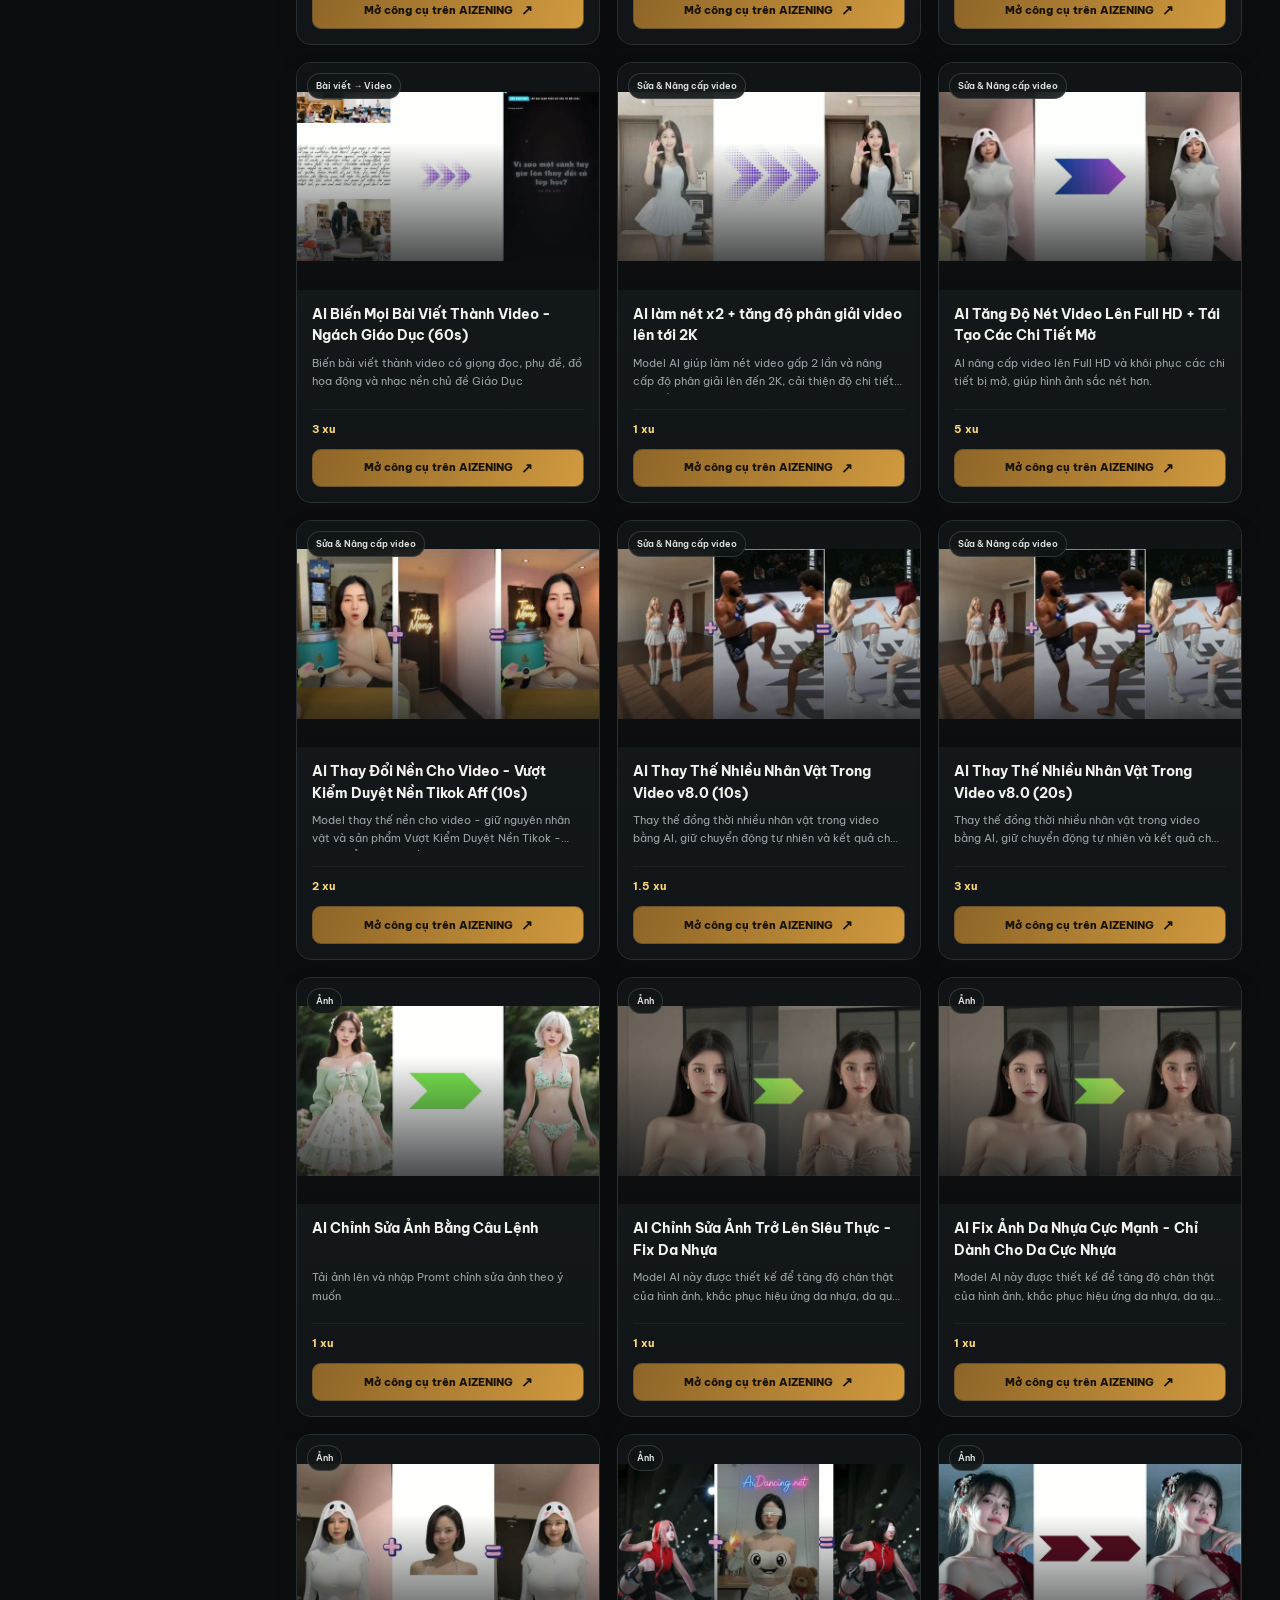
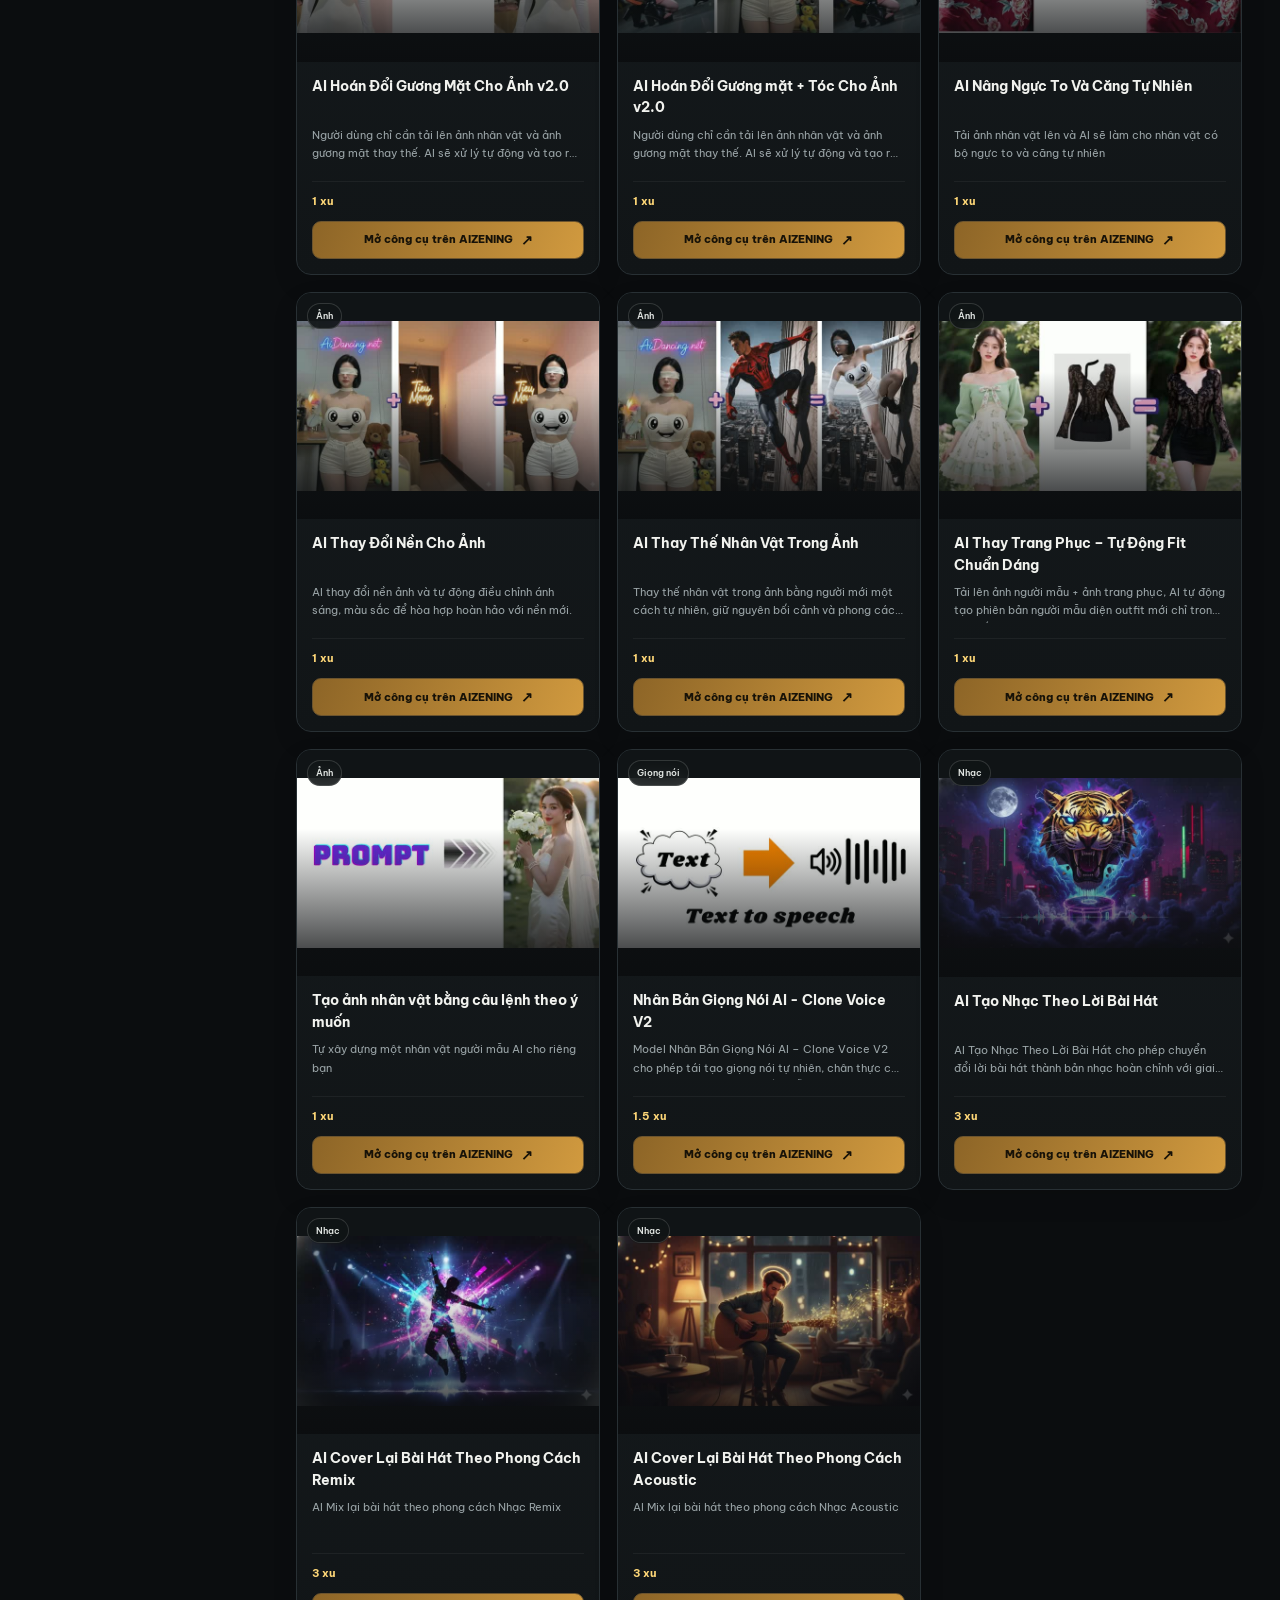
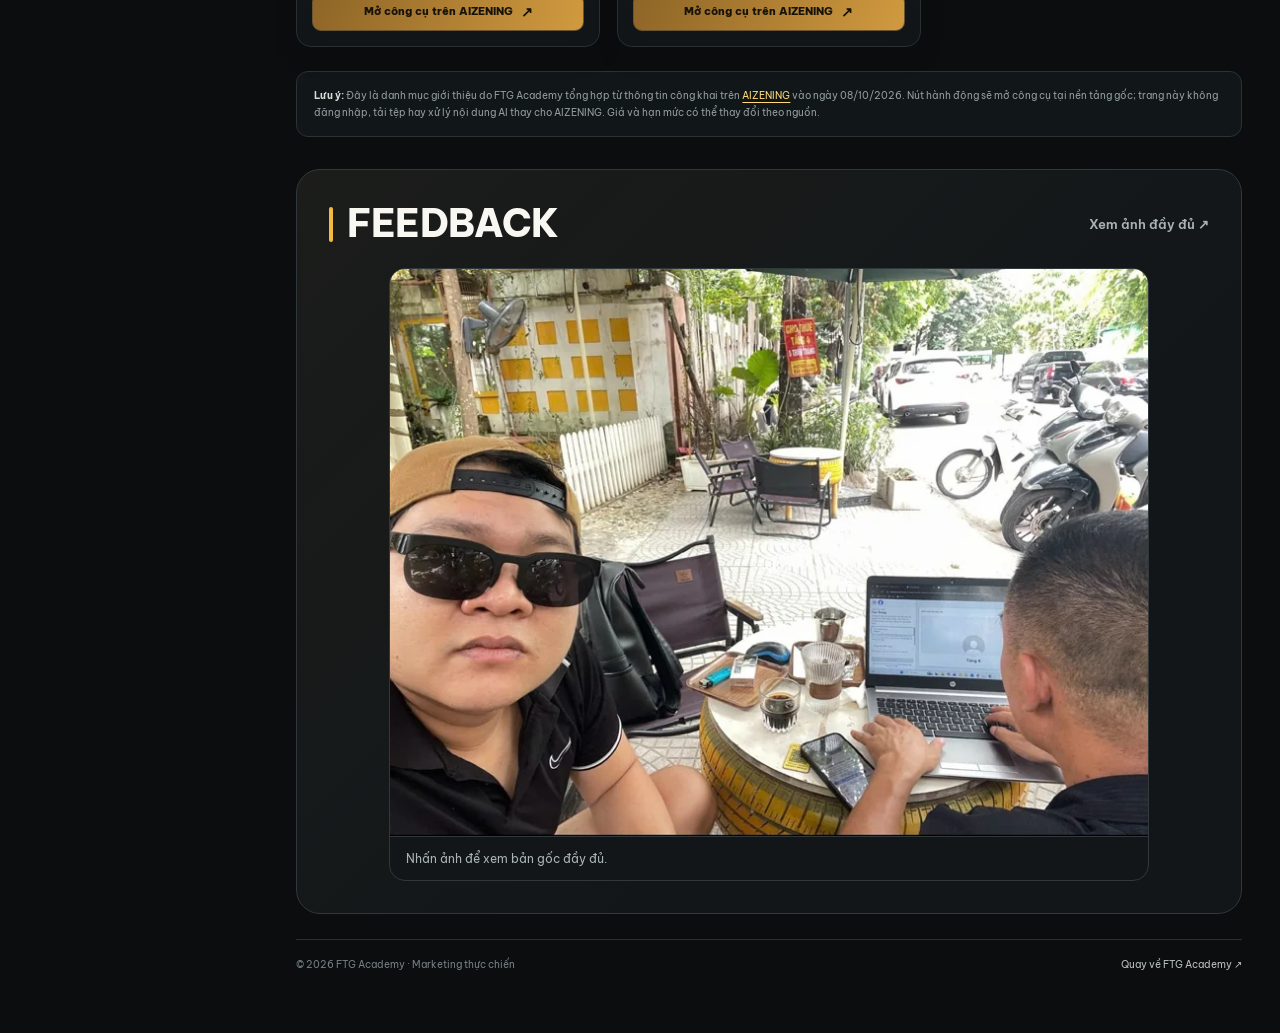
==== commit 5581341b: "Refine feedback layout and add cost-conscious AI guidance" ====
--- a/tools/index.html
+++ b/tools/index.html
@@ -39,13 +39,8 @@
     @media(max-width:540px){.topbar{height:58px}.brand-mark{width:30px;height:30px}.contact-link{padding:8px 9px;font-size:10px}.mobile-menu{width:35px;height:35px}.sidebar{top:58px;height:calc(100vh - 58px)}.side-overlay{inset:58px 0 0}main{padding:19px 13px 38px}.title-icon{width:37px;height:37px}.title-line{gap:9px}.page-head h1{font-size:25px}.page-head p{font-size:12px}.stats{width:100%}.stat{flex:1;justify-content:center;font-size:10px}.controls{margin-top:15px}.tab{padding:7px 10px;font-size:10px}.result-row{align-items:flex-start;flex-direction:column;gap:4px}.source-note{text-align:left}.tool-grid{grid-template-columns:1fr;gap:13px}.preview{aspect-ratio:16/9}.card-body{padding:13px}.card-body h2{min-height:0;font-size:14px}.card-body p{min-height:0;margin-bottom:13px}.site-footer{flex-direction:column}.footnote{padding:13px}}
     @media(prefers-reduced-motion:reduce){*,*::before,*::after{scroll-behavior:auto!important;transition:none!important;animation:none!important}}
 
-    .user-feedback{margin-top:28px;padding:24px;border:1px solid var(--line);border-radius:16px;background:var(--surface)}
-    .user-feedback h2{margin:0 0 16px;color:var(--text);font:800 clamp(25px,3vw,34px)/1.16 'Manrope','Be Vietnam Pro',sans-serif;text-transform:uppercase}
-    .user-feedback figure{max-width:850px;margin:0 auto;overflow:hidden;border:1px solid var(--line);border-radius:14px;background:#101416}
-    .user-feedback figure a{display:block;cursor:zoom-in}
-    .user-feedback img{display:block;width:100%;height:auto}
-    @media(max-width:540px){.user-feedback{padding:16px}.user-feedback h2{font-size:26px}}
   </style>
+  <link rel="stylesheet" href="../assets/feedback-layout.css?v=20261028">
   <script type="application/ld+json">
 {
   "@context": "https://schema.org",
@@ -159,6 +154,7 @@
             <div class="stat free-stat"><span class="stat-mark" aria-hidden="true">◇</span><strong id="freeStat">9</strong> công cụ miễn phí</div>
           </div>
         </section>
+        <div class="ai-start-message"><p><strong>Có rất nhiều công cụ AI trên thị trường. Bạn muốn ứng dụng nhưng chưa biết bắt đầu từ đâu và lo tốn tiền cho AI?</strong></p><p>Tôi sẽ hướng dẫn bạn thực hành những việc bạn muốn làm và giúp bạn chọn công cụ AI tối ưu nhất, tiết kiệm chi phí nhất cho nhu cầu của bạn.</p></div>
         <section aria-label="Bộ lọc và danh sách công cụ">
           <div class="controls">
             <div class="tabs-wrap"><nav class="tabs" id="categoryTabs" aria-label="Lọc theo danh mục"></nav></div>
@@ -448,9 +444,19 @@
           <div class="footnote"><strong>Lưu ý:</strong> Đây là danh mục giới thiệu do FTG Academy tổng hợp từ thông tin công khai trên <a href="https://aizening.com/tools" target="_blank" rel="noopener noreferrer">AIZENING</a> vào ngày 08/10/2026. Nút hành động sẽ mở công cụ tại nền tảng gốc; trang này không đăng nhập, tải tệp hay xử lý nội dung AI thay cho AIZENING. Giá và hạn mức có thể thay đổi theo nguồn.</div>
         </section>
 
-        <section class="user-feedback" id="feedback" aria-labelledby="feedback-title">
-          <h2 id="feedback-title">FEEDBACK</h2>
-          <figure><a href="../assets/feedback-ftg.jpg" target="_blank" rel="noopener noreferrer" aria-label="Mở ảnh gốc đầy đủ"><img src="../assets/feedback-ftg.jpg" alt="Hai người ngồi bên máy tính xách tay tại quán cà phê" width="1280" height="956" loading="lazy" decoding="async"></a></figure>
+        <section class="user-feedback feedback-layout" id="feedback" aria-labelledby="feedback-title">
+          <div class="feedback-panel">
+          <div class="feedback-heading">
+            <h2 id="feedback-title">FEEDBACK</h2>
+            <a class="feedback-open" href="../assets/feedback-ftg.jpg" target="_blank" rel="noopener noreferrer" aria-label="Xem ảnh FEEDBACK đầy đủ (tab mới)">Xem ảnh đầy đủ ↗</a>
+          </div>
+          <figure class="feedback-media">
+            <a class="feedback-photo-link" href="../assets/feedback-ftg.jpg" target="_blank" rel="noopener noreferrer" aria-label="Mở ảnh FEEDBACK gốc đầy đủ (tab mới)">
+              <img src="../assets/feedback-ftg.webp" srcset="../assets/feedback-ftg-768.webp 768w, ../assets/feedback-ftg.webp 1280w" sizes="(max-width: 700px) calc(100vw - 72px), 760px" alt="Hai người ngồi bên máy tính xách tay tại quán cà phê" width="1280" height="958" loading="lazy" decoding="async">
+            </a>
+            <figcaption>Nhấn ảnh để xem bản gốc đầy đủ.</figcaption>
+          </figure>
+        </div>
         </section>
         <footer class="site-footer"><span>© <span id="year">2026</span> FTG Academy · Marketing thực chiến</span><a href="../">Quay về FTG Academy ↗</a></footer>
       </div>
--- a/assets/feedback-layout.css
+++ b/assets/feedback-layout.css
@@ -0,0 +1,123 @@
+/* A neutral photo component, scoped to the user-provided feedback only. */
+.feedback-layout {
+  --feedback-bg: #121619;
+  --feedback-text: #f8f7f2;
+  --feedback-muted: #aab3b5;
+  --feedback-line: #30383c;
+  --feedback-accent: #f5b942;
+  --feedback-tint: rgba(245, 185, 66, .045);
+  color: var(--feedback-text);
+  scroll-margin-top: 100px;
+}
+.feedback-layout--light {
+  --feedback-bg: #fcfcf8;
+  --feedback-text: #18211d;
+  --feedback-muted: #58665d;
+  --feedback-line: #d3dec9;
+  --feedback-accent: #537f32;
+  --feedback-tint: rgba(119, 173, 69, .055);
+}
+.feedback-layout .feedback-panel {
+  width: 100%;
+  max-width: 960px;
+  margin-inline: auto;
+  padding: clamp(18px, 3vw, 32px);
+  border: 1px solid var(--feedback-line);
+  border-radius: 24px;
+  background: linear-gradient(135deg, var(--feedback-tint), transparent 65%), var(--feedback-bg);
+}
+.feedback-layout .feedback-heading {
+  display: flex;
+  align-items: center;
+  justify-content: space-between;
+  flex-wrap: wrap;
+  gap: 14px 24px;
+  margin-bottom: 22px;
+}
+.feedback-layout .feedback-heading h2 {
+  position: relative;
+  margin: 0;
+  padding-left: 18px;
+  font-size: clamp(26px, 3.2vw, 38px);
+  font-weight: 800;
+  letter-spacing: -.025em;
+  line-height: 1.15;
+  color: var(--feedback-text);
+}
+.feedback-layout .feedback-heading h2::before {
+  content: "";
+  position: absolute;
+  left: 0;
+  top: .12em;
+  bottom: .1em;
+  width: 4px;
+  border-radius: 4px;
+  background: var(--feedback-accent);
+}
+.feedback-layout .feedback-open {
+  display: inline-flex;
+  align-items: center;
+  min-height: 44px;
+  padding: 8px 0;
+  color: var(--feedback-muted);
+  font-size: 13px;
+  font-weight: 600;
+  text-decoration: none;
+  text-underline-offset: 4px;
+}
+.feedback-layout .feedback-open:hover { color: var(--feedback-accent); text-decoration: underline; }
+.feedback-layout .feedback-media {
+  max-width: 760px;
+  margin: 0 auto;
+  overflow: hidden;
+  border: 1px solid var(--feedback-line);
+  border-radius: 16px;
+  background: var(--feedback-bg);
+}
+.feedback-layout .feedback-photo-link { display: block; cursor: zoom-in; }
+.feedback-layout .feedback-media img {
+  display: block;
+  width: 100%;
+  height: auto;
+  aspect-ratio: 1280 / 958;
+  object-fit: contain;
+}
+.feedback-layout .feedback-media figcaption {
+  margin: 0;
+  padding: 12px 16px;
+  border-top: 1px solid var(--feedback-line);
+  color: var(--feedback-muted);
+  font-size: 12px;
+  font-weight: 400;
+  line-height: 1.6;
+}
+.feedback-layout a:focus-visible {
+  outline: 3px solid var(--feedback-accent);
+  outline-offset: 4px;
+}
+.feedback-layout .feedback-photo-link:focus-visible { outline-offset: -4px; }
+#user-feedback.feedback-layout { padding-block: 56px; }
+.user-feedback.feedback-layout { margin-top: 32px; padding: 0; border: 0; background: none; }
+.user-feedback.feedback-layout--light { margin: 0; padding-block: 64px; background: #eef0e8; }
+@media (max-width: 700px) {
+  .feedback-layout .feedback-panel { padding: 18px; border-radius: 20px; }
+  .feedback-layout .feedback-heading { margin-bottom: 16px; gap: 6px 16px; }
+  .feedback-layout .feedback-media { border-radius: 12px; }
+  .feedback-layout .feedback-media figcaption { padding: 10px 12px; }
+  #user-feedback.feedback-layout { padding-block: 36px; }
+  .user-feedback.feedback-layout--light { padding-block: 44px; }
+}
+@media (max-width: 380px) {
+  .feedback-layout .feedback-panel { padding: 14px; }
+  .feedback-layout .feedback-heading { align-items: flex-start; flex-direction: column; }
+}
+
+/* The same user-requested pain point on all four existing pages. */
+.ai-start-message{--message-bg:rgba(245,185,66,.055);--message-line:rgba(245,185,66,.28);--message-accent:#f5b942;--message-title:#f8f7f2;--message-copy:#bac2c3;margin:22px 0 0;padding:18px 20px;border:1px solid var(--message-line);border-left:3px solid var(--message-accent);border-radius:0 14px 14px 0;background:var(--message-bg);max-width:680px;min-width:0}
+.ai-start-message--light{--message-bg:rgba(119,173,69,.07);--message-line:#cddac2;--message-accent:#537f32;--message-title:#18211d;--message-copy:#58665d}
+.ai-start-message p{margin:0;color:var(--message-copy);font-size:15px;line-height:1.75;letter-spacing:0;text-transform:none}
+.ai-start-message p+p{margin-top:9px}
+.ai-start-message strong{color:var(--message-title);font-weight:650}
+.main-inner>.ai-start-message{max-width:none;margin-block:22px 24px}
+.hero.wrap .ai-start-message p{font-size:17px}
+@media(max-width:700px){.ai-start-message{padding:16px;margin-top:20px}.ai-start-message p,.hero.wrap .ai-start-message p{font-size:15px;line-height:1.8}}
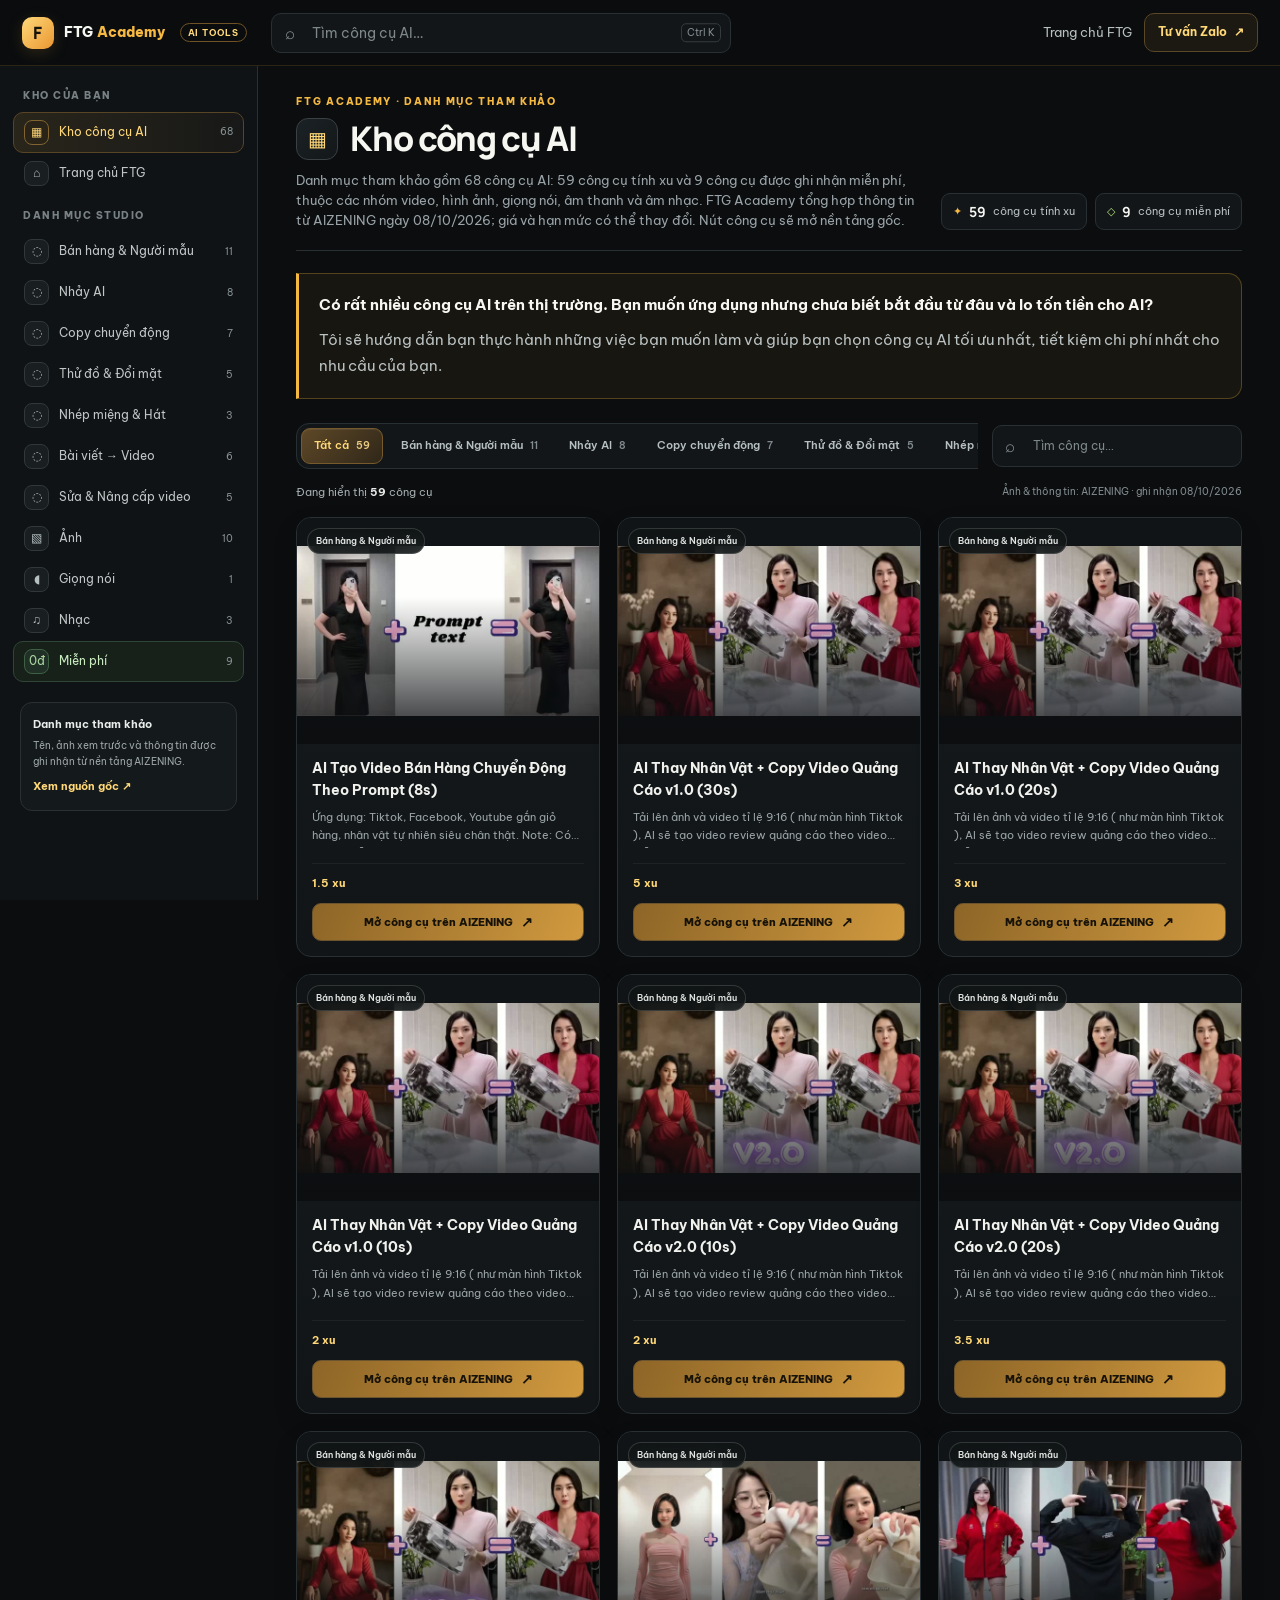
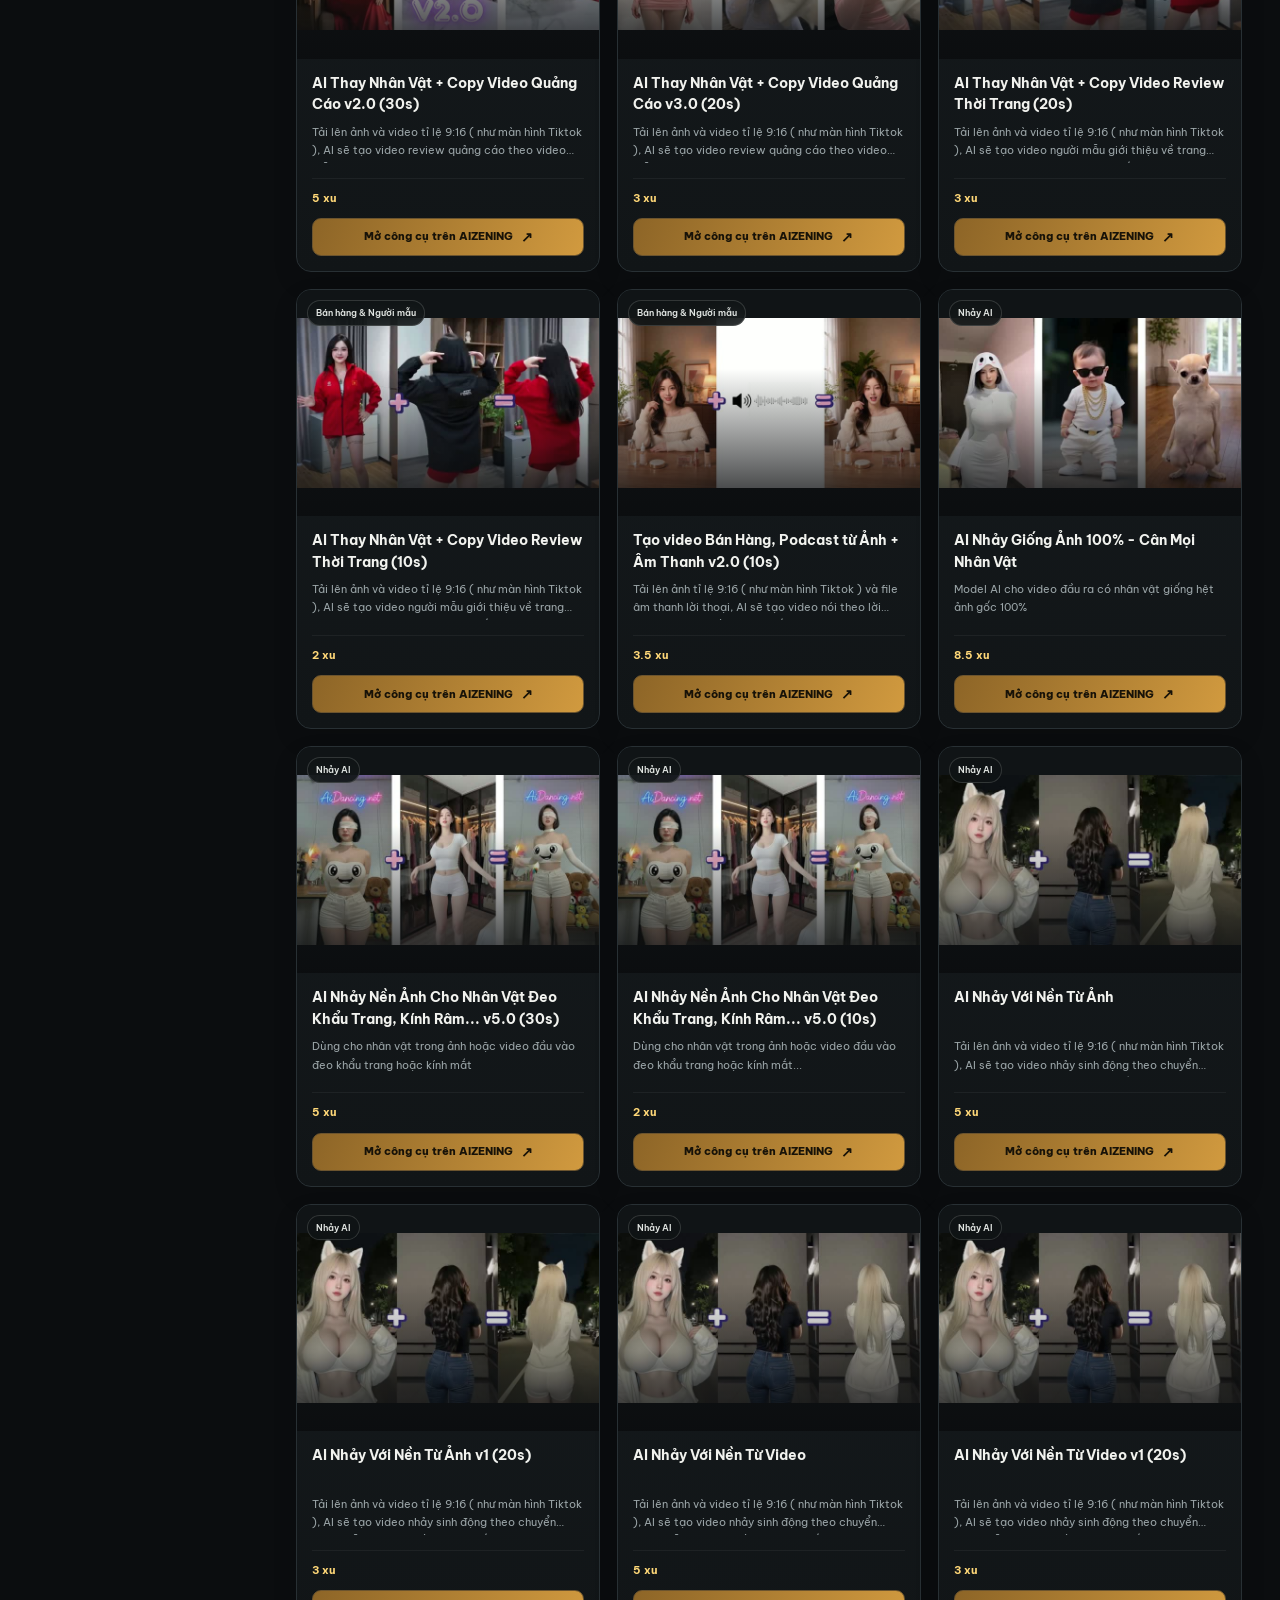
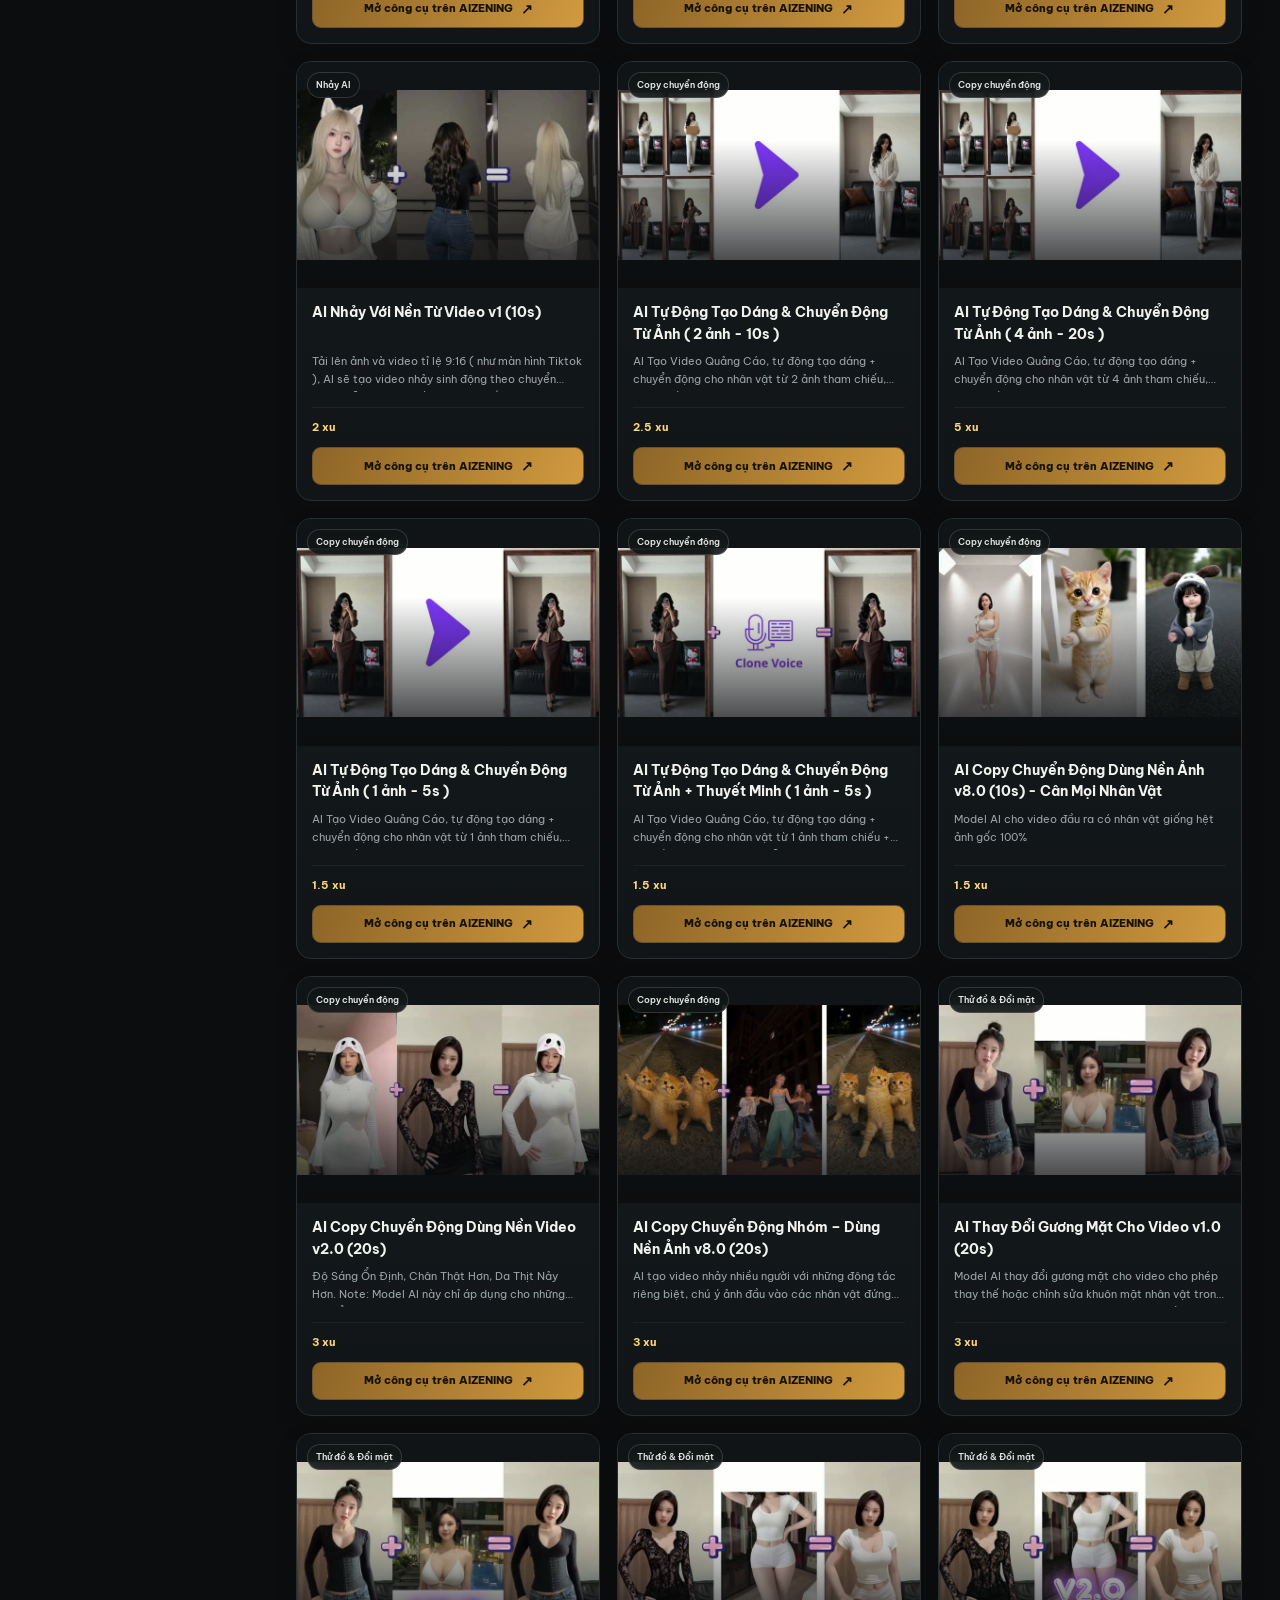
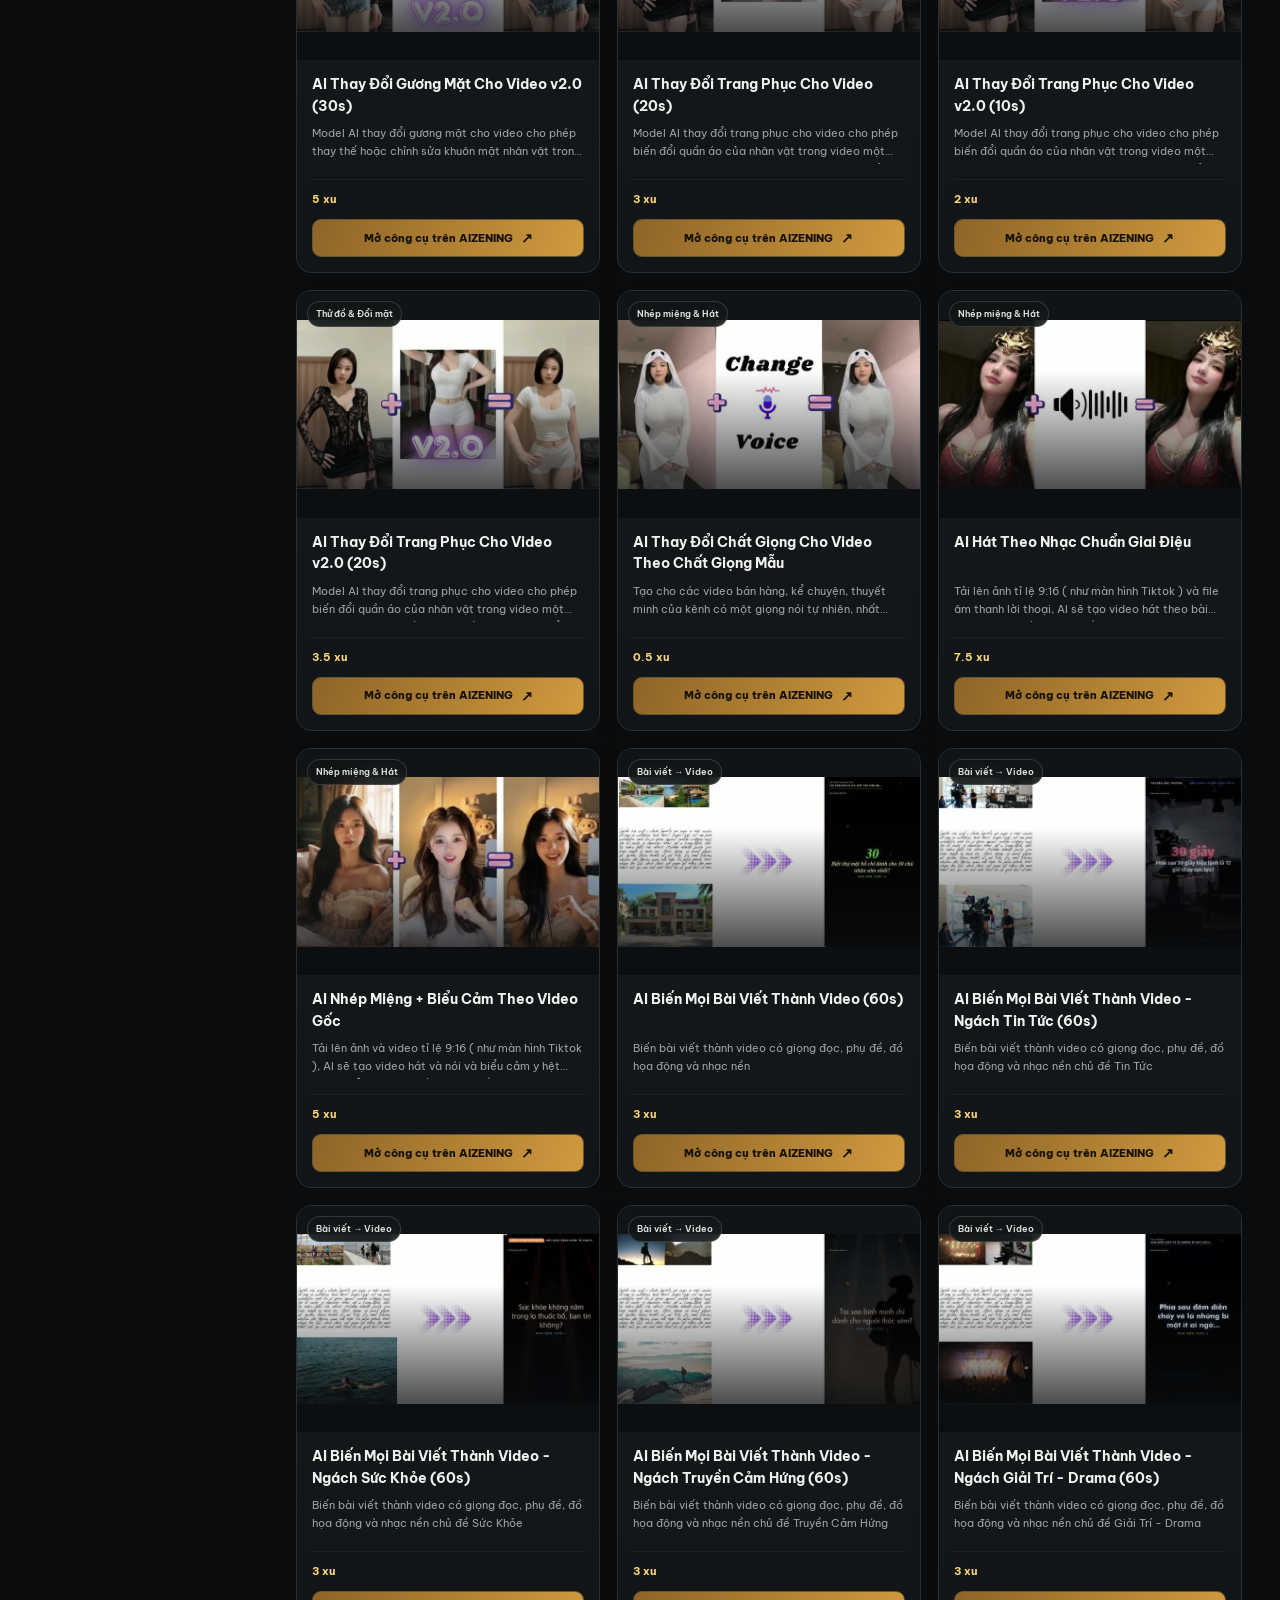
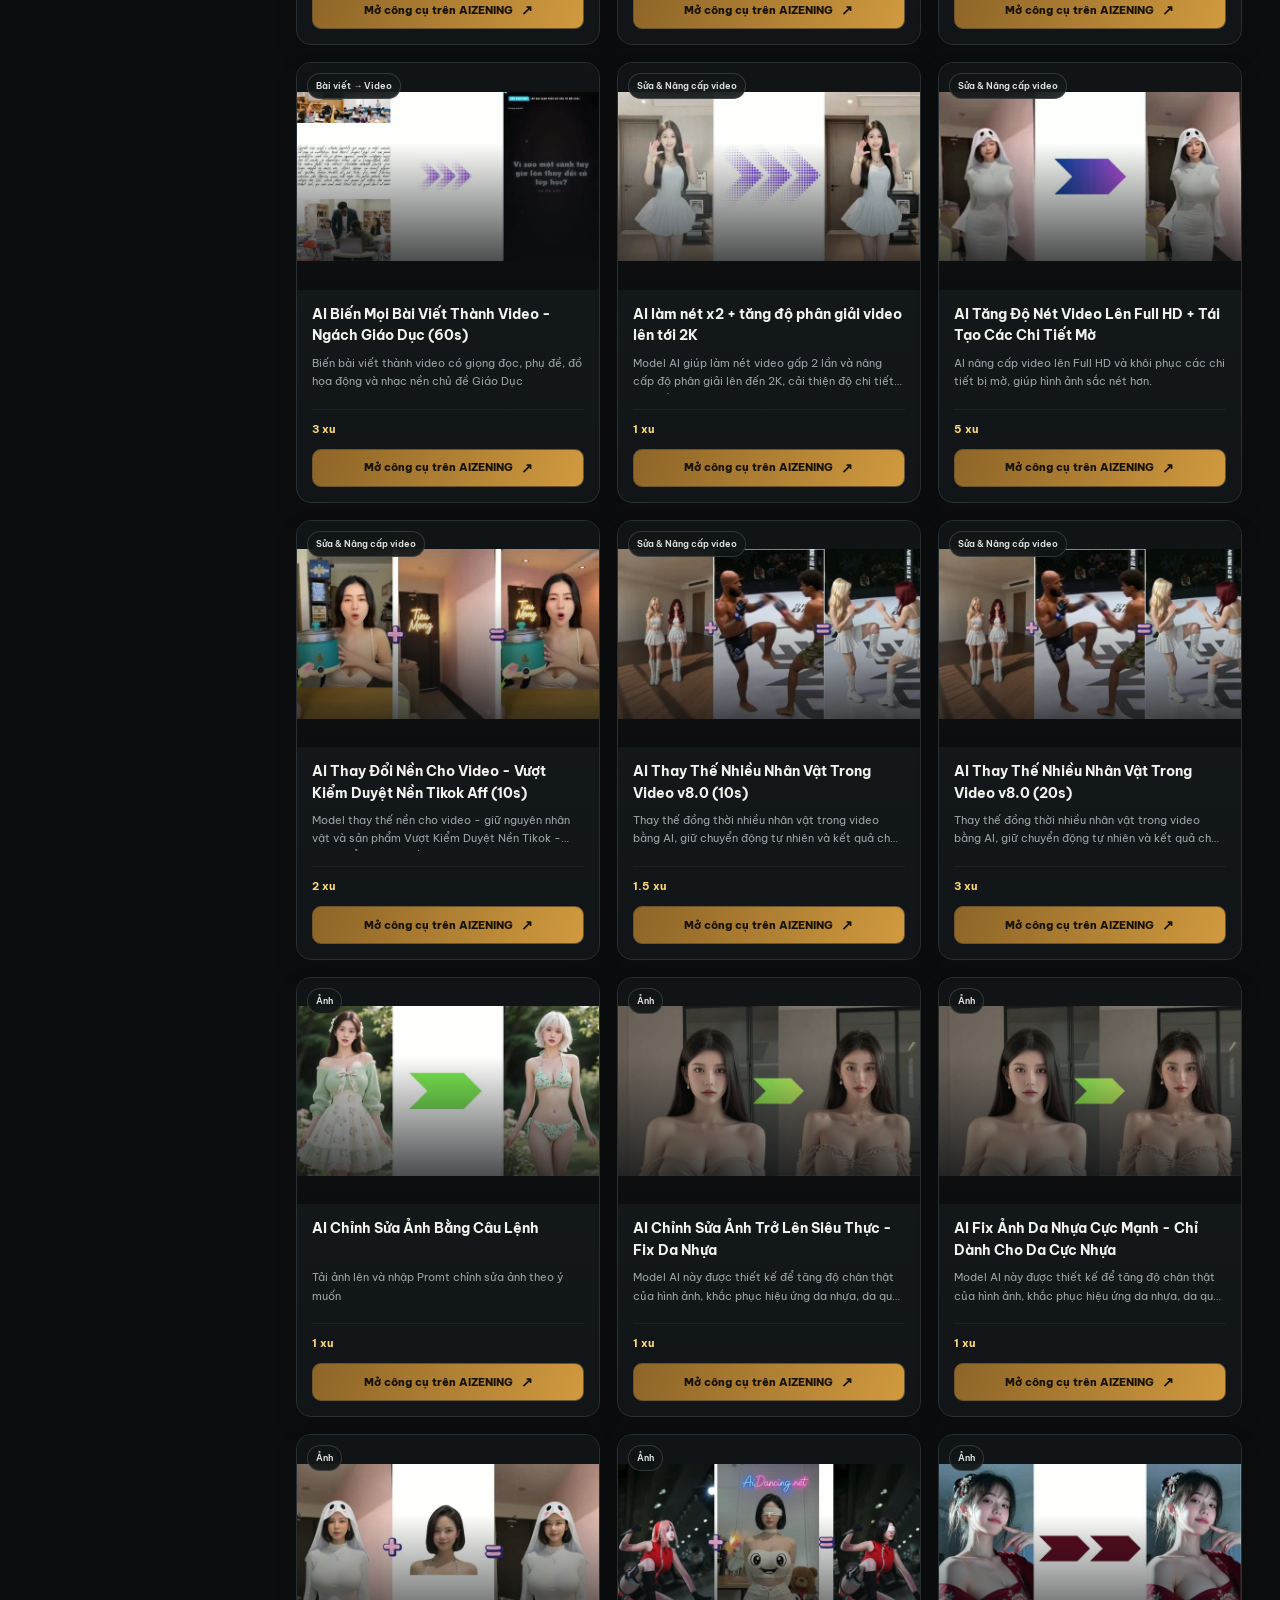
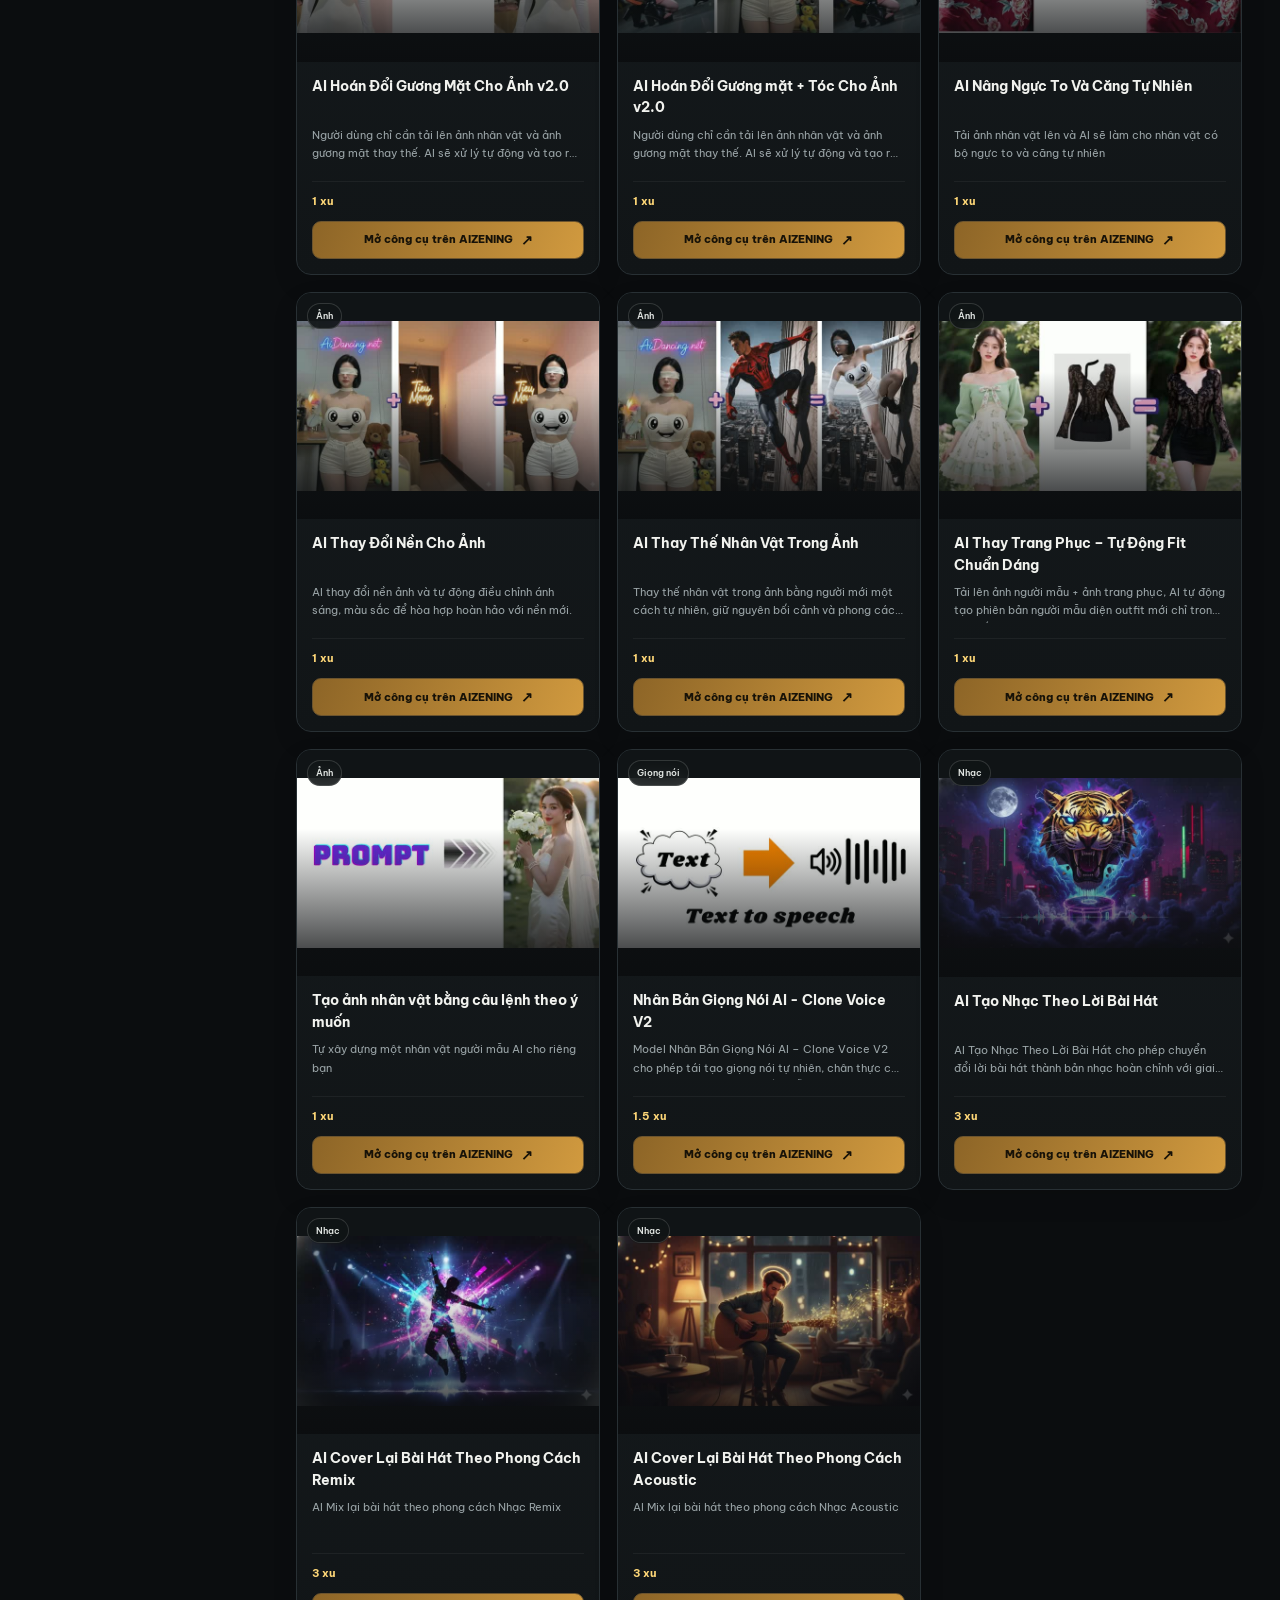
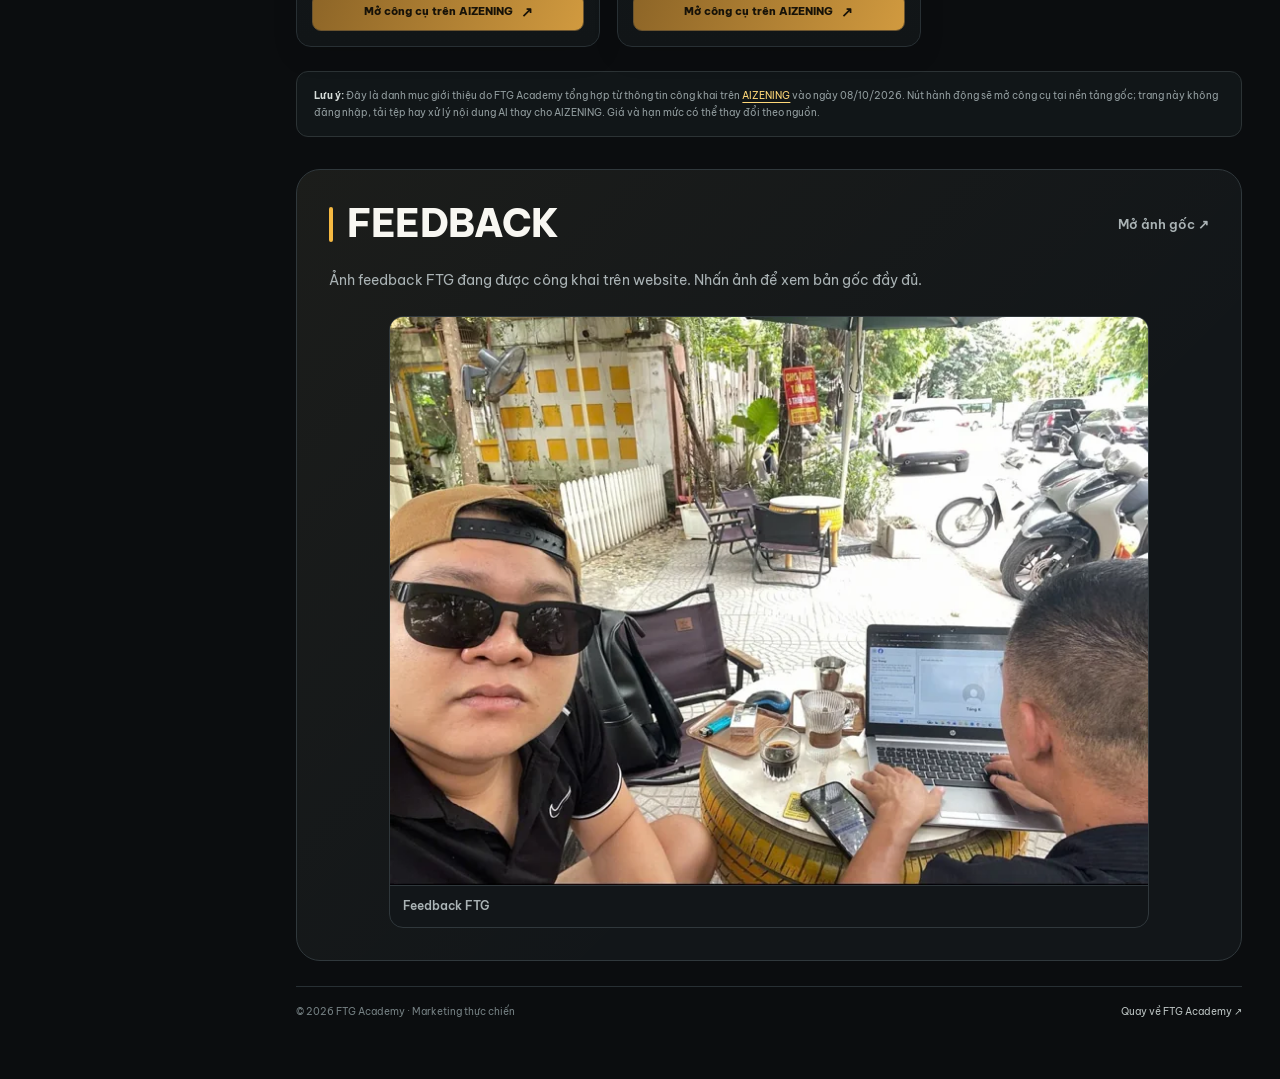
==== commit c41fc4f9: "Unify feedback gallery across Academy pages" ====
--- a/tools/index.html
+++ b/tools/index.html
@@ -445,19 +445,14 @@
         </section>
 
         <section class="user-feedback feedback-layout" id="feedback" aria-labelledby="feedback-title">
-          <div class="feedback-panel">
-          <div class="feedback-heading">
-            <h2 id="feedback-title">FEEDBACK</h2>
-            <a class="feedback-open" href="../assets/feedback-ftg.jpg" target="_blank" rel="noopener noreferrer" aria-label="Xem ảnh FEEDBACK đầy đủ (tab mới)">Xem ảnh đầy đủ ↗</a>
-          </div>
-          <figure class="feedback-media">
-            <a class="feedback-photo-link" href="../assets/feedback-ftg.jpg" target="_blank" rel="noopener noreferrer" aria-label="Mở ảnh FEEDBACK gốc đầy đủ (tab mới)">
-              <img src="../assets/feedback-ftg.webp" srcset="../assets/feedback-ftg-768.webp 768w, ../assets/feedback-ftg.webp 1280w" sizes="(max-width: 700px) calc(100vw - 72px), 760px" alt="Hai người ngồi bên máy tính xách tay tại quán cà phê" width="1280" height="958" loading="lazy" decoding="async">
-            </a>
-            <figcaption>Nhấn ảnh để xem bản gốc đầy đủ.</figcaption>
-          </figure>
-        </div>
-        </section>
+  <div class="container"><div class="feedback-panel">
+    <div class="feedback-heading"><h2 id="feedback-title">FEEDBACK</h2>
+      <a class="feedback-open" href="../assets/feedback-ftg.jpg" target="_blank" rel="noopener noreferrer" aria-label="Mở ảnh feedback FTG đầy đủ">Mở ảnh gốc ↗</a>
+    </div>
+    <p class="feedback-intro">Ảnh feedback FTG đang được công khai trên website. Nhấn ảnh để xem bản gốc đầy đủ.</p>
+    <div class="feedback-gallery feedback-gallery--single"><figure class="feedback-card"><a class="feedback-photo-link" href="../assets/feedback-ftg.jpg" target="_blank" rel="noopener noreferrer" aria-label="Mở ảnh gốc đầy đủ: Hai người ngồi bên máy tính xách tay tại quán cà phê"><img src="../assets/feedback-ftg.webp" srcset="../assets/feedback-ftg-768.webp 768w, ../assets/feedback-ftg.webp 1280w" sizes="(max-width: 700px) calc(100vw - 72px), 760px" alt="Hai người ngồi bên máy tính xách tay tại quán cà phê" width="1280" height="958" loading="lazy" decoding="async"></a><figcaption>Feedback FTG</figcaption></figure></div>
+  </div></div>
+</section>
         <footer class="site-footer"><span>© <span id="year">2026</span> FTG Academy · Marketing thực chiến</span><a href="../">Quay về FTG Academy ↗</a></footer>
       </div>
     </main>
--- a/assets/feedback-layout.css
+++ b/assets/feedback-layout.css
@@ -121,3 +121,23 @@
 .main-inner>.ai-start-message{max-width:none;margin-block:22px 24px}
 .hero.wrap .ai-start-message p{font-size:17px}
 @media(max-width:700px){.ai-start-message{padding:16px;margin-top:20px}.ai-start-message p,.hero.wrap .ai-start-message p{font-size:15px;line-height:1.8}}
+
+
+/* One consistent, responsive home for real feedback images across all FTG routes. */
+.feedback-layout .feedback-intro{margin:0 0 24px;color:var(--feedback-muted);font-size:14px;line-height:1.75}
+.feedback-layout .feedback-group{margin-top:26px}
+.feedback-layout .feedback-group:first-of-type{margin-top:0}
+.feedback-layout .feedback-group h3{margin:0 0 12px;color:var(--feedback-text);font-size:clamp(16px,2vw,20px);font-weight:750;line-height:1.35}
+.feedback-layout .feedback-gallery{display:grid;grid-template-columns:repeat(auto-fit,minmax(min(100%,230px),1fr));gap:14px;align-items:start}
+.feedback-layout .feedback-gallery--single{grid-template-columns:minmax(0,760px);justify-content:center}
+.feedback-layout .feedback-card{min-width:0;margin:0;overflow:hidden;border:1px solid var(--feedback-line);border-radius:14px;background:var(--feedback-bg)}
+.feedback-layout .feedback-card .feedback-photo-link{display:block;cursor:zoom-in}
+.feedback-layout .feedback-card .feedback-photo-link:focus-visible{outline-offset:-4px}
+.feedback-layout .feedback-card img{display:block;width:100%;height:auto;object-fit:contain;background:var(--feedback-tint)}
+.feedback-layout .feedback-card figcaption{margin:0;padding:11px 13px;border-top:1px solid var(--feedback-line);color:var(--feedback-muted);font-size:12px;font-weight:600;line-height:1.55}
+.feedback-layout .feedback-quote{margin:28px 0 0;padding:22px 24px;border:1px solid var(--feedback-line);border-radius:16px;background:var(--feedback-tint)}
+.feedback-layout .feedback-quote blockquote{margin:0;color:var(--feedback-text);font-size:clamp(18px,2.4vw,24px);font-weight:650;line-height:1.6}
+.feedback-layout .feedback-quote figcaption{margin-top:10px;color:var(--feedback-muted);font-size:13px;font-weight:700}
+.feedback-layout .feedback-source{margin-top:22px}
+@media(max-width:700px){.feedback-layout .feedback-gallery{grid-template-columns:repeat(2,minmax(0,1fr));gap:10px}.feedback-layout .feedback-gallery--single{grid-template-columns:minmax(0,1fr)}.feedback-layout .feedback-card{border-radius:11px}.feedback-layout .feedback-card figcaption{padding:9px 10px;font-size:11px}.feedback-layout .feedback-intro{font-size:13px}.feedback-layout .feedback-quote{padding:18px;margin-top:22px}}
+@media(max-width:420px){.feedback-layout .feedback-gallery:not(.feedback-gallery--single){grid-template-columns:minmax(0,1fr)}}
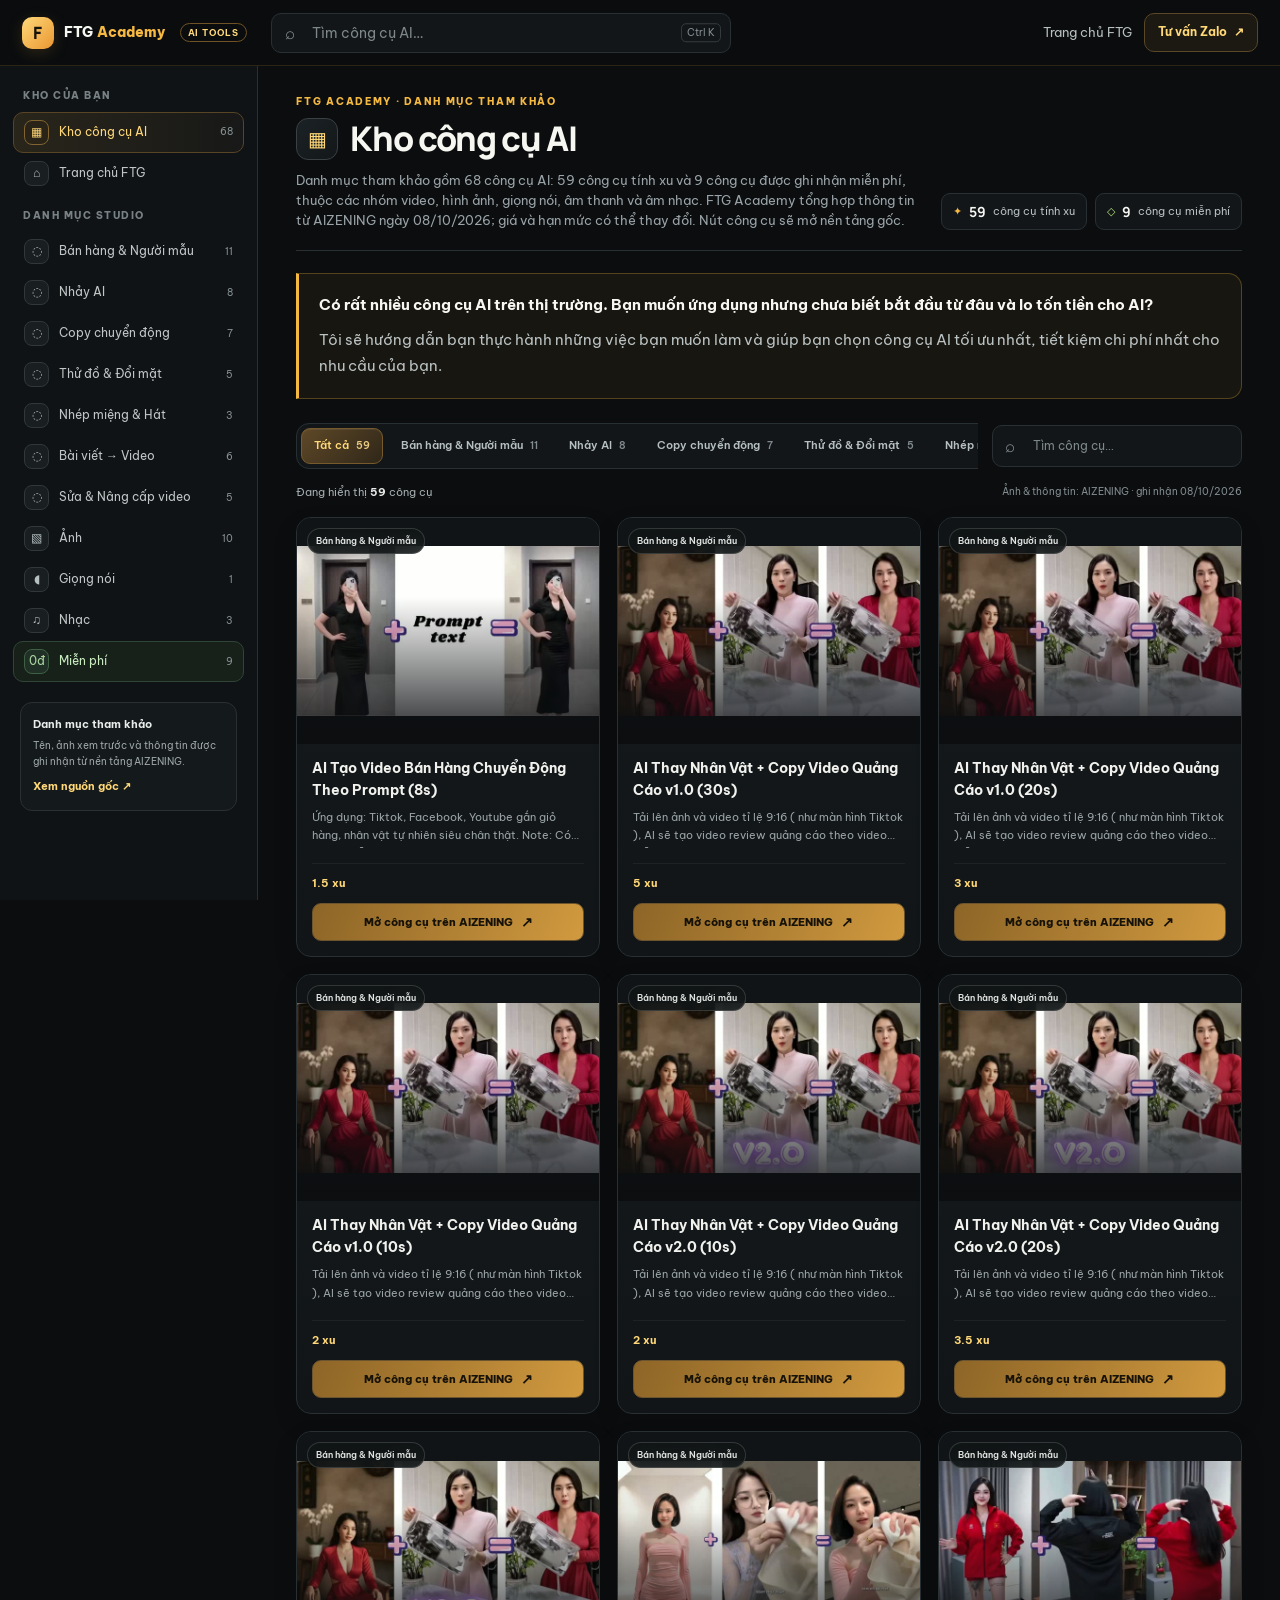
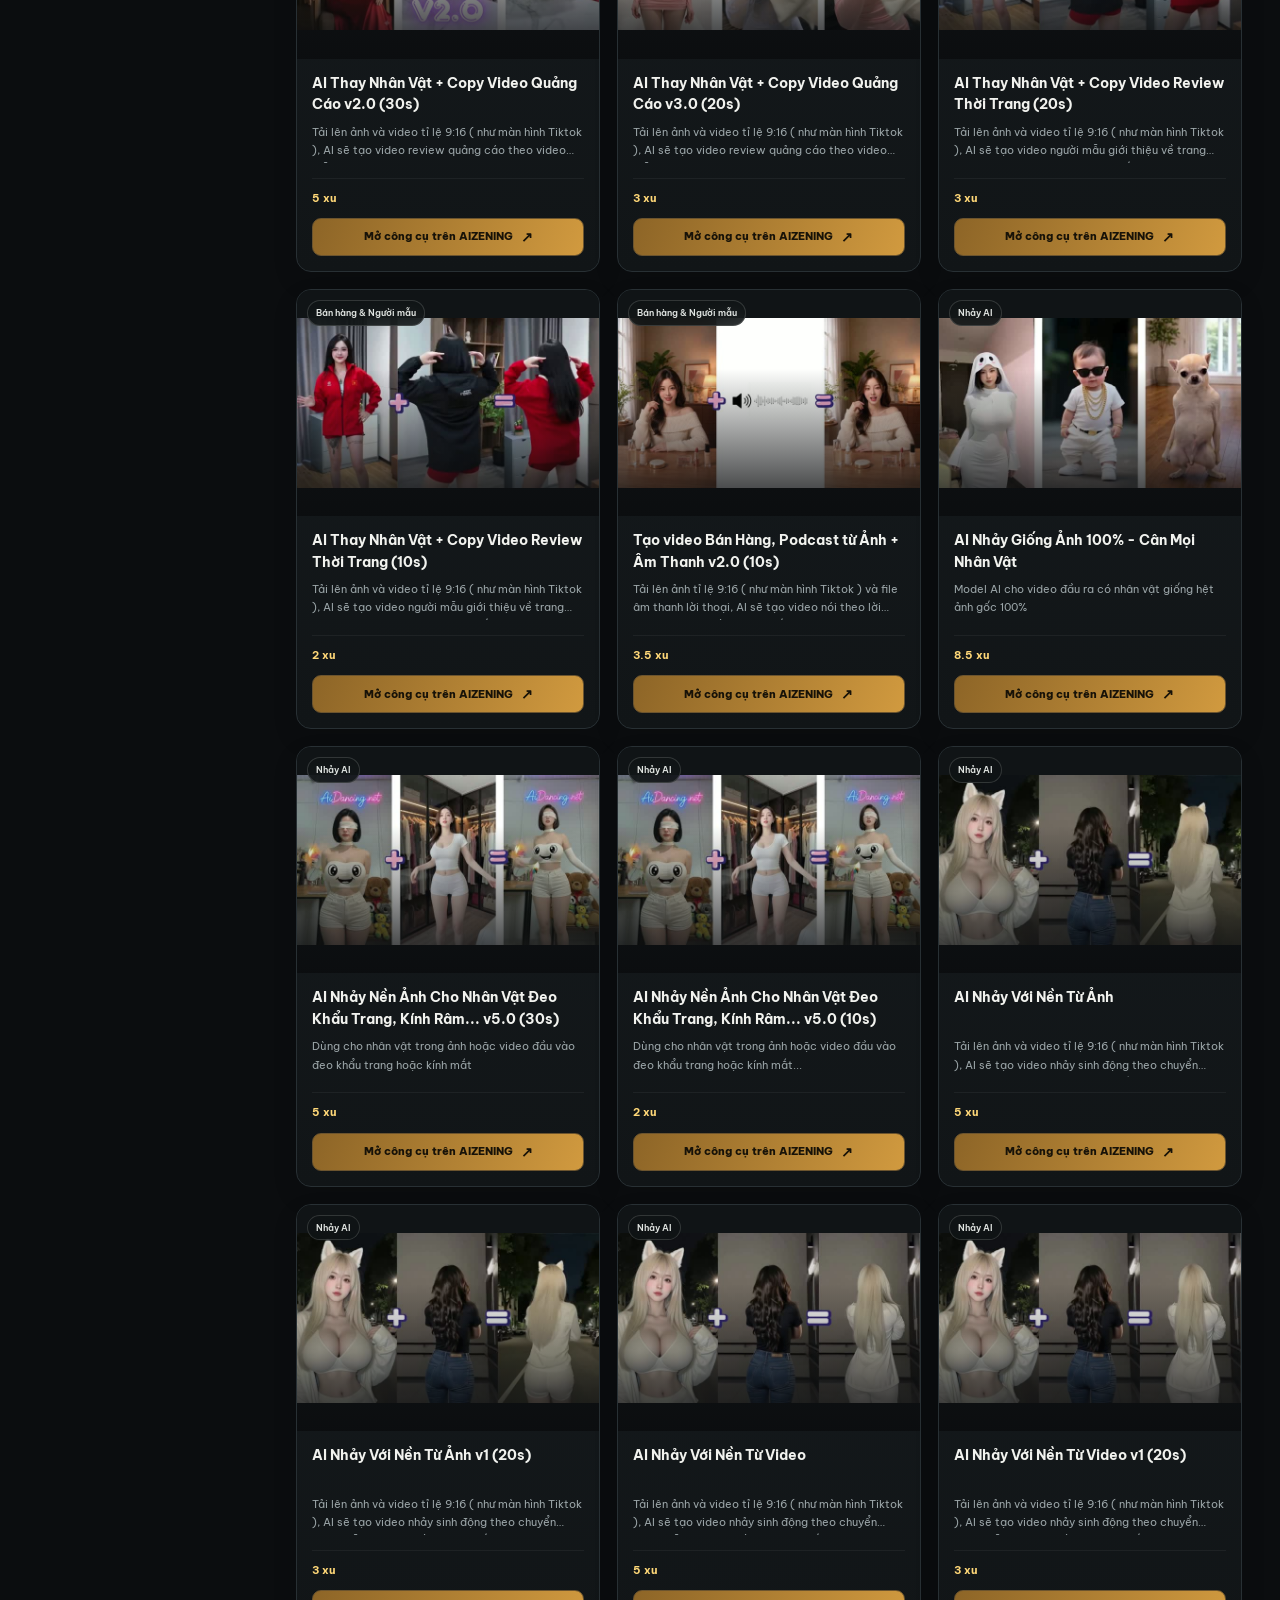
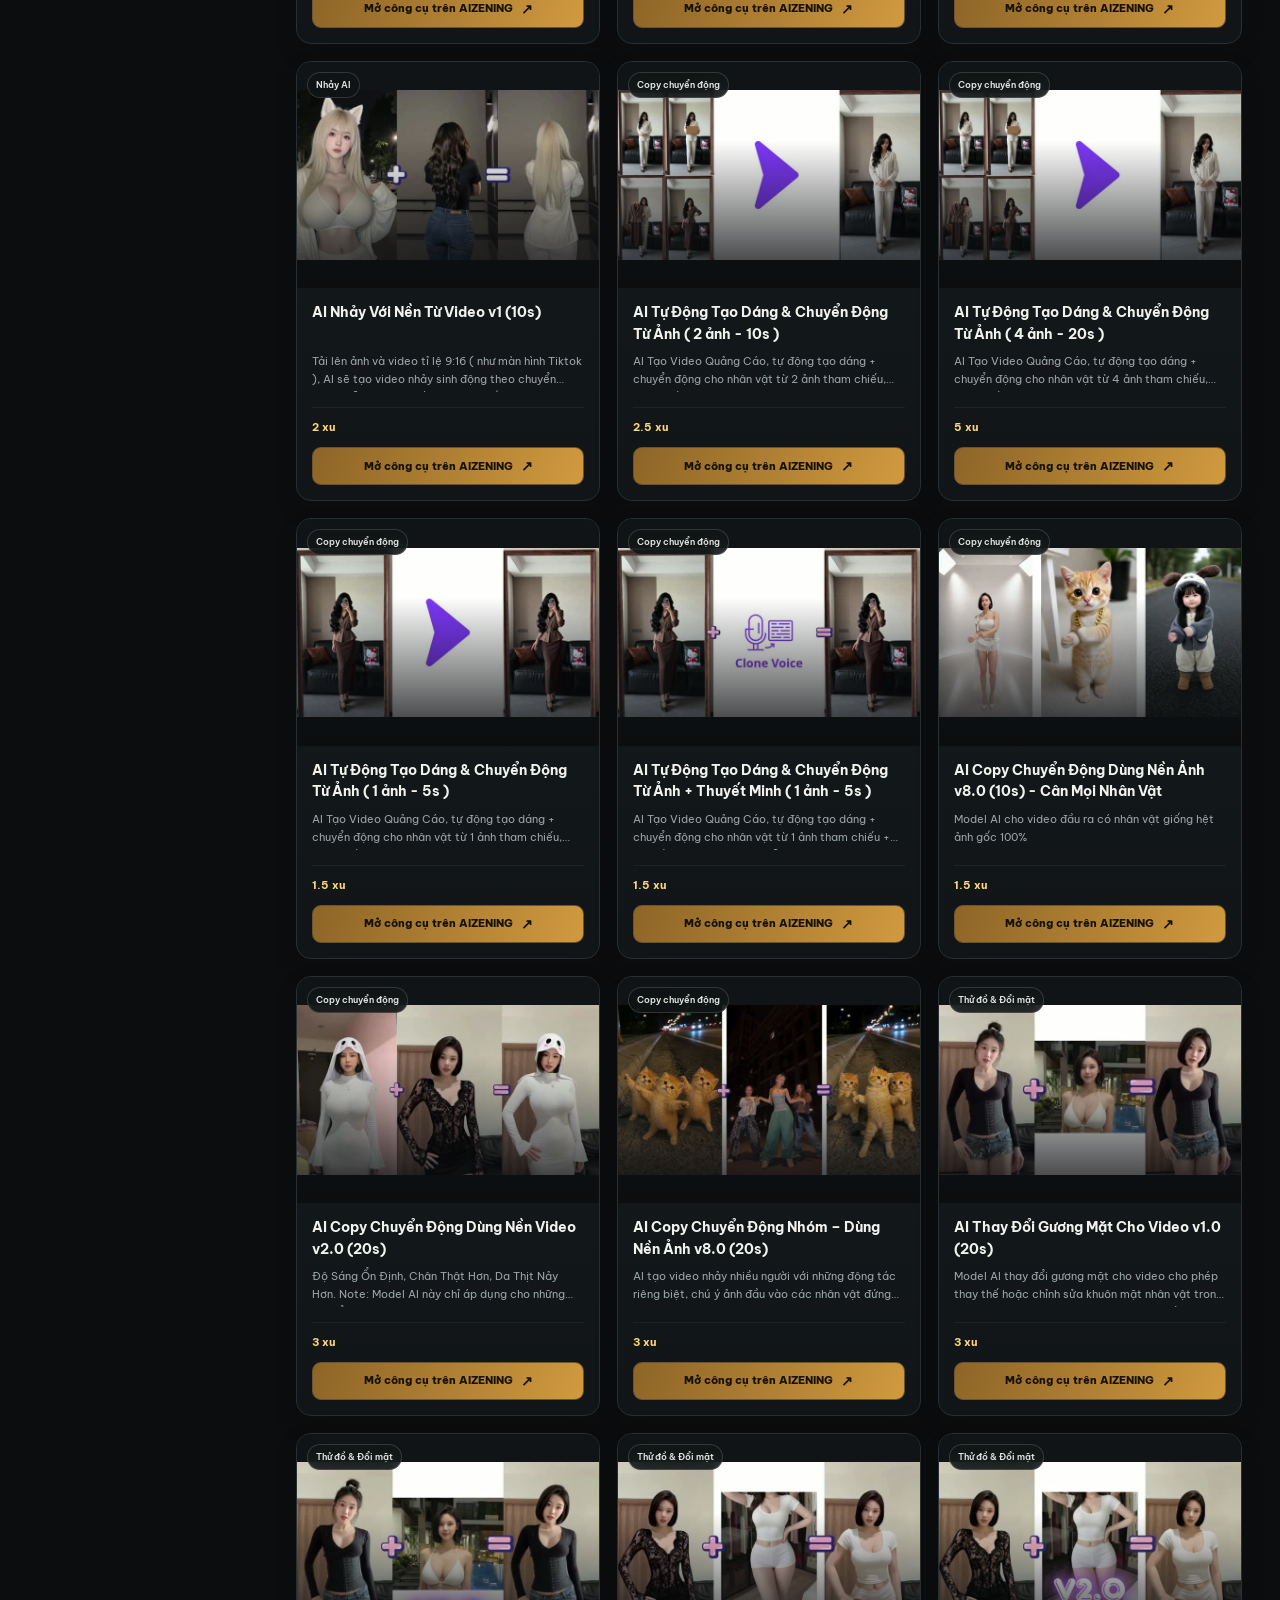
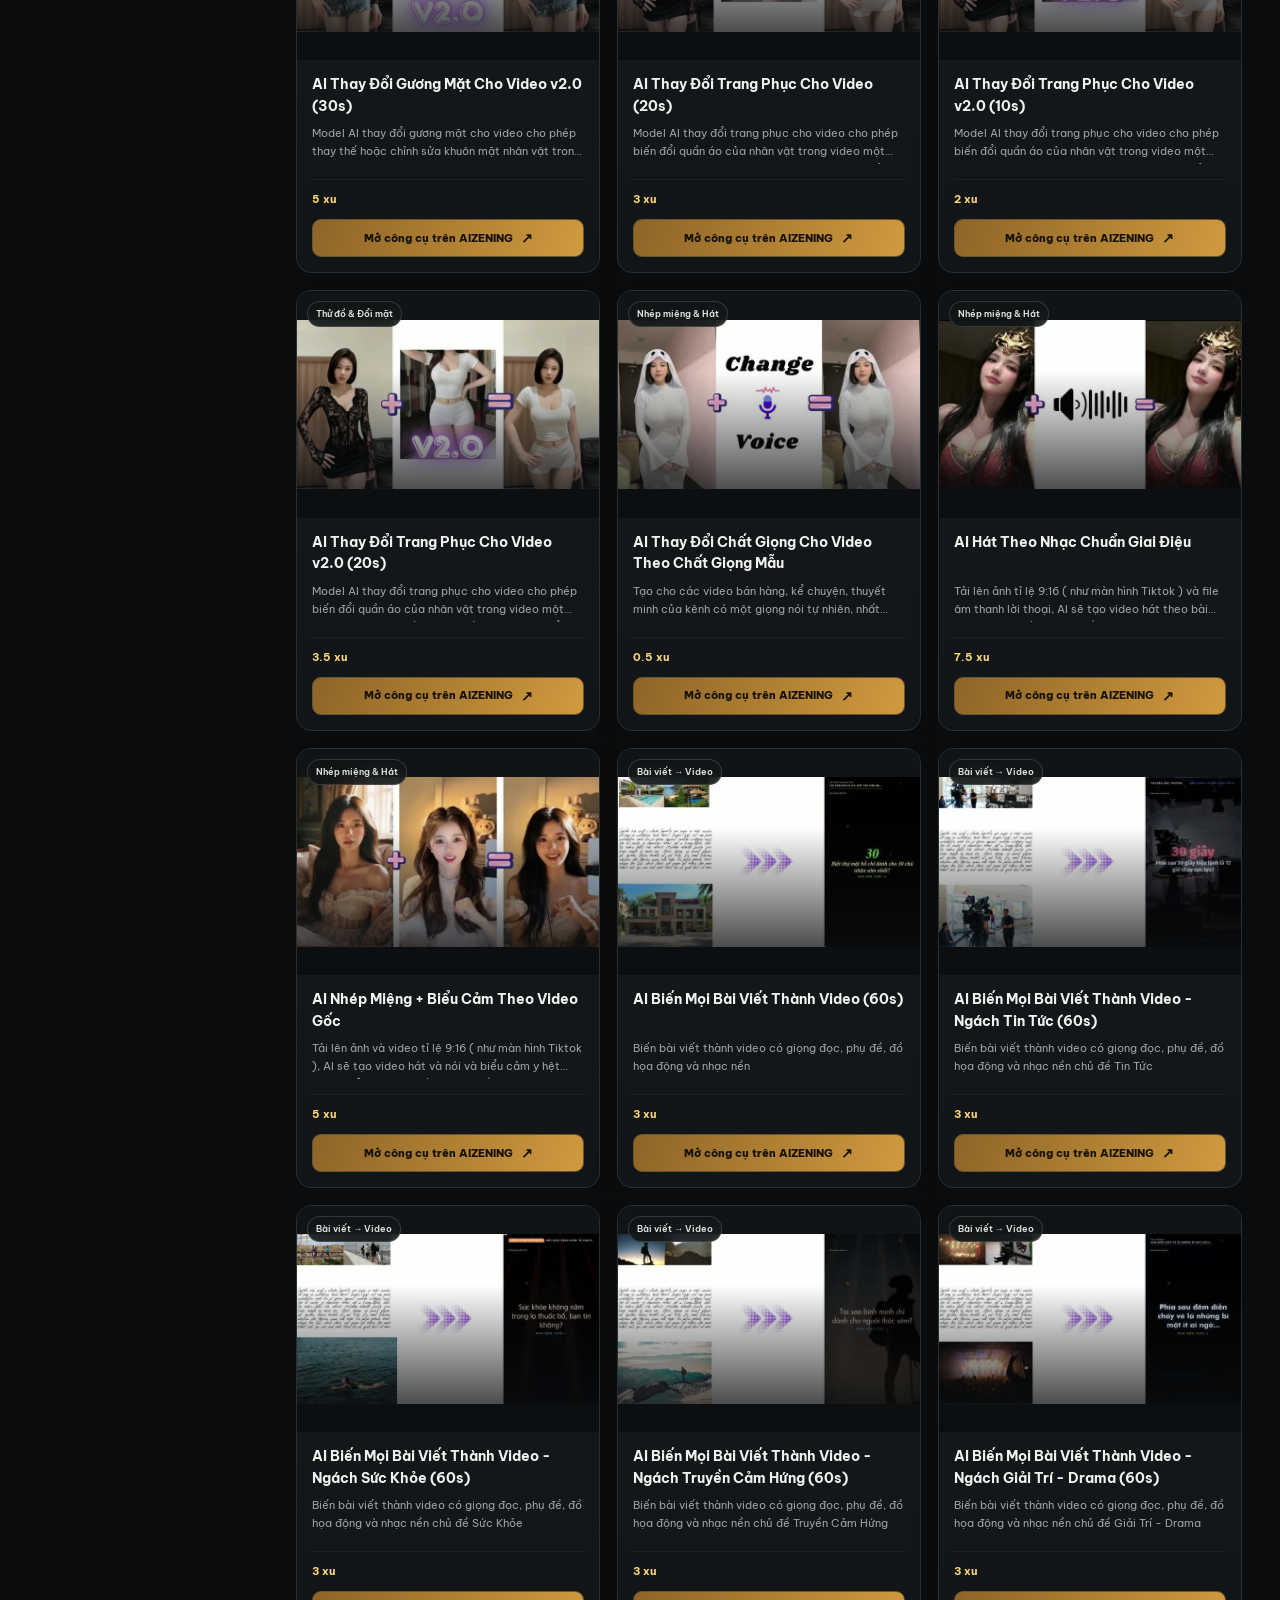
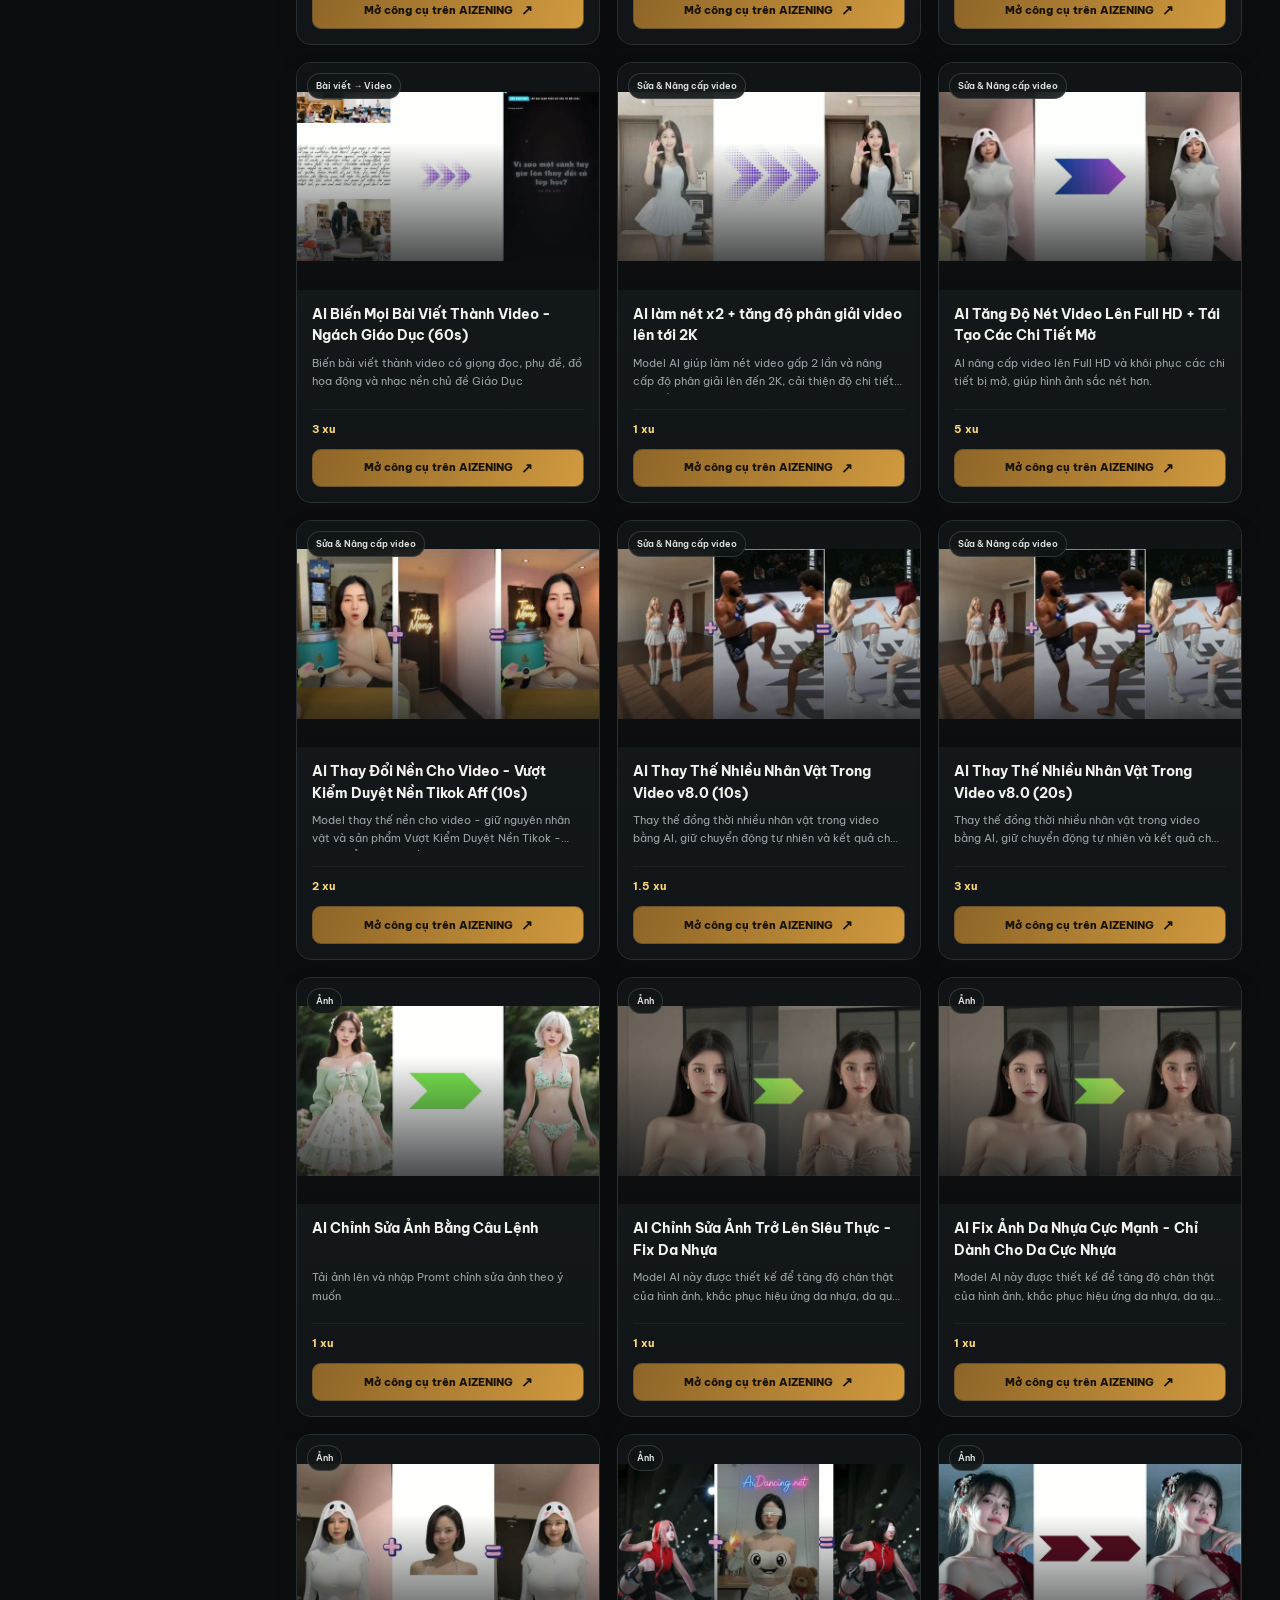
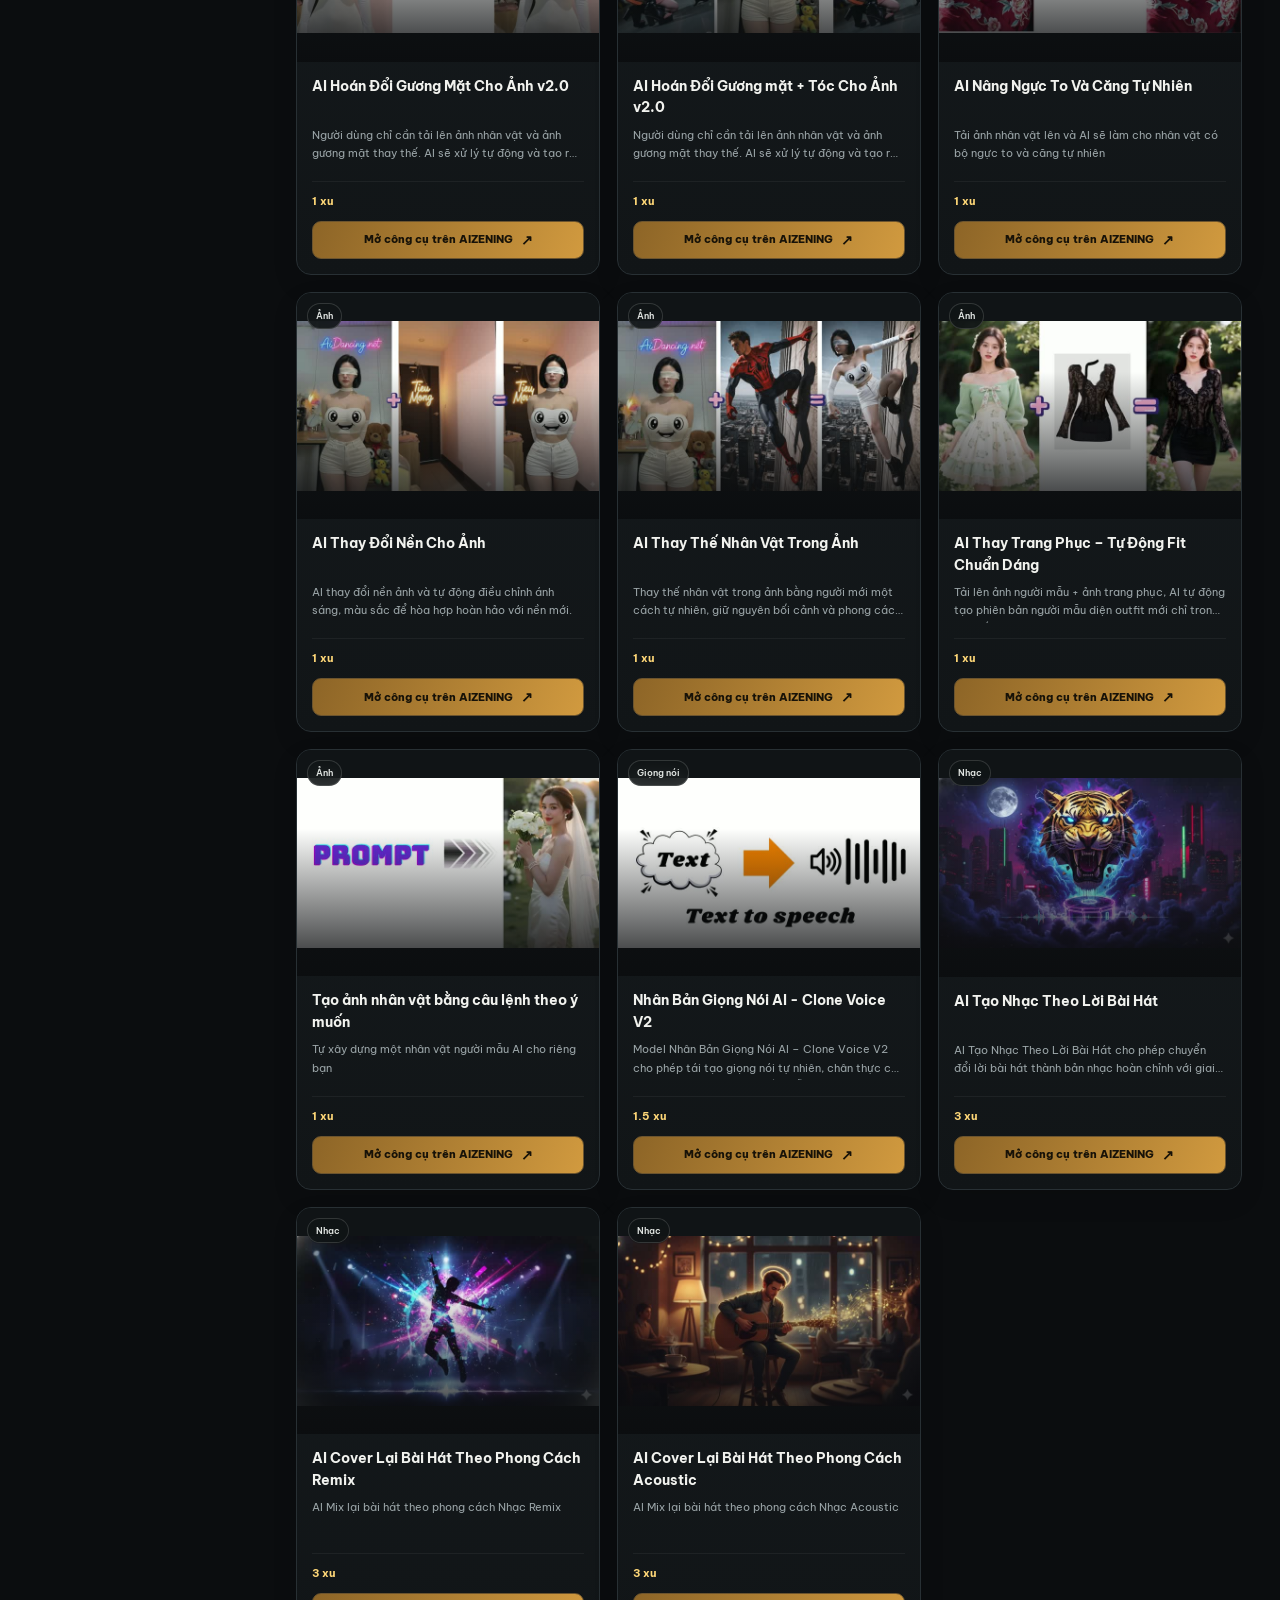
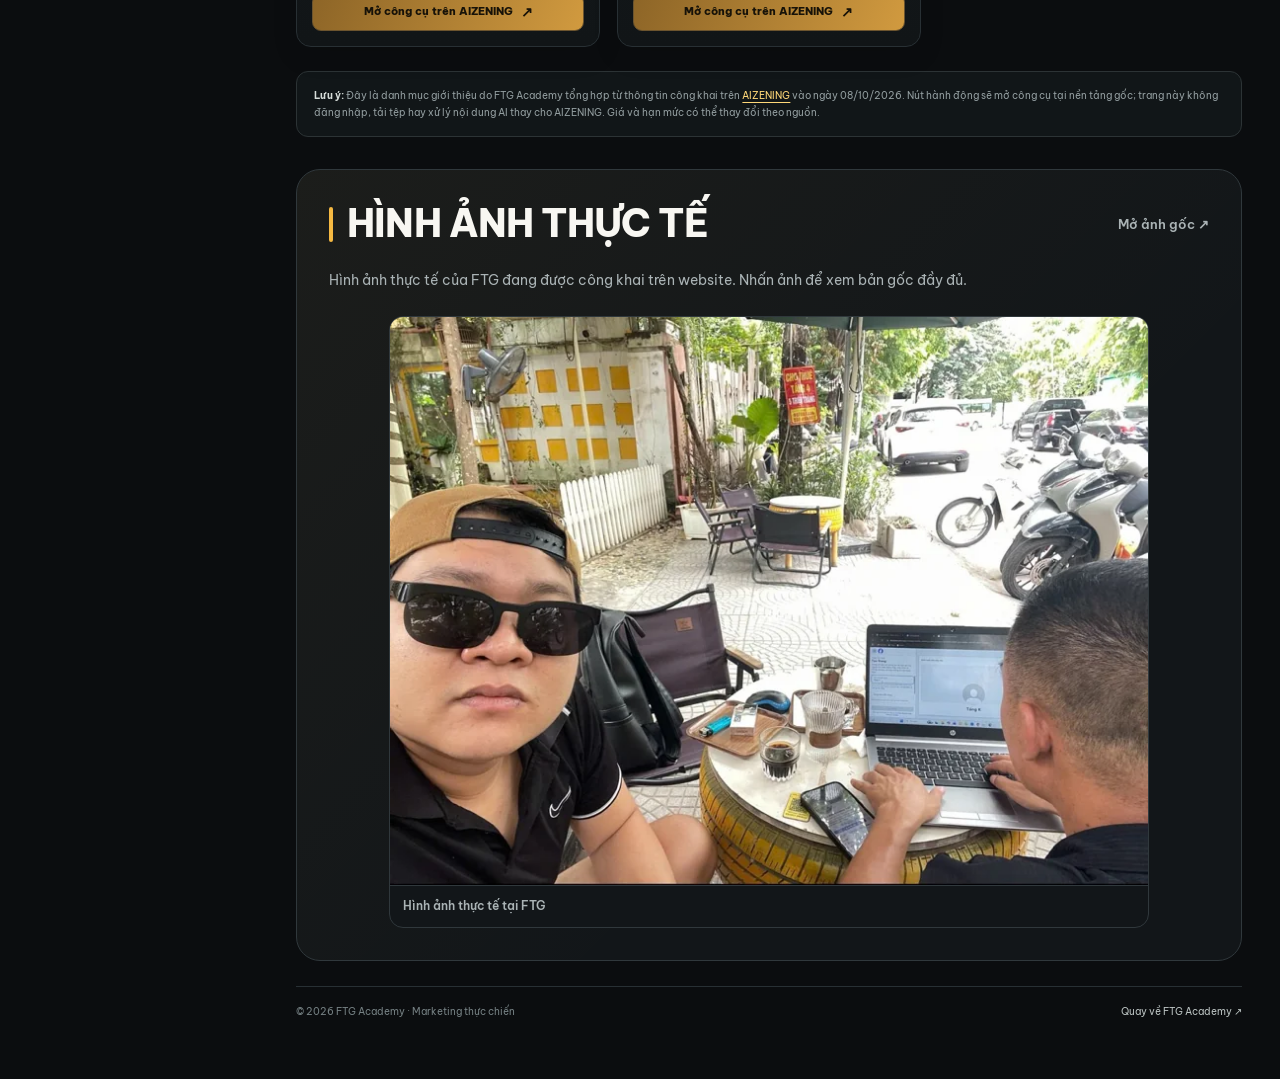
==== commit ba0ae086: "Replace feedback labels with Vietnamese gallery title" ====
--- a/tools/index.html
+++ b/tools/index.html
@@ -40,7 +40,7 @@
     @media(prefers-reduced-motion:reduce){*,*::before,*::after{scroll-behavior:auto!important;transition:none!important;animation:none!important}}
 
   </style>
-  <link rel="stylesheet" href="../assets/feedback-layout.css?v=20261028">
+  <link rel="stylesheet" href="../assets/feedback-layout.css?v=20261029-feedback">
   <script type="application/ld+json">
 {
   "@context": "https://schema.org",
@@ -446,11 +446,11 @@
 
         <section class="user-feedback feedback-layout" id="feedback" aria-labelledby="feedback-title">
   <div class="container"><div class="feedback-panel">
-    <div class="feedback-heading"><h2 id="feedback-title">FEEDBACK</h2>
-      <a class="feedback-open" href="../assets/feedback-ftg.jpg" target="_blank" rel="noopener noreferrer" aria-label="Mở ảnh feedback FTG đầy đủ">Mở ảnh gốc ↗</a>
+    <div class="feedback-heading"><h2 id="feedback-title">HÌNH ẢNH THỰC TẾ</h2>
+      <a class="feedback-open" href="../assets/feedback-ftg.jpg" target="_blank" rel="noopener noreferrer" aria-label="Mở hình ảnh thực tế FTG đầy đủ">Mở ảnh gốc ↗</a>
     </div>
-    <p class="feedback-intro">Ảnh feedback FTG đang được công khai trên website. Nhấn ảnh để xem bản gốc đầy đủ.</p>
-    <div class="feedback-gallery feedback-gallery--single"><figure class="feedback-card"><a class="feedback-photo-link" href="../assets/feedback-ftg.jpg" target="_blank" rel="noopener noreferrer" aria-label="Mở ảnh gốc đầy đủ: Hai người ngồi bên máy tính xách tay tại quán cà phê"><img src="../assets/feedback-ftg.webp" srcset="../assets/feedback-ftg-768.webp 768w, ../assets/feedback-ftg.webp 1280w" sizes="(max-width: 700px) calc(100vw - 72px), 760px" alt="Hai người ngồi bên máy tính xách tay tại quán cà phê" width="1280" height="958" loading="lazy" decoding="async"></a><figcaption>Feedback FTG</figcaption></figure></div>
+    <p class="feedback-intro">Hình ảnh thực tế của FTG đang được công khai trên website. Nhấn ảnh để xem bản gốc đầy đủ.</p>
+    <div class="feedback-gallery feedback-gallery--single"><figure class="feedback-card"><a class="feedback-photo-link" href="../assets/feedback-ftg.jpg" target="_blank" rel="noopener noreferrer" aria-label="Mở ảnh gốc đầy đủ: Hai người ngồi bên máy tính xách tay tại quán cà phê"><img src="../assets/feedback-ftg.webp" srcset="../assets/feedback-ftg-768.webp 768w, ../assets/feedback-ftg.webp 1280w" sizes="(max-width: 700px) calc(100vw - 72px), 760px" alt="Hai người ngồi bên máy tính xách tay tại quán cà phê" width="1280" height="958" loading="lazy" decoding="async"></a><figcaption>Hình ảnh thực tế tại FTG</figcaption></figure></div>
   </div></div>
 </section>
         <footer class="site-footer"><span>© <span id="year">2026</span> FTG Academy · Marketing thực chiến</span><a href="../">Quay về FTG Academy ↗</a></footer>
